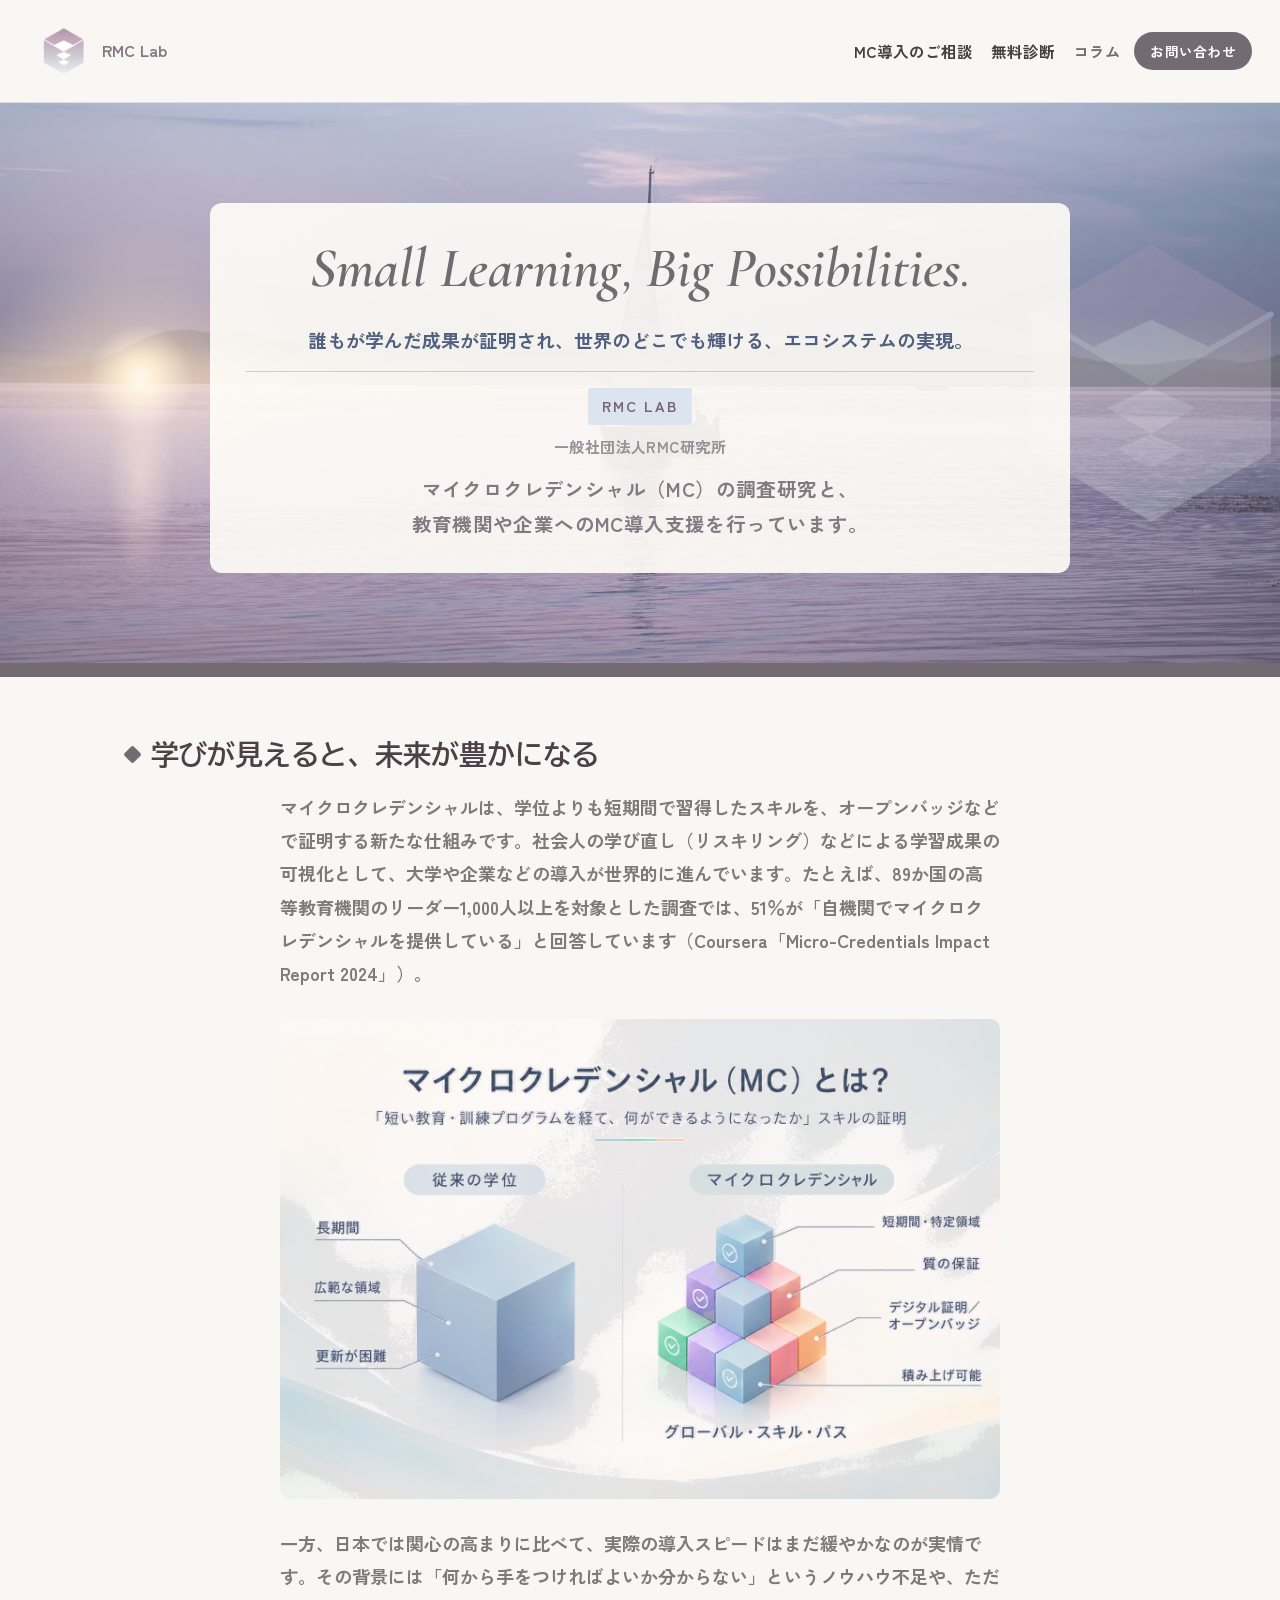
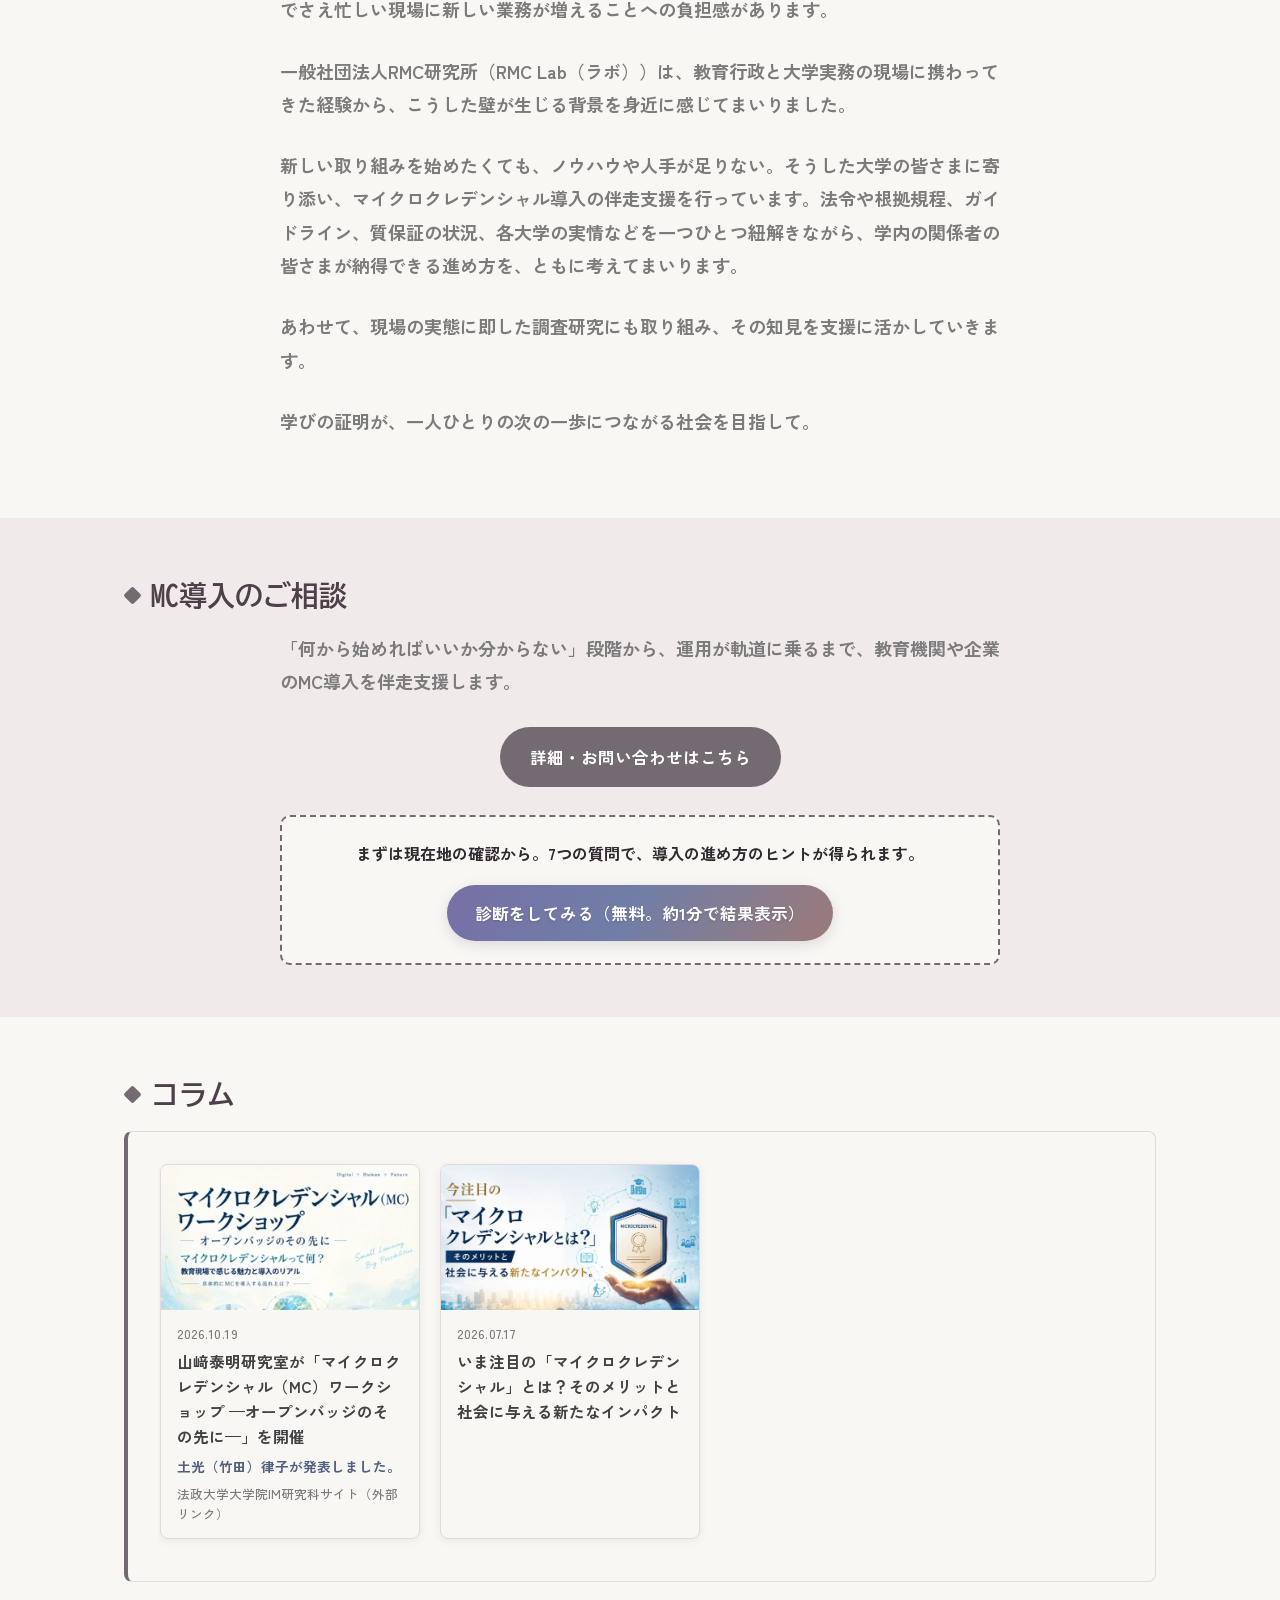
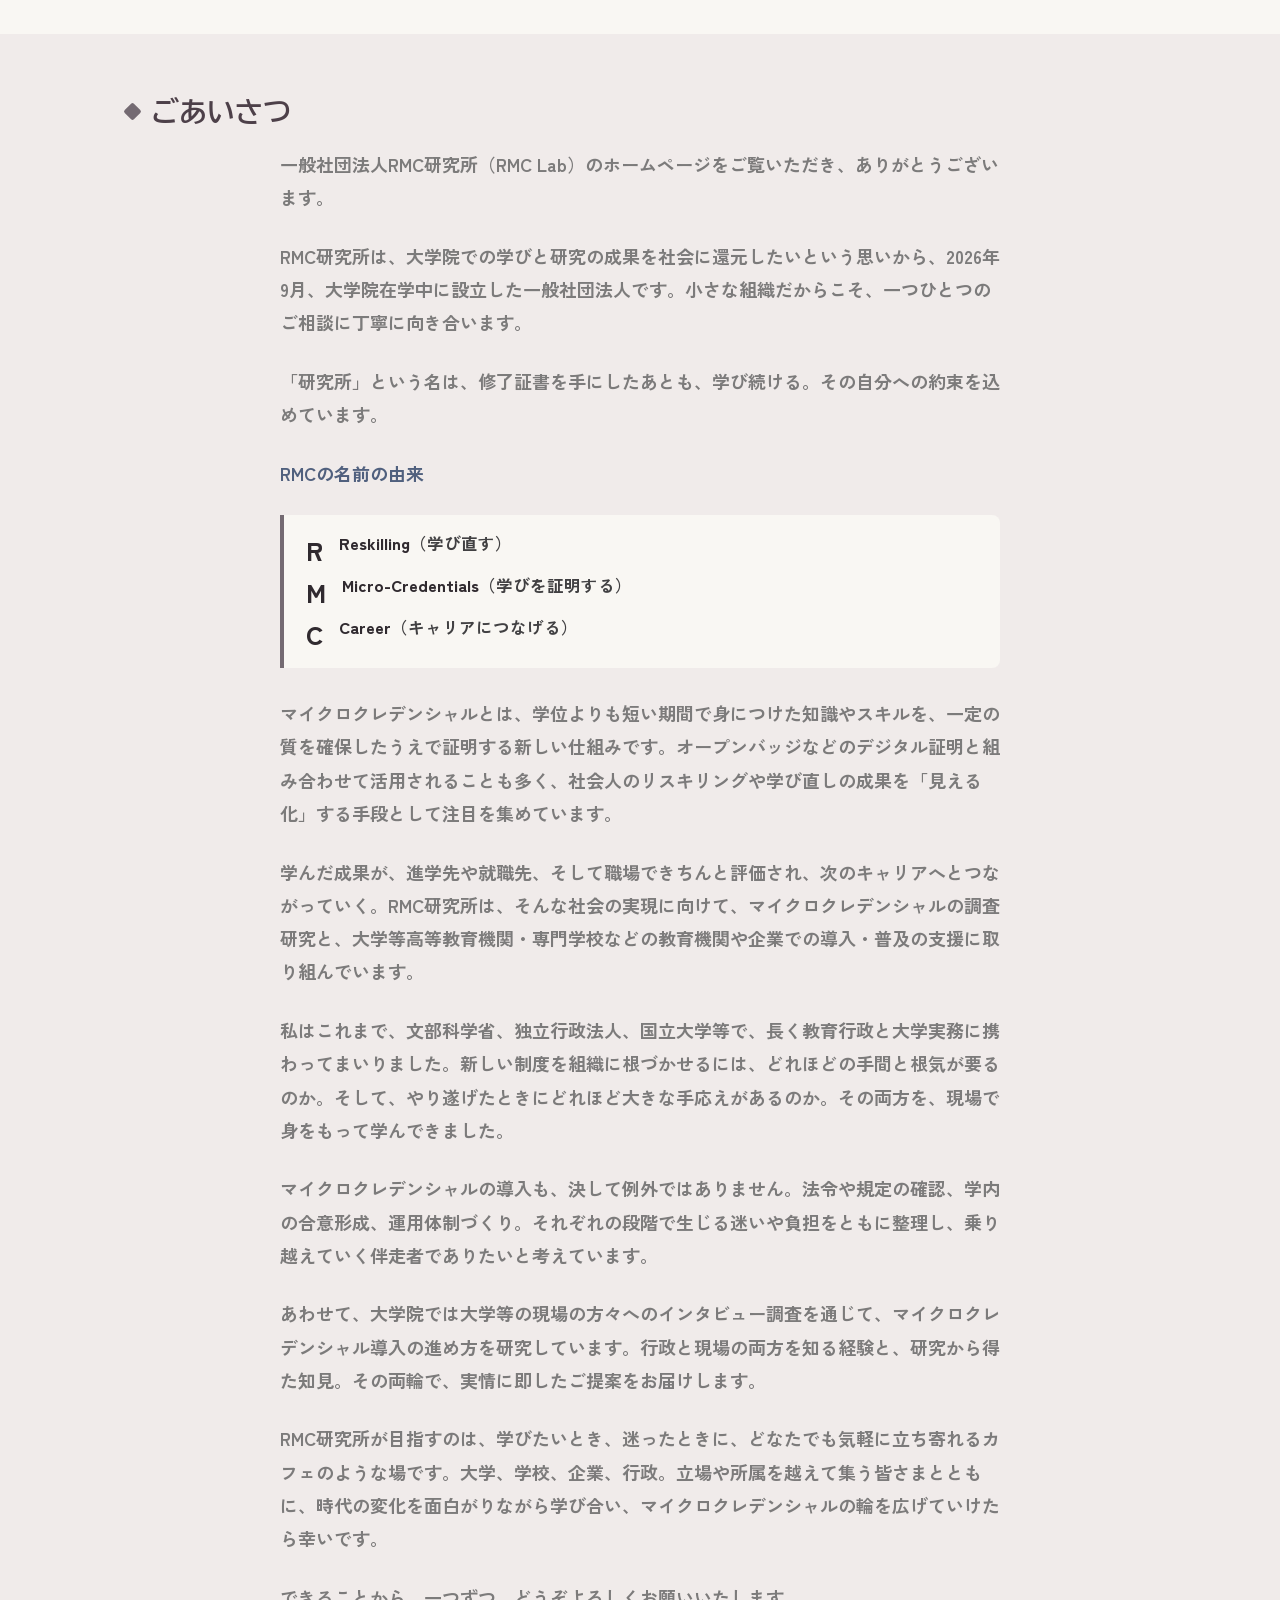
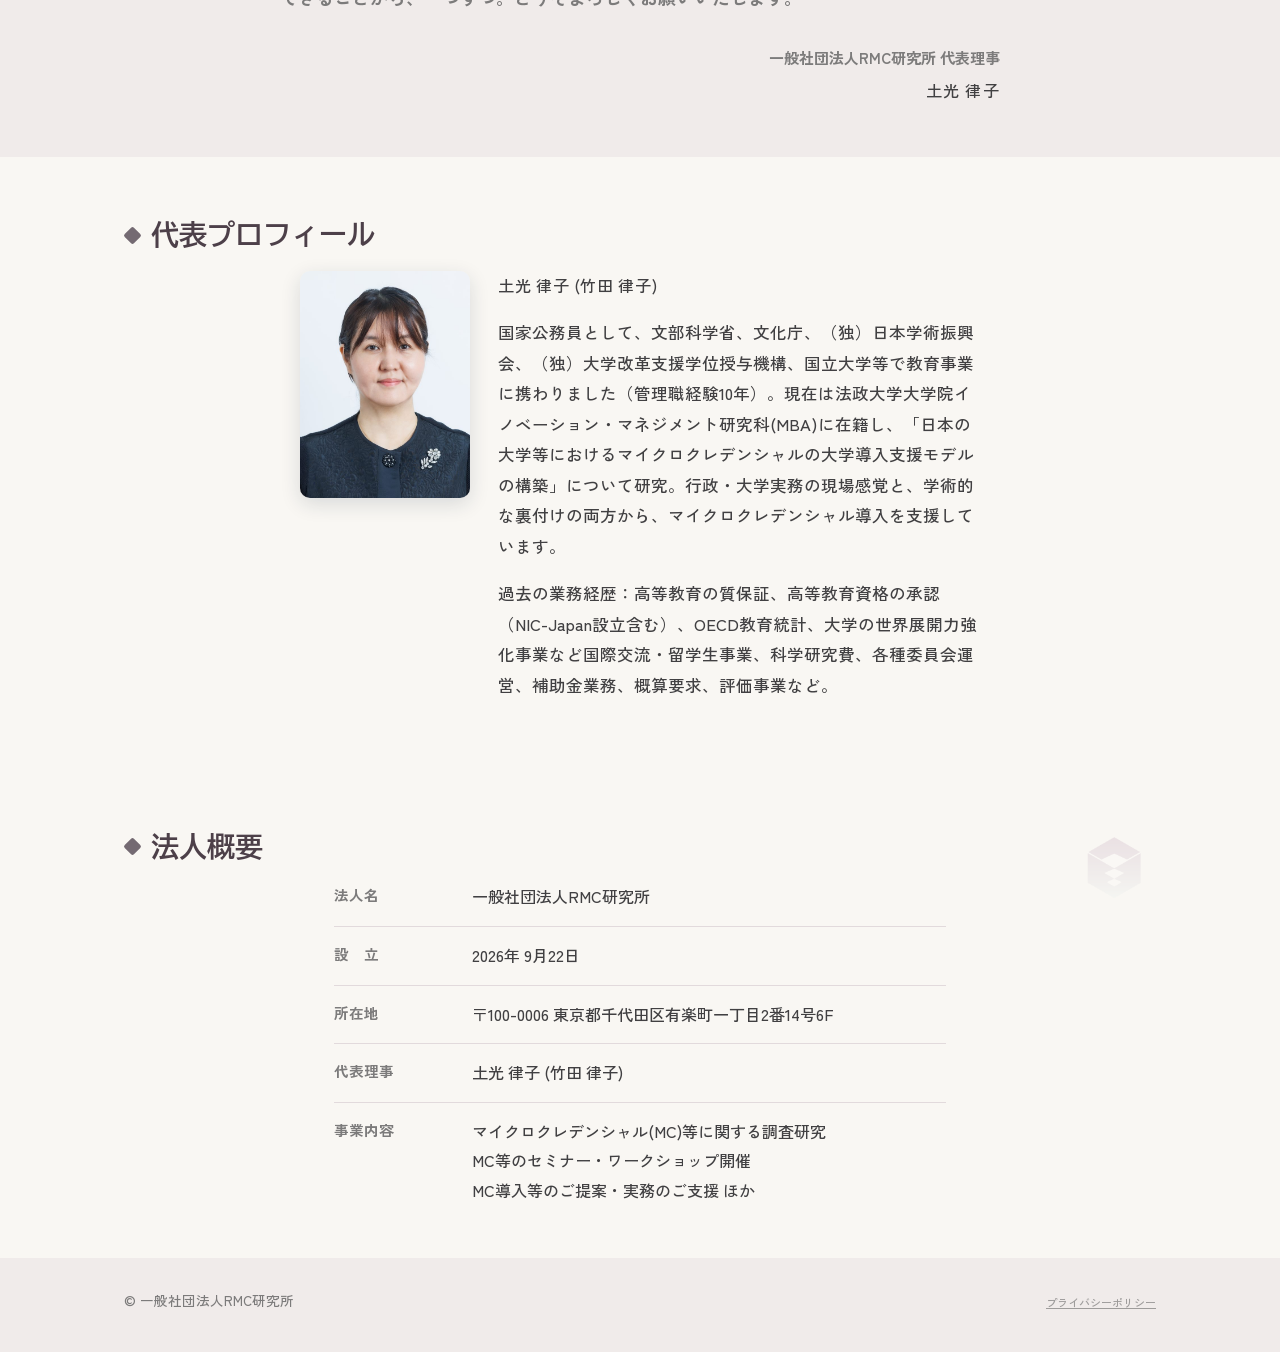
==== index.html @ 0b52d152 "タグライン書体をCaveatからCormorant(イタリック)に変更、プロフィール経歴を微修正 Co-Authored-By: Claude Sonnet 5 <noreply@anthropic." ====
<!doctype html>
<!--
  一般社団法人RMC研究所 公式サイト トップページ。
  法人としての静かな佇まいを重視し、CTA・料金訴求は/MC_practice/に集約している。
-->
<html lang="ja">
<head>
  <!-- Google tag (gtag.js) -->
  <script async src="https://www.googletagmanager.com/gtag/js?id=G-69HLN50LWC"></script>
  <script>
    window.dataLayer = window.dataLayer || [];
    function gtag(){dataLayer.push(arguments);}
    gtag('js', new Date());
    gtag('config', 'G-69HLN50LWC');
  </script>
  <meta name="google-site-verification" content="rxP7bSHLwD-m1ouii6oz31ZMTjFeW2hi3pQYW0ypx8w" />
  <meta charset="UTF-8">
  <meta name="viewport" content="width=device-width, initial-scale=1.0">
  <title>一般社団法人RMC研究所｜Reskilling, Micro-Credentials, Career</title>
  <link rel="icon" type="image/svg+xml" href="/favicon.svg">
  <meta name="description" content="一般社団法人RMC研究所は、マイクロクレデンシャル(MC)に関する調査研究と、大学・専門学校・企業への導入支援を行っています。">
  <link rel="canonical" href="https://rmc-lab.jp/">
  <meta property="og:type" content="website">
  <meta property="og:site_name" content="一般社団法人RMC研究所">
  <meta property="og:title" content="一般社団法人RMC研究所｜Reskilling, Micro-Credentials, Career">
  <meta property="og:description" content="マイクロクレデンシャル(MC)に関する調査研究と、大学・専門学校・企業への導入支援を行う一般社団法人です。">
  <meta property="og:url" content="https://rmc-lab.jp/">
  <meta property="og:locale" content="ja_JP">
  <meta property="og:image" content="https://rmc-lab.jp/ogp.jpg">
  <meta property="og:image:width" content="1200">
  <meta property="og:image:height" content="630">
  <link rel="preconnect" href="https://fonts.googleapis.com">
  <link rel="preconnect" href="https://fonts.gstatic.com" crossorigin>
  <link href="https://fonts.googleapis.com/css2?family=Zen+Kaku+Gothic+New:wght@400;500;700;900&family=Shippori+Mincho:wght@400;600;800&family=BIZ+UDPGothic:ital,wght@0,400;0,700;1,400;1,700&family=BIZ+UDGothic:wght@700&family=Cormorant:ital,wght@1,600&display=swap" rel="stylesheet">
  <link rel="stylesheet" href="/style.css">
  <script src="/nav.js" defer></script>
  <script type="application/ld+json">
  {
    "@context": "https://schema.org",
    "@type": "Organization",
    "name": "一般社団法人RMC研究所",
    "alternateName": "RMC Lab",
    "url": "https://rmc-lab.jp/",
    "logo": "https://rmc-lab.jp/logo-mark.png",
    "foundingDate": "2026-09-22",
    "address": {
      "@type": "PostalAddress",
      "postalCode": "100-0006",
      "addressRegion": "東京都",
      "addressLocality": "千代田区",
      "streetAddress": "有楽町一丁目2番14号6F"
    },
    "founder": { "@type": "Person", "name": "土光律子" }
  }
  </script>
</head>
<body>

  <nav class="site-nav" id="top">
    <a class="site-logo" href="#top" aria-label="RMC Lab">
      <img src="/logo-mark.png" alt="" class="logo-mark">
      <span class="logo-full">RMC Lab</span>
      <span class="logo-short">RMC</span>
    </a>
    <button class="nav-toggle" type="button" aria-expanded="false" aria-controls="site-nav-links" aria-label="メニューを開く">
      <span class="nav-toggle-bar"></span>
      <span class="nav-toggle-bar"></span>
      <span class="nav-toggle-bar"></span>
    </button>
    <div class="site-nav-links" id="site-nav-links">
      <a href="/MC_practice/">MC導入のご相談</a>
      <a href="/diagnosis.html">無料診断</a>
      <a href="#column">コラム</a>
    </div>
    <a class="nav-cta" href="/MC_practice/#contact">お問い合わせ</a>
  </nav>

  <header class="hero hero-dawn">
    <div class="hero-bg" style="background-image:url('/hero-landscape.jpg');"></div>
    <div class="hero-overlay"></div>
    <div class="hero-sun" aria-hidden="true"></div>
    <img src="/logo-mark.png" alt="" class="hero-logo-deco" aria-hidden="true">
    <div class="wrap">
      <div class="hero-content">
        <h1 lang="en"><span class="nw">Small Learning<span class="dot">,</span></span> <span class="nw">Big Possibilities<span class="dot">.</span></span></h1>
        <p class="lede"><span class="nw">誰もが学んだ成果が証明され、</span><span class="nw">世界のどこでも輝ける、</span><span class="nw">エコシステムの実現。</span></p>
        <div class="hero-org">
          <p class="eyebrow"><span class="nw">RMC Lab</span></p>
          <p class="hero-org-name">一般社団法人RMC研究所</p>
          <p class="hero-about"><span class="nw">マイクロクレデンシャル（MC）の調査研究と、</span><span class="nw">教育機関や企業へのMC導入支援を行っています。</span></p>
        </div>
      </div>
    </div>
  </header>
  <div class="band"></div>

  <section class="section" id="mission">
    <div class="wrap">
      <h2><span class="section-icon" aria-hidden="true"></span>学びが見えると、未来が豊かになる</h2>
      <p class="section-lede">マイクロクレデンシャルは、学位よりも短期間で習得したスキルを、オープンバッジなどで証明する新たな仕組みです。社会人の学び直し（リスキリング）などによる学習成果の可視化として、大学や企業などの導入が世界的に進んでいます。たとえば、89か国の高等教育機関のリーダー1,000人以上を対象とした調査では、<span class="nw">51％が「自機関で</span>マイクロクレデンシャルを提供している」と回答しています（Coursera「Micro-Credentials Impact Report 2024」）。</p>
      <img src="/mc-comparison.png" alt="マイクロクレデンシャルとは？従来の学位(長期間・広範な領域・更新が困難)に対し、マイクロクレデンシャルは短期間・特定領域・質の保証・デジタル証明/オープンバッジ・積み上げ可能という特徴を持つ、グローバル・スキル・パスであることを示す比較図" style="display:block;max-width:720px;width:100%;margin:0 auto 28px;border-radius:10px;">
      <p class="section-lede">一方、日本では関心の高まりに比べて、実際の導入スピードはまだ緩やかなのが実情です。その背景には「何から手をつければよいか分からない」というノウハウ不足や、ただでさえ忙しい現場に新しい業務が増えることへの負担感があります。</p>
      <p class="section-lede">一般社団法人RMC研究所（RMC Lab（ラボ））は、教育行政と大学実務の現場に携わってきた経験から、こうした壁が生じる背景を身近に感じてまいりました。</p>
      <p class="section-lede">新しい取り組みを始めたくても、ノウハウや人手が足りない。そうした大学の皆さまに寄り添い、マイクロクレデンシャル導入の伴走支援を行っています。法令や根拠規程、ガイドライン、質保証の状況、各大学の実情などを一つひとつ紐解きながら、学内の関係者の皆さまが納得できる進め方を、ともに考えてまいります。</p>
      <p class="section-lede">あわせて、現場の実態に即した調査研究にも取り組み、その知見を支援に活かしていきます。</p>
      <p class="section-lede"><span class="nw">学びの証明が、</span><span class="nw">一人ひとりの次の一歩に</span><span class="nw">つながる社会を目指して。</span></p>
    </div>
  </section>

  <!-- 研究・発信セクション: とりあえず非表示(2026-10-18)。再表示する場合はこのコメントを外し、下の各セクションの背景(alt)の交互配色も見直す。
  <section class="section alt" id="research">
    <div class="wrap">
      <h2><span class="section-icon" aria-hidden="true"></span>研究・発信</h2>
      <div class="article-eyecatch" style="background-image:url('/research-eyecatch.svg');max-width:720px;" role="img" aria-label="データの広がりを表す図版"></div>
      <p class="section-lede">教育機関へのマイクロクレデンシャル導入を後押しする条件について、調査研究を行っています。</p>
      <p><a href="/research/" style="color:var(--teal-deep);font-weight:700;text-decoration:none;">研究活動について見る →</a></p>
    </div>
  </section>
  -->

  <section class="section alt" id="business">
    <div class="wrap">
      <h2><span class="section-icon" aria-hidden="true"></span>MC導入のご相談</h2>
      <p class="section-lede">「何から始めればいいか分からない」段階から、運用が軌道に乗るまで、教育機関や企業のMC導入を伴走支援します。</p>
      <p style="text-align:center;margin:0 0 24px;"><a class="btn-primary" href="/MC_practice/">詳細・お問い合わせはこちら</a></p>
      <div class="diag-promo" style="max-width:720px;margin-left:auto;margin-right:auto;">
        <p class="diag-promo-text">まずは現在地の確認から。7つの質問で、導入の進め方のヒントが得られます。</p>
        <a class="btn-ghost btn-bloom" href="/diagnosis.html">診断をしてみる（無料。約1分で結果表示）</a>
      </div>
    </div>
  </section>

  <section class="section" id="column">
    <div class="wrap">
      <h2><span class="section-icon" aria-hidden="true"></span>コラム</h2>
      <div class="column-box">
        <ul class="column-list">
          <li>
            <a href="https://www.im.i.hosei.ac.jp/topics/2026/10/19/30754/">
              <span class="column-thumb column-thumb-top" style="background-image:url('/column-thumb-02.jpg');" aria-hidden="true"></span>
              <span class="column-date">2026.10.19</span><span class="column-title">山﨑泰明研究室が「マイクロクレデンシャル（MC）ワークショップ ―オープンバッジのその先に―」を開催<span class="column-note">土光（竹田）律子が発表しました。</span><span class="column-ext">法政大学大学院IM研究科サイト（外部リンク）</span></span>
            </a>
          </li>
          <li>
            <a href="/column-01.html">
              <span class="column-thumb" style="background-image:url('/column-thumb-01.jpg');" aria-hidden="true"></span>
              <span class="column-date">2026.07.17</span><span class="column-title">いま注目の「マイクロクレデンシャル」とは？そのメリットと社会に与える新たなインパクト</span>
            </a>
          </li>
        </ul>
      </div>
    </div>
  </section>

  <section class="section alt" id="greeting">
    <div class="wrap">
      <h2><span class="section-icon" aria-hidden="true"></span>ごあいさつ</h2>
      <div class="greeting-body">
        <p>一般社団法人RMC研究所（RMC Lab）のホームページをご覧いただき、ありがとうございます。</p>
        <p>RMC研究所は、大学院での学びと研究の成果を社会に還元したいという思いから、2026年9月、大学院在学中に設立した一般社団法人です。小さな組織だからこそ、一つひとつのご相談に丁寧に向き合います。</p>
        <p>「研究所」という名は、修了証書を手にしたあとも、学び続ける。その自分への約束を込めています。</p>
        <p style="color:#50607E;">RMCの名前の由来</p>
        <dl class="greeting-rmc">
          <div><dt>R</dt><dd><span lang="en">Reskilling</span>（学び直す）</dd></div>
          <div><dt>M</dt><dd><span lang="en">Micro-Credentials</span>（学びを証明する）</dd></div>
          <div><dt>C</dt><dd><span lang="en">Career</span>（キャリアにつなげる）</dd></div>
        </dl>
        <p>マイクロクレデンシャルとは、学位よりも短い期間で身につけた知識やスキルを、一定の質を確保したうえで証明する新しい仕組みです。オープンバッジなどのデジタル証明と組み合わせて活用されることも多く、社会人のリスキリングや学び直しの成果を「見える化」する手段として注目を集めています。</p>
        <p>学んだ成果が、進学先や就職先、そして職場できちんと評価され、次のキャリアへとつながっていく。RMC研究所は、そんな社会の実現に向けて、マイクロクレデンシャルの調査研究と、大学等高等教育機関・専門学校などの教育機関や企業での導入・普及の支援に取り組んでいます。</p>
        <p>私はこれまで、文部科学省、独立行政法人、国立大学等で、長く教育行政と大学実務に携わってまいりました。新しい制度を組織に根づかせるには、どれほどの手間と根気が要るのか。そして、やり遂げたときにどれほど大きな手応えがあるのか。その両方を、現場で身をもって学んできました。</p>
        <p>マイクロクレデンシャルの導入も、決して例外ではありません。法令や規定の確認、学内の合意形成、運用体制づくり。それぞれの段階で生じる迷いや負担をともに整理し、乗り越えていく伴走者でありたいと考えています。</p>
        <p>あわせて、大学院では大学等の現場の方々へのインタビュー調査を通じて、マイクロクレデンシャル導入の進め方を研究しています。行政と現場の両方を知る経験と、研究から得た知見。その両輪で、実情に即したご提案をお届けします。</p>
        <p>RMC研究所が目指すのは、学びたいとき、迷ったときに、どなたでも気軽に立ち寄れるカフェのような場です。大学、学校、企業、行政。立場や所属を越えて集う皆さまとともに、時代の変化を面白がりながら学び合い、マイクロクレデンシャルの輪を広げていけたら幸いです。</p>
        <p>できることから、一つずつ。どうぞよろしくお願いいたします。</p>
        <p class="greeting-sign">一般社団法人RMC研究所 代表理事<span class="greeting-sign-name">土光 律子</span></p>
      </div>
    </div>
  </section>

  <section class="section" id="founder">
    <div class="wrap">
      <h2><span class="section-icon" aria-hidden="true"></span>代表プロフィール</h2>
      <div class="profile-row">
        <img src="/profile-photo-portrait.jpg" alt="代表理事 土光律子(竹田律子)の写真" class="profile-photo" width="600" height="800">
        <div class="profile-text">
          <p class="profile-name">土光 律子 (竹田 律子)</p>
          <p class="profile-body">国家公務員として、文部科学省、文化庁、（独）日本学術振興会、（独）大学改革支援学位授与機構、国立大学等で教育事業に携わりました（管理職経験10年）。現在は法政大学大学院イノベーション・マネジメント研究科(MBA)に在籍し、「日本の大学等におけるマイクロクレデンシャルの大学導入支援モデルの構築」について研究。行政・大学実務の現場感覚と、学術的な裏付けの両方から、マイクロクレデンシャル導入を支援しています。</p>
          <p class="profile-body">過去の業務経歴：高等教育の質保証、高等教育資格の承認（NIC-Japan設立含む）、OECD教育統計、大学の世界展開力強化事業など国際交流・留学生事業、科学研究費、各種委員会運営、補助金業務、概算要求、評価事業など。</p>
        </div>
      </div>
    </div>
  </section>

  <!-- 一時的に非表示
  <section class="section alt" id="member">
    <div class="wrap">
      <h2><span class="section-icon" aria-hidden="true"></span>お知らせを受け取る</h2>
      <p class="section-lede">マイクロクレデンシャルに関するワークショップのご案内や、調査研究・ニュースをメールでお届けします。<br class="pc-br">登録は無料で、配信はいつでも停止できます。</p>
      <form id="member-form" name="rmc-member" method="POST" data-netlify="true" netlify-honeypot="bot-field" class="diag-form contact-form member-form">
        <input type="hidden" name="form-name" value="rmc-member">
        <p hidden><label>この項目は入力しないでください<input name="bot-field"></label></p>
        <fieldset class="diag-q">
          <legend>メンバー登録フォーム</legend>
          <div class="member-interests" role="group" aria-labelledby="member-regtype-label">
            <p class="member-interests-label" id="member-regtype-label">ご登録区分<span class="req">*</span></p>
            <label for="member-reg-individual"><input type="radio" id="member-reg-individual" name="registration_type" value="個人登録" required>個人登録</label>
            <label for="member-reg-org"><input type="radio" id="member-reg-org" name="registration_type" value="組織・部門登録">組織・部門登録</label>
          </div>
          <div id="member-individual-fields" hidden>
            <label class="contact-field" for="member-name">お名前<span class="req">*</span><input type="text" id="member-name" name="name" autocomplete="name"></label>
            <label class="contact-field" for="member-email">メールアドレス<span class="req">*</span><input type="email" id="member-email" name="email" autocomplete="email"></label>
            <label class="contact-field" for="member-org">ご所属<input type="text" id="member-org" name="organization" autocomplete="organization"></label>
          </div>
          <div id="member-org-fields" hidden>
            <label class="contact-field" for="member-org-name">組織名<span class="req">*</span><input type="text" id="member-org-name" name="org_name"></label>
            <label class="contact-field" for="member-org-dept">部門名<span class="req">*</span><input type="text" id="member-org-dept" name="org_department"></label>
            <label class="contact-field" for="member-org-email">メールアドレス（グループアドレスなど）<span class="req">*</span><input type="email" id="member-org-email" name="org_email"></label>
          </div>
          <div class="member-interests" role="group" aria-labelledby="member-interests-label">
            <p class="member-interests-label" id="member-interests-label">ご関心のあるものにチェックを入れてください。<span class="member-interests-note">（複数選択可）</span></p>
            <label for="member-int-workshop"><input type="checkbox" id="member-int-workshop" name="interest_workshop" value="希望する">MCに関するワークショップ開催のお知らせ</label>
            <label for="member-int-research"><input type="checkbox" id="member-int-research" name="interest_research" value="希望する">MCに関する調査研究・ニュース等の情報</label>
          </div>
        </fieldset>
        <p class="member-privacy">ご入力いただいた情報は、RMC Labからのご案内の目的にのみ使用いたします。詳しくは<a href="/privacy.html">プライバシーポリシー</a>をご覧ください。</p>        <p class="member-error" id="member-error" role="alert" hidden>送信できませんでした。恐れ入りますが、時間をおいてもう一度お試しください。</p>
        <div class="diag-submit">
          <button type="submit" class="btn-primary">登録する</button>
        </div>
      </form>
      <div id="member-success" class="diag-result member-success" role="region" aria-live="polite" tabindex="-1" hidden>
        <p>ご登録ありがとうございます。今後、RMC Labから各種ご案内をお送りします。</p>
      </div>
      <script>
        (function () {
          var form = document.getElementById('member-form');
          var success = document.getElementById('member-success');
          var error = document.getElementById('member-error');

          var orgFields = document.getElementById('member-org-fields');
          var orgInputs = orgFields.querySelectorAll('input');
          var indivFields = document.getElementById('member-individual-fields');
          var indivRequiredInputs = [document.getElementById('member-name'), document.getElementById('member-email')];
          function syncRegType() {
            var isOrg = document.getElementById('member-reg-org').checked;
            orgFields.hidden = !isOrg;
            orgInputs.forEach(function (input) { input.required = isOrg; });
            indivFields.hidden = isOrg;
            indivRequiredInputs.forEach(function (input) { input.required = !isOrg; });
          }
          document.getElementById('member-reg-individual').addEventListener('change', syncRegType);
          document.getElementById('member-reg-org').addEventListener('change', syncRegType);

          form.addEventListener('submit', function (e) {
            e.preventDefault();
            error.hidden = true;
            fetch('/', {
              method: 'POST',
              headers: { 'Content-Type': 'application/x-www-form-urlencoded' },
              body: new URLSearchParams(new FormData(form)).toString()
            }).then(function (res) {
              if (!res.ok) throw new Error('HTTP ' + res.status);
              form.hidden = true;
              success.hidden = false;
              success.focus();
              if (typeof gtag === 'function') {
                var regType = document.getElementById('member-reg-org').checked ? '組織・部門登録' : '個人登録';
                gtag('event', 'member_signup', { registration_type: regType });
              }
            }).catch(function () {
              error.hidden = false;
            });
          });
        })();
      </script>
    </div>
  </section>
  -->

  <section class="section" id="corp">
    <div class="wrap" style="position:relative;">
      <img src="/logo-mark.png" alt="" aria-hidden="true" style="position:absolute;top:0;right:24px;width:84px;height:auto;opacity:0.22;pointer-events:none;">
      <h2><span class="section-icon" aria-hidden="true"></span>法人概要</h2>
      <dl class="org-info">
        <div><dt>法人名</dt><dd>一般社団法人RMC研究所</dd></div>
        <div><dt>設　立</dt><dd>2026年 9月22日</dd></div>
        <div><dt>所在地</dt><dd>〒100-0006 東京都千代田区有楽町一丁目2番14号6F</dd></div>
        <div><dt>代表理事</dt><dd>土光 律子 (竹田 律子)</dd></div>
        <div><dt>事業内容</dt><dd>マイクロクレデンシャル(MC)等に関する調査研究<br>MC等のセミナー・ワークショップ開催<br>MC導入等のご提案・実務のご支援 ほか</dd></div>
      </dl>
    </div>
  </section>

  <footer class="site-footer">
    <div class="wrap site-footer-inner">
      <span>© 一般社団法人RMC研究所</span>
      <span class="footer-fine-print"><a href="/privacy.html">プライバシーポリシー</a></span>
    </div>
  </footer>

  <a href="#top" class="back-to-top" aria-label="ページの先頭へ戻る">↑</a>

</body>
</html>
---- style.css ----
:root {
  --navy: #302A2F;
  --navy-deep: #1F1B1F;
  --navy-soft: #52474F;
  --paper: #F9F7F3;
  --paper-alt: #F0EBEA;
  --ink: #414042;
  --ink-soft: #7C7B7B;
  --teal: #746A72;
  --teal-deep: #635C62;
  --line: #E2DADC;
  --focus: #746A72;
  --heading: #4D4049;
}
@media (prefers-color-scheme: dark) {
  :root {
    --navy: #BAAAB7;
    --navy-deep: #1F1B1F;
    --navy-soft: #8F7F8C;
    --paper: #1D1D1E;
    --paper-alt: #312E31;
    --ink: #FAF9F6;
    --ink-soft: #ADACAA;
    --teal: #AB97A7;
    --teal-deep: #BCACB9;
    --line: #4F484E;
    --focus: #AB97A7;
    --heading: #CDBDC9;
  }
}

* { box-sizing: border-box; }
html { scroll-behavior: smooth; }
body {
  margin: 0;
  background: var(--paper);
  color: var(--ink);
  font-family: "Zen Kaku Gothic New", "BIZ UDPGothic", "Yu Gothic UI", "Yu Gothic Medium", "Yu Gothic", "YuGothic", "Hiragino Kaku Gothic ProN", "Hiragino Sans", Meiryo, sans-serif;
  font-size: 18px;
  font-weight: 500;
  line-height: 1.85;
  -webkit-font-smoothing: antialiased;
  overflow-wrap: break-word;
}
a { color: var(--navy); }
a:focus-visible, button:focus-visible, input:focus-visible, textarea:focus-visible {
  outline: 3px solid var(--focus);
  outline-offset: 2px;
}
img, svg { max-width: 100%; }

.wrap { max-width: 1080px; margin: 0 auto; padding: 0 24px; }

/* ---- nav ---- */
.site-nav {
  position: sticky; top: 0; z-index: 20;
  display: flex; align-items: center; justify-content: space-between;
  padding: 16px 28px;
  background: var(--paper);
  border-bottom: 1px solid var(--line);
}
.site-logo {
  font-size: 16px; font-weight: 600; letter-spacing: 0.01em; color: #857883; text-decoration: none;
  white-space: nowrap; display: flex; align-items: center; gap: 4px;
}
.logo-mark { width: 70px; height: 70px; display: block; flex-shrink: 0; object-fit: contain; }
.logo-short { display: none; }
.nav-parent-link { display: none; }
@media (min-width: 900px) {
  .nav-parent-link {
    display: block; margin: 0 0 0 12px; font-size: 12.5px; color: var(--ink-soft); white-space: nowrap;
  }
  .nav-parent-link a { color: inherit; text-decoration: underline; }
}
@media (max-width: 1099.98px) {
  .logo-full { display: none; }
}
@media (max-width: 640px) {
  /* PC向けに入れた強制改行(<br class="pc-br">)は、スマホでは解除して自然に折り返す */
  .pc-br { display: none; }
  /* 改行制御用のnowrapスパンも、スマホでは解除してはみ出しを防ぐ */
  .hero p.lede .nw { white-space: normal; }
}

/* hamburger toggle (mobile only) */
.nav-toggle {
  display: inline-flex; flex-direction: column; align-items: center; justify-content: center; gap: 5px;
  width: 40px; height: 40px; padding: 0; margin-left: auto;
  border: none; background: none; border-radius: 4px; cursor: pointer;
}
.nav-toggle:hover { background: var(--paper-alt); }
.nav-toggle-bar {
  display: block; width: 22px; height: 2.5px; background: var(--navy); border-radius: 2px;
  transition: transform 0.2s ease, opacity 0.2s ease;
}
.nav-toggle[aria-expanded="true"] .nav-toggle-bar:nth-child(1) { transform: translateY(7.5px) rotate(45deg); }
.nav-toggle[aria-expanded="true"] .nav-toggle-bar:nth-child(2) { opacity: 0; }
.nav-toggle[aria-expanded="true"] .nav-toggle-bar:nth-child(3) { transform: translateY(-7.5px) rotate(-45deg); }

.site-nav-links {
  display: none; gap: 2px; font-size: 15.5px; font-weight: 600; color: var(--ink);
  position: absolute; top: calc(100% - 6px); right: 16px; left: auto; width: max-content; max-width: 260px; flex-direction: column;
  background: var(--paper); border: 1px solid var(--line); border-radius: 12px;
  box-shadow: 0 10px 28px rgba(60, 45, 60, 0.16);
  padding: 8px 18px 12px;
}
@media (max-width: 599.98px) {
  .site-nav .site-logo { margin-right: auto; }
  .site-nav .nav-home { order: 1; margin-left: 0; }
  .site-nav .nav-toggle { order: 2; margin-left: 0; margin-right: 6px; }
  .site-nav .nav-cta { order: 3; }
  .site-nav .nav-parent-link { order: 0; }
}
.site-nav-links.is-open { display: flex; }
.site-nav-links a { color: inherit; text-decoration: none; padding: 10px 4px; white-space: nowrap; }
.site-nav-links a:hover { color: var(--teal); }
.site-nav-links a.is-active { color: var(--teal); }
@media (min-width: 600px) {
  .nav-toggle { display: none; }
  .site-nav-links {
    display: flex; position: static; flex-direction: row; gap: 18px;
    background: none; border: none; border-radius: 0; box-shadow: none; min-width: 0; padding: 0;
  }
  .site-nav-links a { padding: 0; }
}
.nav-cta {
  font-size: 13.5px; font-weight: 600; background: var(--teal); color: #fff;
  padding: 7px 16px; border-radius: 999px; text-decoration: none; white-space: nowrap;
  letter-spacing: 0.02em;
}
.nav-cta:hover { background: var(--teal-deep); }
/* HOME button on MCP pages (corporate mauve, matches the logo gradient) */
.nav-home {
  display: inline-flex; align-items: center; gap: 6px; flex-shrink: 0;
  margin-left: auto; margin-right: 12px;
  padding: 6px 14px 6px 10px; border-radius: 999px; text-decoration: none;
  background: linear-gradient(135deg, #B69CB4 0%, #8F7A8C 100%); color: #fff;
  font-size: 12.5px; font-weight: 700; letter-spacing: 0.08em;
  box-shadow: 0 2px 8px rgba(143, 122, 140, 0.30);
  transition: filter .2s ease, box-shadow .2s ease;
}
.nav-home svg { width: 18px; height: 18px; display: block; }
.nav-home:hover { filter: brightness(1.06); box-shadow: 0 4px 12px rgba(143, 122, 140, 0.38); }
.nav-home:focus-visible { outline: 3px solid var(--focus); outline-offset: 2px; }
@media (min-width: 600px) { .site-nav-links { margin-left: auto; margin-right: 20px; } .site-nav-links + .nav-home { margin-left: 0; } }
@media (max-width: 640px) { .nav-home { padding: 7px; margin-right: 8px; } .nav-home-label { display: none; } }
@media (prefers-reduced-motion: reduce) { .nav-home { transition: none; } }

/* ---- hero (photo background, bold overlay) ---- */
.hero {
  position: relative; padding: 100px 0 90px; overflow: hidden;
  background: linear-gradient(135deg, #C9B7C6 0%, #AB97A7 55%, #8F7A8C 100%);
}
.hero-bg {
  position: absolute; inset: 0; z-index: 0;
  background-image: url("hero-abstract.jpg");
  background-size: cover; background-position: center;
}
.hero-overlay {
  position: absolute; inset: 0; z-index: 0;
  background: linear-gradient(135deg, rgba(171,151,167,0.55) 0%, rgba(143,122,140,0.45) 60%, rgba(31,27,31,0.35) 100%);
}
.hero-logo-deco {
  position: absolute; top: 50%; right: -60px; transform: translateY(-50%);
  width: 380px; max-width: 50vw; height: auto; opacity: 0.25; pointer-events: none; z-index: 0;
}
@media (max-width: 640px) { .hero-logo-deco { opacity: 0.16; width: 260px; } }
/* top hero: break only between phrases, never inside them */
.hero .nw { white-space: nowrap; }
.hero.hero-dawn h1 { text-wrap: wrap; font-family: "Cormorant", "Segoe Print", serif; font-style: italic; font-weight: 600; font-size: clamp(34px, 5.2vw, 56px); line-height: 1.2; letter-spacing: 0.01em; letter-spacing: 0; }
.hero.hero-dawn p.lede { max-width: none; text-wrap: wrap; }
.hero.hero-dawn p.lede { margin-bottom: 14px; }
.hero-org { padding-top: 16px; border-top: 1px solid rgba(143,122,140,0.35); text-align: center; }
.hero-org .eyebrow { margin: 0 0 8px; }
.hero-org-name { margin: 0 0 10px; font-size: 15px; font-weight: 600; color: #9A8E98; letter-spacing: 0.03em; }
.hero-about { margin: 0; font-size: 19.5px; font-weight: 600; color: #857883; line-height: 1.8; letter-spacing: 0.02em; }
.hero h1 .dot { font-size: 0.8em; margin-left: 0.04em; }
/* MCP (business) hero: same type treatment and colors as the top page hero */
.hero.hero-match h1 { color: #726A71; font-family: "Cormorant", "Segoe Print", serif; font-style: italic; font-weight: 600; font-size: clamp(32px, 4.8vw, 54px); line-height: 1.2; text-wrap: wrap; letter-spacing: 0; }
.hero.hero-match p.lede { color: #50607E; max-width: none; text-wrap: wrap; font-size: 18px; margin-bottom: 0; }
.hero.hero-match .eyebrow { color: #7A6378; background: #DCE4F0; }
@media (max-width: 640px) { .hero.hero-match .hero-content { text-align: center; padding: 26px 18px; } .hero.hero-match .hero-actions { justify-content: center; } .hero.hero-match h1 { font-size: clamp(21px, 6.2vw, 28px); } .hero.hero-match p.lede { font-size: 15px; } .hero.hero-match .pc-br { display: none; } .hero.hero-match .eyebrow { font-size: 12px; letter-spacing: 0.04em; } }
/* dawn-flower gradient button (lavender -> sky -> peach) */
.btn-ghost.btn-bloom {
  background: linear-gradient(120deg, #7670A6 0%, #717EA6 48%, #9C7A78 100%);
  color: #fff; border: none; font-weight: 700; text-shadow: 0 1px 2px rgba(60, 50, 80, 0.25);
  box-shadow: 0 4px 14px rgba(110, 100, 140, 0.20);
  transition: box-shadow .2s ease, transform .2s ease, filter .2s ease;
}
.btn-ghost.btn-bloom:hover { filter: brightness(1.04) saturate(1.08); box-shadow: 0 6px 18px rgba(120, 110, 180, 0.30); transform: translateY(-1px); color: #fff; }
.btn-ghost.btn-bloom:focus-visible { outline: 3px solid #8C93D6; outline-offset: 3px; }
@media (prefers-reduced-motion: reduce) { .btn-ghost.btn-bloom { transition: none; } .btn-ghost.btn-bloom:hover { transform: none; } }
/* hero card text colors (card is always light): plum-black title, deep plum lede, mauve label */
.hero.hero-dawn h1 { color: #716A71; }
.hero.hero-dawn p.lede { color: #50607E; }
.hero.hero-dawn .eyebrow { color: #7A6378; background: #DCE4F0; }
@media (max-width: 640px) { .hero.hero-dawn .hero-content { text-align: center; padding: 26px 18px; } .hero.hero-dawn .eyebrow { font-size: 12px; letter-spacing: 0.04em; padding: 5px 10px; } .hero.hero-dawn h1 { font-size: clamp(30px, 9vw, 42px); } .hero-about { font-size: clamp(15px, 4.35vw, 17.5px); line-break: strict; letter-spacing: 0; } .hero-about .nw { display: block; white-space: normal; } }
/* dawn palette (top page only): lavender sky -> peach horizon -> periwinkle water */
.hero-dawn .hero-bg { filter: saturate(0.62) hue-rotate(-18deg) brightness(1.07); }
.hero-dawn .hero-overlay {
  background: linear-gradient(to bottom,
    rgba(167, 200, 222, 0.50) 0%,
    rgba(196, 210, 222, 0.36) 24%,
    rgba(232, 214, 222, 0.30) 38%,
    rgba(240, 222, 200, 0.42) 47%,
    rgba(238, 204, 210, 0.42) 53%,
    rgba(214, 192, 210, 0.34) 64%,
    rgba(182, 156, 180, 0.34) 80%,
    rgba(143, 122, 140, 0.40) 100%);
}
/* sunrise glow over the top-page photo (index.html only) */
.hero-sun {
  --sun-x: 11%; --sun-y: 49%;
  position: absolute; inset: 0; z-index: 0; pointer-events: none;
  background:
    radial-gradient(circle at var(--sun-x) var(--sun-y), rgba(255,244,214,1) 0, rgba(255,222,160,0.95) 1.6%, rgba(255,186,124,0.55) 4.5%, rgba(255,160,140,0.22) 13%, rgba(255,160,140,0) 30%),
    radial-gradient(ellipse 2.6% 20% at var(--sun-x) calc(var(--sun-y) + 17%), rgba(255,212,160,0.5) 0, rgba(255,212,160,0) 100%),
    radial-gradient(ellipse 55% 7% at var(--sun-x) calc(var(--sun-y) + 1%), rgba(255,200,150,0.45) 0, rgba(255,200,150,0) 100%);
  mix-blend-mode: screen;
  animation: hero-sunrise 3.2s ease-out both;
}
@media (max-width: 640px) { .hero-sun { --sun-x: 78%; --sun-y: 47%; } }
@keyframes hero-sunrise {
  from { opacity: 0; transform: translateY(5%); }
  to   { opacity: 1; transform: translateY(0); }
}
@media (prefers-reduced-motion: reduce) { .hero-sun { animation: none; } }
.hero .wrap { display: flex; justify-content: center; }
.hero-content {
  position: relative; z-index: 1; max-width: 860px; width: 100%;
  background: rgba(255,253,248,0.9); padding: 32px 36px; border-radius: 12px;
  text-align: center;
}
.hero-actions { justify-content: center; }
.eyebrow {
  font-size: 14.5px; font-weight: 700; letter-spacing: 0.14em; color: var(--teal-deep);
  text-transform: uppercase; margin: 0 0 16px; background: rgba(255,255,255,0.92);
  display: inline-block; padding: 5px 14px; border-radius: 3px;
}
.hero h1 {
  font-family: "Zen Kaku Gothic New", "Hiragino Kaku Gothic ProN", "BIZ UDPGothic", "BIZ UDGothic", "Yu Gothic UI", sans-serif;
  font-size: clamp(30px, 4.6vw, 44px); line-height: 1.5;
  margin: 0 0 20px; font-weight: 700; text-wrap: balance; color: var(--navy-deep);
  word-break: keep-all; overflow-wrap: break-word;
}
.hero p.lede { color: var(--ink-soft); font-size: 19px; max-width: 48ch; margin: 0 0 30px; font-weight: 600; text-wrap: balance; }
.hero-actions { display: flex; gap: 14px; flex-wrap: wrap; align-items: center; }
.btn-primary {
  background: var(--teal); color: #fff; font-size: 16.5px; padding: 15px 30px;
  border-radius: 999px; text-decoration: none; display: inline-block; font-weight: 700;
}
.btn-primary:hover { background: var(--teal-deep); }
.btn-ghost {
  border: 2px solid var(--navy); color: var(--navy); font-size: 16.5px; padding: 13px 28px;
  border-radius: 999px; text-decoration: none; display: inline-block; font-weight: 700;
}
.btn-ghost:hover { background: rgba(30,58,95,0.08); }
.hero-reassure { font-size: 14.5px; color: var(--ink-soft); margin: 18px 0 0; font-weight: 600; }

/* solid divider band (Umidas-style) */
.band { height: 14px; background: var(--teal); }

/* ---- sections ---- */
.section { padding: 52px 0; scroll-margin-top: 104px; }
#top { scroll-margin-top: 0; }
.section.alt { background: var(--paper-alt); }
.section h2 {
  font-family: "BIZ UDGothic", "Zen Kaku Gothic New", "Hiragino Kaku Gothic ProN", sans-serif;
  font-size: clamp(21px, 3vw, 28px); margin: 0 0 10px; font-weight: 700; color: var(--heading);
}
.section-lede .nw { white-space: nowrap; }
.section h2 .nw { white-space: nowrap; }
.article-title .nw { white-space: nowrap; }
.section .section-lede {
  color: var(--ink-soft); font-size: 18px; margin: 0 0 28px; max-width: 40em; font-weight: 600;
  word-break: normal; line-break: strict; overflow-wrap: break-word;
}

/* block-level centering for text-only sections (text itself stays left-aligned;
   the whole block is centered within the wider .wrap so it doesn't read as
   left-leaning next to the centered hero). Grid-based sections (services,
   pricing, strengths, flow) are intentionally excluded: centering just the
   intro text there would misalign it from the full-width grid below it. */
#mission h2, #greeting h2, #corp h2, #business h2, #founder h2, #member h2 {
  max-width: 40em; margin-left: auto; margin-right: auto;
}
#mission .section-lede, #greeting .greeting-body, #corp .org-info, #business .section-lede, #member .section-lede {
  margin-left: auto; margin-right: auto;
}
#mission img { margin-left: auto; margin-right: auto; }
#founder .profile-row { max-width: 680px; margin-left: auto; margin-right: auto; }

/* voice quote */
.voice-quote {
  font-size: clamp(22px, 3vw, 28px); font-weight: 800;
  color: var(--navy); border-left: 6px solid var(--teal);
  padding: 6px 0 6px 22px; margin: 0 0 30px; text-wrap: balance;
}

/* pain points */
.pain-list { display: grid; gap: 14px; padding: 0; margin: 0; list-style: none; }
@media (min-width: 720px) {
  .pain-list { grid-template-columns: repeat(2, minmax(0, 1fr)); }
  .pain-list li:last-child:nth-child(odd) { grid-column: 1 / -1; }
}
.pain-list li {
  font-size: 18px; font-weight: 600; padding: 14px 18px 14px 44px; position: relative; color: var(--ink);
  background: var(--paper-alt); border-radius: 6px; border-left: 4px solid var(--navy);
}
.pain-list li::before { content: "✓"; position: absolute; left: 16px; top: 50%; transform: translateY(-50%); color: var(--teal); font-weight: 800; font-size: 19px; }

.diag-promo {
  margin-top: 28px; padding: 22px 26px; border-radius: 10px;
  background: var(--paper); border: 2px dashed var(--teal);
  display: flex; flex-direction: column; align-items: center; justify-content: center; text-align: center; gap: 16px;
}
.diag-promo-text { margin: 0; font-size: 16px; font-weight: 700; color: var(--navy); }

.bridge-bubble {
  position: relative; max-width: 820px; margin: 56px auto -20px; z-index: 1;
}
@media (min-width: 600px) {
  .bridge-bubble { margin-bottom: -50px; }
}
@media (min-width: 860px) {
  .bridge-bubble { margin-bottom: -85px; }
}
#concerns { padding-bottom: 56px; }
.bridge-bubble-shape { display: block; width: 100%; height: auto; }
.bridge-bubble-text {
  position: absolute; top: 0; left: 0; width: 100%; height: 60%;
  display: flex; align-items: center; justify-content: center; text-align: center;
  margin: 0; padding: 0 12%;
  font-size: clamp(14px, 3.6vw, 26px); font-weight: 800; line-height: 1.5; color: var(--navy);
  white-space: nowrap;
}
@media (max-width: 480px) {
  .bridge-bubble-text { white-space: normal; }
}

/* strengths — bold numbered cards */
.strength-grid { display: grid; gap: 18px; counter-reset: strength; }
@media (min-width: 640px) {
  .strength-grid { grid-template-columns: repeat(2, minmax(0, 1fr)); }
  .strength-grid .strength-card:last-child:nth-child(odd) { grid-column: 1 / -1; }
}
.strength-card {
  background: #635C62; color: #fff; border-radius: 8px; padding: 26px 22px;
  font-size: 17px; font-weight: 600; line-height: 1.75; position: relative;
}
.strength-card::before {
  counter-increment: strength; content: counter(strength, decimal-leading-zero);
  display: block; font-size: 27px; font-weight: 800; color: var(--teal); margin-bottom: 12px;
}

/* services — photo-topped Umidas-style cards */
.service-grid { display: grid; gap: 24px; }
@media (min-width: 720px) { .service-grid { grid-template-columns: repeat(3, minmax(0, 1fr)); } }
.service-card {
  background: var(--paper); border: 1px solid var(--line); border-radius: 8px; overflow: hidden;
  box-shadow: 0 2px 10px rgba(20,39,63,0.06);
}
.service-photo {
  position: relative; aspect-ratio: 4/3; background-size: cover; background-position: center;
}
.service-photo-badge svg { position: absolute; inset: 0; width: 100%; height: 100%; display: block; }
.service-photo::after {
  content: ""; position: absolute; inset: 0;
  background: linear-gradient(180deg, rgba(20,39,63,0.05) 40%, rgba(20,39,63,0.82) 100%);
}
.service-photo .photo-label {
  position: absolute; left: 16px; bottom: 14px; z-index: 1; color: #fff;
  font-size: 17.5px; font-weight: 800; text-shadow: 0 1px 3px rgba(0,0,0,0.4);
}
.service-body { padding: 22px; }
.service-card p.tagline { font-size: 14.5px; color: var(--teal-deep); font-weight: 700; margin: 0 0 14px; }
.service-card ul { margin: 0; padding-left: 18px; font-size: 16px; color: var(--ink-soft); }
.service-card li { margin-bottom: 6px; font-weight: 500; }

/* pricing */
.price-message {
  background: #635C62; color: #fff; border-radius: 10px;
  padding: 40px 36px; margin: 0 0 20px;
}
.price-message-main {
  font-size: clamp(19px, 2.6vw, 24px); font-weight: 800; line-height: 1.7;
  margin: 0 0 22px; text-wrap: balance;
}
.price-message-monitor {
  background: #fdf0e0; border: 2px solid #e0a76e;
  border-radius: 10px; padding: 22px 24px; display: flex; flex-direction: column; gap: 12px;
  box-shadow: 0 0 0 4px rgba(224,167,110,0.18), 0 8px 20px rgba(0,0,0,0.22);
}
.monitor-badge {
  display: inline-flex; align-items: center; gap: 6px; align-self: flex-start;
  background: linear-gradient(135deg, #dba066, #c98c53); color: #fff;
  font-size: 14.5px; font-weight: 800; letter-spacing: 0.03em; padding: 7px 18px; border-radius: 999px;
  box-shadow: 0 3px 10px rgba(201,140,83,0.45);
}
.price-message-monitor p { margin: 0; font-size: 17.5px; font-weight: 700; color: #302A2F; line-height: 1.85; }
.monitor-period { display: block; font-size: 14px; color: #7C7B7B; font-weight: 600; margin-top: 4px; }
.pricing-cta { text-align: center; margin-top: 28px; }
.table-wrap { overflow-x: auto; margin-top: 26px; }

/* column (note) */
.column-box {
  background: var(--paper); border: 1px solid var(--line); border-left: 4px solid var(--teal);
  border-radius: 8px; padding: 28px 30px; max-width: 72ch;
}
.column-box p { margin: 0 0 20px; font-size: 16.5px; color: var(--ink); font-weight: 500; line-height: 1.85; }
.column-list { list-style: none; margin: 0 0 24px; padding: 0; display: grid; gap: 20px; }
/* PC: articles flow sideways (newest on the left), scroll when there are many */
@media (min-width: 640px) {
  #column .column-box { max-width: none; }
  #column .column-list { display: flex; gap: 20px; overflow-x: auto; scroll-snap-type: x proximity; padding: 4px 2px 14px; margin-bottom: 0; }
  #column .column-list li { flex: 0 0 260px; scroll-snap-align: start; }
  #column .column-list a { height: 100%; }
}
.column-list a {
  display: block; border-radius: 8px; overflow: hidden; text-decoration: none; color: var(--ink);
  border: 1px solid var(--line); background: var(--paper);
  box-shadow: 0 2px 10px rgba(20,39,63,0.06);
}
.column-thumb { display: block; aspect-ratio: 16/9; background-size: cover; background-position: center; background-color: var(--paper-alt); }
.column-title { display: block; padding: 14px 16px; font-size: 15.5px; font-weight: 700; line-height: 1.6; }
.column-list a:hover .column-title { color: var(--teal); }
.column-thumb.column-thumb-top { background-position: center top; }
.column-date { display: block; padding: 12px 16px 0; font-size: 12.5px; color: var(--ink-soft); letter-spacing: 0.04em; font-variant-numeric: tabular-nums; }
.column-date + .column-title { padding-top: 4px; }
.column-note { display: block; margin-top: 8px; font-size: 13.5px; font-weight: 600; color: #50607E; }
.column-ext { display: block; margin-top: 6px; font-size: 12.5px; font-weight: 500; color: var(--ink-soft); }
.refs-list { list-style: none; margin: 0; padding: 0; display: flex; flex-direction: column; gap: 10px; }
.refs-list a {
  display: inline-flex; align-items: center; gap: 8px; color: var(--navy); font-size: 16.5px; font-weight: 700;
  text-decoration: none;
}
.refs-list a::before { content: "→"; color: var(--teal); font-weight: 800; }
.refs-list a:hover { color: var(--teal-deep); }

/* article page */
.article-wrap { max-width: 760px; }
.article-back { margin: 0 0 20px; font-size: 14.5px; }
.article-back a { color: var(--teal-deep); font-weight: 700; text-decoration: none; }
.article-back a:hover { text-decoration: underline; }
.article-back-bottom { margin: 40px 0 0; }
.article-title {
  font-family: "BIZ UDGothic", "Zen Kaku Gothic New", "Hiragino Kaku Gothic ProN", sans-serif;
  font-size: clamp(24px, 4vw, 32px); font-weight: 700; color: var(--navy); line-height: 1.5;
  margin: 0 0 24px; text-wrap: balance;
}
.article-eyecatch {
  aspect-ratio: 16/9; background-size: cover; background-position: center;
  border-radius: 8px; margin-bottom: 36px;
}
.article-body p { font-size: 16.5px; line-height: 1.95; margin: 0 0 22px; color: var(--ink); }
.article-body h2 {
  font-size: 22px; font-weight: 800; color: var(--navy); margin: 48px 0 20px;
  padding-top: 8px; border-top: 1px solid var(--line);
}
.article-body h2:first-child { border-top: none; padding-top: 0; margin-top: 0; }
.article-body h3 { font-size: 18px; font-weight: 800; color: var(--ink); margin: 32px 0 16px; }
.article-body blockquote {
  margin: 0 0 22px; padding: 18px 22px; background: var(--paper-alt);
  border-left: 4px solid var(--teal); border-radius: 4px;
}
.article-body blockquote p { margin: 0 0 8px; font-size: 15.5px; color: var(--ink-soft); }
.article-body blockquote p:last-child { margin-bottom: 0; }
.article-body ul { margin: 0 0 22px; padding-left: 22px; }
.article-body ul li { margin-bottom: 14px; font-size: 16.5px; line-height: 1.85; }
.article-refs { margin: 0 0 32px; padding-left: 22px; }
.article-refs li { margin-bottom: 10px; font-size: 14.5px; color: var(--ink-soft); line-height: 1.7; }
.article-disclaimer { font-size: 13px; color: var(--ink-soft); border-top: 1px solid var(--line); padding-top: 20px; }

/* diagnosis tool */
.diag-form { display: flex; flex-direction: column; gap: 28px; margin-top: 36px; }
.diag-form[hidden] { display: none; }
.diag-q {
  border: 1px solid var(--line); border-radius: 10px; padding: 22px 24px;
  background: var(--paper-alt); margin: 0;
}
.diag-q-legend {
  font-size: 16.5px; font-weight: 800; color: #50607E; padding: 0 4px; margin: 0 0 14px;
}
.diag-q label {
  display: block; font-size: 15.5px; font-weight: 500; color: var(--ink);
  padding: 8px 4px; cursor: pointer;
}
@media (min-width: 760px) {
  .diag-q label { font-size: 18px; padding: 9px 4px; }
}
.diag-q input { margin-right: 10px; }
.diag-submit { text-align: center; }
.diag-submit .btn-primary { font-size: 17px; padding: 16px 40px; border: none; cursor: pointer; }
.diag-result {
  margin-top: 36px; padding: 32px 30px; border: 2px solid var(--teal); border-radius: 10px;
  background: var(--paper);
}
.diag-result h2 { color: var(--navy); font-size: 22px; margin: 14px 0 12px; }
.diag-result p { color: var(--ink); font-size: 16px; line-height: 1.85; margin: 0 0 18px; }
.diag-badges { display: flex; flex-wrap: wrap; gap: 8px; margin-bottom: 4px; }
.diag-badge-pattern { background: #635C62; }
.diag-summary {
  background: var(--paper-alt); border-left: 4px solid var(--teal); border-radius: 4px;
  padding: 16px 20px; font-size: 15px; color: var(--ink);
}
.diag-subhead { color: var(--navy); font-size: 17px; font-weight: 800; margin: 28px 0 12px; }
.diag-points { margin: 0 0 26px; padding-left: 22px; }
.diag-points li { font-size: 15.5px; color: var(--ink); margin-bottom: 8px; }
.diag-disclaimer { font-size: 13px; color: var(--ink-soft); border-top: 1px solid var(--line); padding-top: 18px; margin-bottom: 0; }
.diag-retry { margin: 16px 0 0; font-size: 14px; }
.diag-retry a { color: var(--teal-deep); font-weight: 700; }
table.price {
  width: 100%; border-collapse: collapse; font-size: 15.5px; min-width: 560px;
}
table.price th, table.price td {
  text-align: left; padding: 14px 16px; border-bottom: 1px solid var(--line); vertical-align: top;
}
table.price th { background: #635C62; color: #fff; font-weight: 700; font-size: 13.5px; }
table.price td.amount { font-variant-numeric: tabular-nums; white-space: nowrap; color: var(--navy); font-weight: 800; }
.price-note { font-size: 13.5px; color: rgba(255,255,255,0.75); margin-top: 16px; }

/* flow */
.flow-row { display: grid; gap: 26px; }
@media (min-width: 720px) { .flow-row { grid-template-columns: repeat(4, minmax(0, 1fr)); } }
.flow-item { position: relative; background: var(--paper); border-radius: 8px; overflow: hidden; border-top: 4px solid var(--teal); box-shadow: 0 2px 10px rgba(20,39,63,0.06); }
.flow-photo { aspect-ratio: 4/3; background-size: cover; background-position: center; }.flow-body { padding: 20px 20px 24px; }
.flow-item .flow-num {
  font-size: 29px; font-weight: 800; color: var(--navy); display: block; margin-bottom: 10px;
}
.flow-item h3 { font-size: 16.5px; margin: 0 0 6px; font-weight: 800; color: var(--ink); }
.flow-item p { font-size: 15.5px; color: var(--ink-soft); margin: 0; font-weight: 500; }
.flow-footnote { font-size: 13.5px; color: var(--ink-soft); margin-top: 28px; }

/* greeting (top page) */
.greeting-body { max-width: 40em; }
.greeting-body p { font-size: 18px; line-height: 1.85; color: var(--ink-soft); font-weight: 600; margin: 0 0 1.4em; }
.greeting-rmc { margin: 0 0 1.6em; padding: 18px 22px; border-left: 4px solid var(--teal); background: var(--paper); border-radius: 0 8px 8px 0; display: grid; gap: 8px; }
.greeting-rmc > div { display: flex; align-items: flex-start; gap: 16px; }
.greeting-rmc dt { font-size: 26px; font-weight: 800; color: var(--navy); line-height: 1.3; }
.greeting-rmc dd { margin: 0; font-size: 16.5px; color: var(--ink); font-weight: 600; line-height: 1.3; }
.greeting-rmc dd span { font-weight: 800; color: var(--navy); }
.greeting-body p.greeting-sign { text-align: right; margin: 2em 0 0; font-size: 15px; color: var(--ink-soft); }
.greeting-sign-name { display: block; font-size: 16px; font-weight: 500; color: var(--ink); margin-top: 4px; letter-spacing: 0.08em; }

/* member sign-up (top page) */
.contact-form.member-form { margin: 24px auto 0; max-width: 560px; }
.member-form .diag-submit { text-align: left; }
.member-interests { margin-top: 6px; }
.member-interests-label { font-size: 15.5px; font-weight: 700; color: var(--ink); margin: 0 0 4px; padding: 0 4px; }
.member-interests-note { font-weight: 500; font-size: 13.5px; color: var(--ink-soft); margin-left: 4px; }
.member-interests label { display: flex; align-items: flex-start; gap: 10px; padding: 6px 4px; font-size: 15.5px; cursor: pointer; }
.member-interests input { margin: 0.3em 0 0; width: 18px; height: 18px; flex-shrink: 0; accent-color: var(--teal-deep); }
.contact-newsletter-field label { font-size: 14px; font-weight: 500; color: var(--ink-soft); }
.member-privacy { font-size: 13.5px; color: var(--ink-soft); margin: 0; }
.member-privacy a { color: var(--teal-deep); }
.member-error { font-size: 14px; color: #b0432f; margin: 0; font-weight: 700; }
.member-success { max-width: 560px; margin: 24px auto 0; }
.member-success p { margin: 0; font-weight: 600; }

/* profile */
.profile-body { max-width: 68ch; font-size: 16.5px; color: var(--ink); font-weight: 500; }
.profile-body strong { color: var(--navy); }
.profile-name { font-size: 16px; font-weight: 500; margin: 0 0 14px; color: var(--ink); letter-spacing: 0.04em; }
.profile-row { display: flex; gap: 28px; flex-wrap: wrap; align-items: flex-start; }
.profile-photo {
  width: 170px; max-width: 100%; height: auto; aspect-ratio: 3 / 4; border-radius: 10px; object-fit: cover; flex-shrink: 0;
  box-shadow: 0 6px 20px rgba(20,39,63,0.14);
}
@media (max-width: 600px) { .profile-photo { width: 50%; max-width: 200px; } }
.profile-text { flex: 1; min-width: 240px; }

/* section heading icon (diamond motif, echoes the logo mark) */
.section-icon {
  display: inline-block; width: 13px; height: 13px; margin: 0 12px 0 2px; vertical-align: middle; position: relative; top: -0.1em;
  background: var(--teal); transform: rotate(45deg); border-radius: 2px;
}

/* partners photo band */
.partner-photo {
  aspect-ratio: 21/9; background-size: cover; background-position: center 30%;
  border-radius: 8px; margin-bottom: 28px; position: relative; overflow: hidden;
}
.partner-photo::after { content: ""; position: absolute; inset: 0; background: linear-gradient(0deg, rgba(20,39,63,0.55), rgba(20,39,63,0)); }

/* faq */
.faq-item { border-top: 1px solid var(--line); padding: 20px 0; }
.faq-item:first-child { border-top: none; }
.faq-q { font-size: 16.5px; font-weight: 800; margin: 0 0 8px; display: flex; gap: 12px; color: #50607E; }
.faq-q .q-mark { color: var(--teal); font-weight: 800; }
.faq-a { font-size: 16.5px; color: var(--ink-soft); margin: 0; padding-left: 28px; font-weight: 500; }
.faq-source { font-size: 12.5px; color: var(--ink-soft); margin: 10px 0 0; padding-left: 28px; opacity: .8; }

/* contact */
.contact-box {
  background: #635C62; color: #fff; border-radius: 10px;
  padding: 44px 36px; text-align: center; max-width: 620px; margin: 0 auto;
}
.contact-box p { color: rgba(255,255,255,0.9); font-size: 17.5px; margin: 0 0 26px; font-weight: 500; }
.contact-box .btn-primary { font-size: 17px; padding: 16px 36px; }
.contact-note { font-size: 13.5px; color: rgba(255,255,255,0.75); margin-top: 20px; }
.contact-lede { text-align: center; font-size: 17px; font-weight: 600; color: var(--ink-soft); margin: 8px 0 0; }
.contact-form { max-width: 620px; margin: 28px auto 0; }
.contact-field {
  display: block; font-size: 15.5px; font-weight: 700; color: var(--ink);
  margin-bottom: 12px;
}
.contact-field:last-child { margin-bottom: 0; }
.diag-q .contact-field { padding: 4px; }
.contact-field .req {
  font-size: 15.5px; font-weight: 700; color: #b0432f; margin-left: 4px;
  vertical-align: middle;
}
.contact-field input, .contact-field textarea, .contact-field select {
  display: block; width: 100%; margin-top: 8px; padding: 12px 14px;
  border: 1px solid var(--line); border-radius: 6px; font-size: 15.5px;
  font-family: inherit; color: var(--ink); background: var(--paper);
  box-sizing: border-box; resize: vertical;
}
.contact-privacy-note {
  font-size: 13.5px; color: var(--ink-soft); text-align: center; margin-top: 24px;
}
.contact-privacy-note a { color: var(--teal-deep); font-weight: 700; }

/* back to top */
.back-to-top {
  position: fixed; right: 22px; bottom: 22px; z-index: 15;
  width: 46px; height: 46px; border-radius: 50%;
  background: var(--teal); color: #fff; text-decoration: none;
  display: flex; align-items: center; justify-content: center;
  font-size: 20px; font-weight: 800; line-height: 1;
  box-shadow: 0 4px 14px rgba(20,39,63,0.28);
  opacity: 0; visibility: hidden; transform: translateY(8px);
  transition: opacity 0.2s ease, transform 0.2s ease, visibility 0.2s;
}
.back-to-top.is-visible { opacity: 1; visibility: visible; transform: translateY(0); }
.back-to-top:hover { background: var(--teal-deep); }

/* footer */
.site-footer { background: var(--paper-alt); }
.site-footer-inner {
  padding: 30px 24px 40px; font-size: 13.5px; color: var(--ink-soft);
  display: flex; justify-content: space-between; align-items: flex-end; gap: 12px; flex-wrap: wrap;
}
.site-footer a { color: var(--ink-soft); }
.footer-fine-print { font-size: 11px; opacity: 0.7; max-width: 46ch; }

/* corp info (法人概要) */
.org-info { margin: 0; display: grid; gap: 14px; max-width: 68ch; }
.org-info > div { display: grid; grid-template-columns: 7em 1fr; gap: 12px; border-top: 1px solid var(--line); padding-top: 14px; }
.org-info > div:first-child { border-top: none; padding-top: 0; }
.org-info dt { margin: 0; font-size: 14.5px; font-weight: 700; color: var(--ink-soft); }
.org-info dd { margin: 0; font-size: 16px; color: var(--ink); font-weight: 500; }
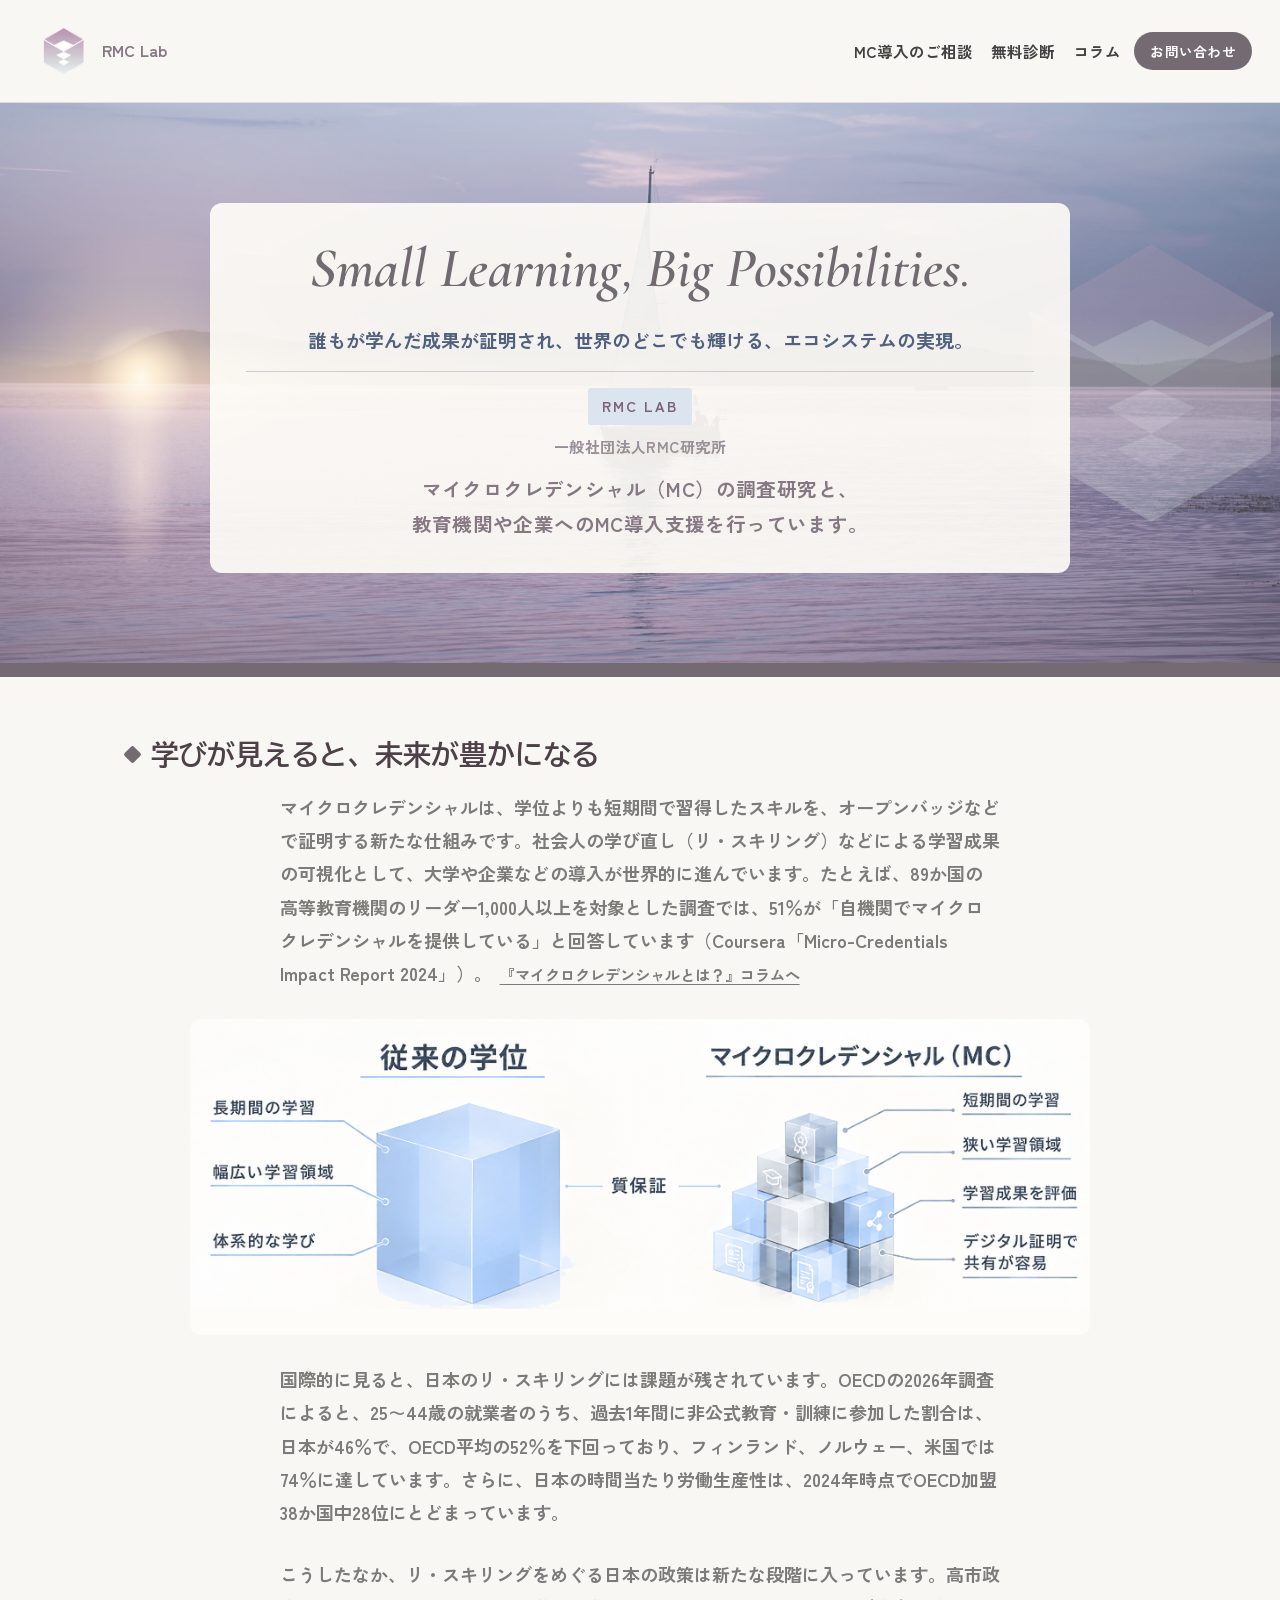
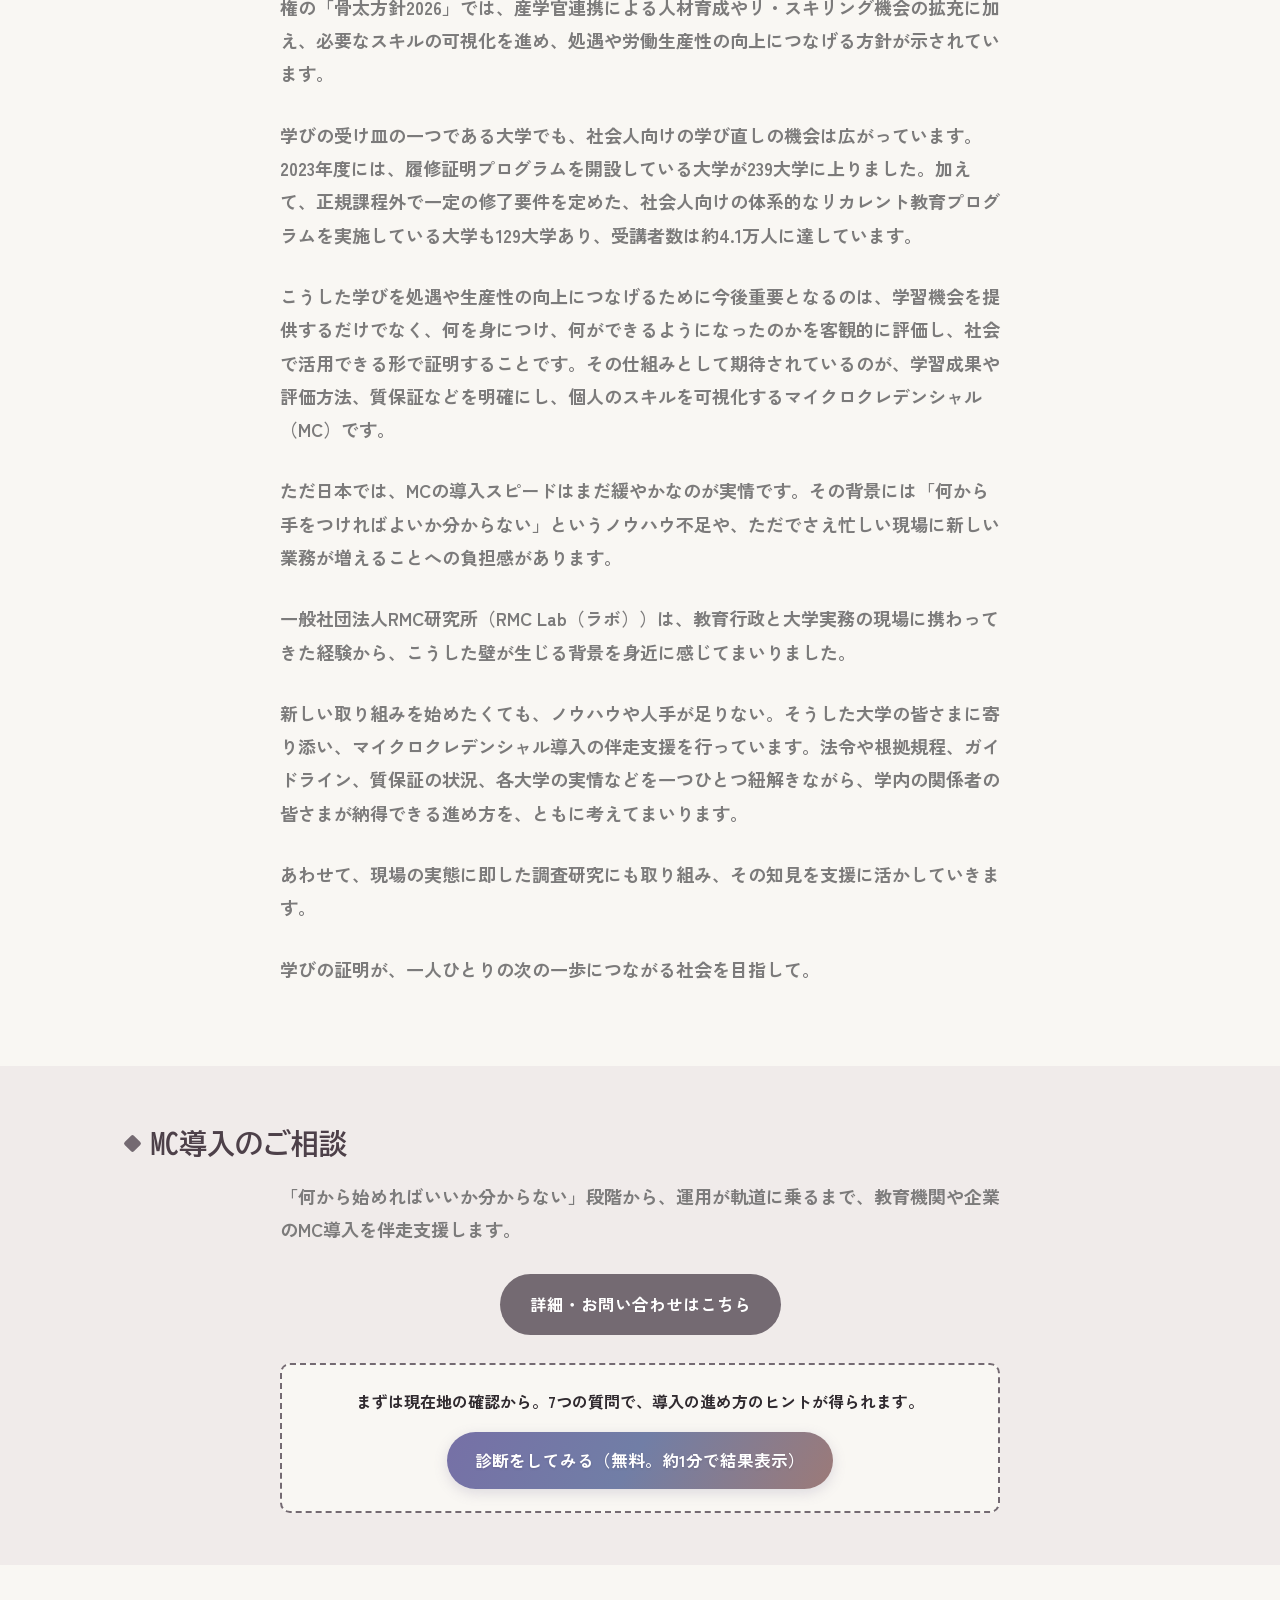
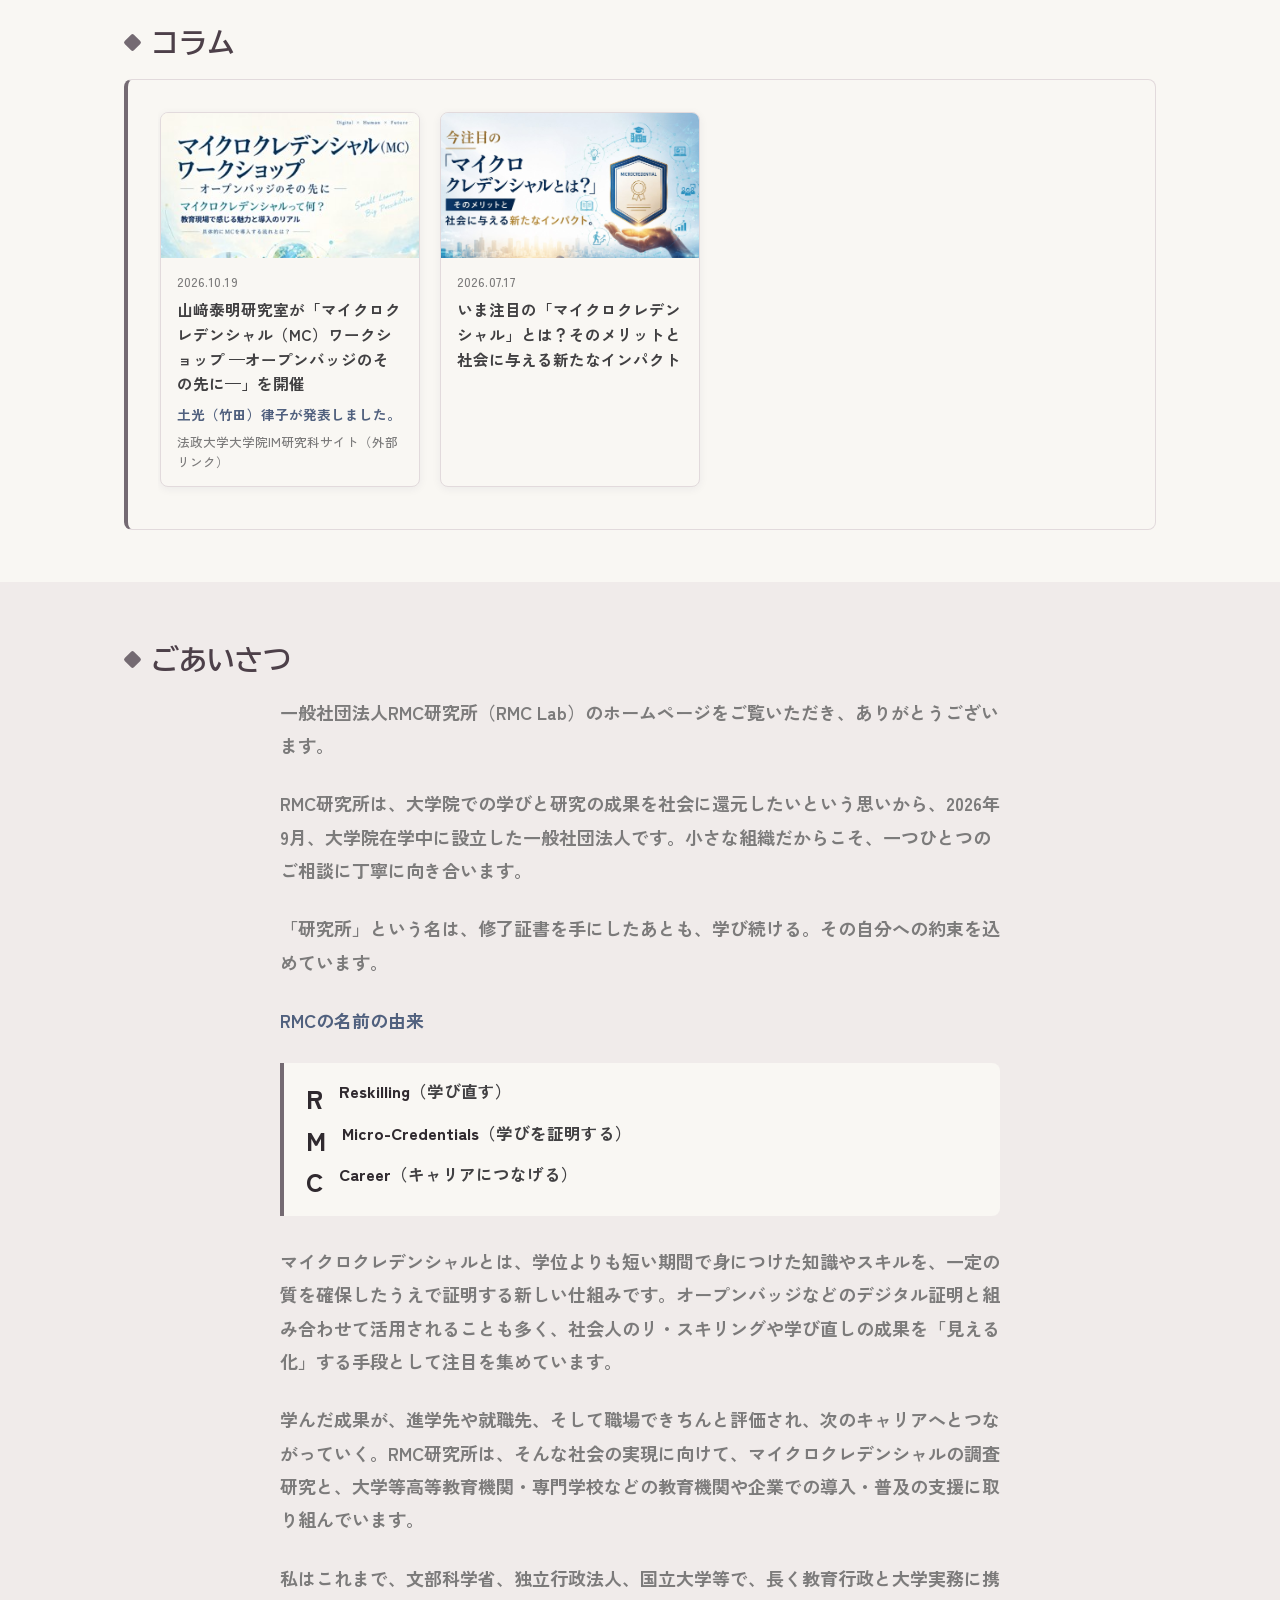
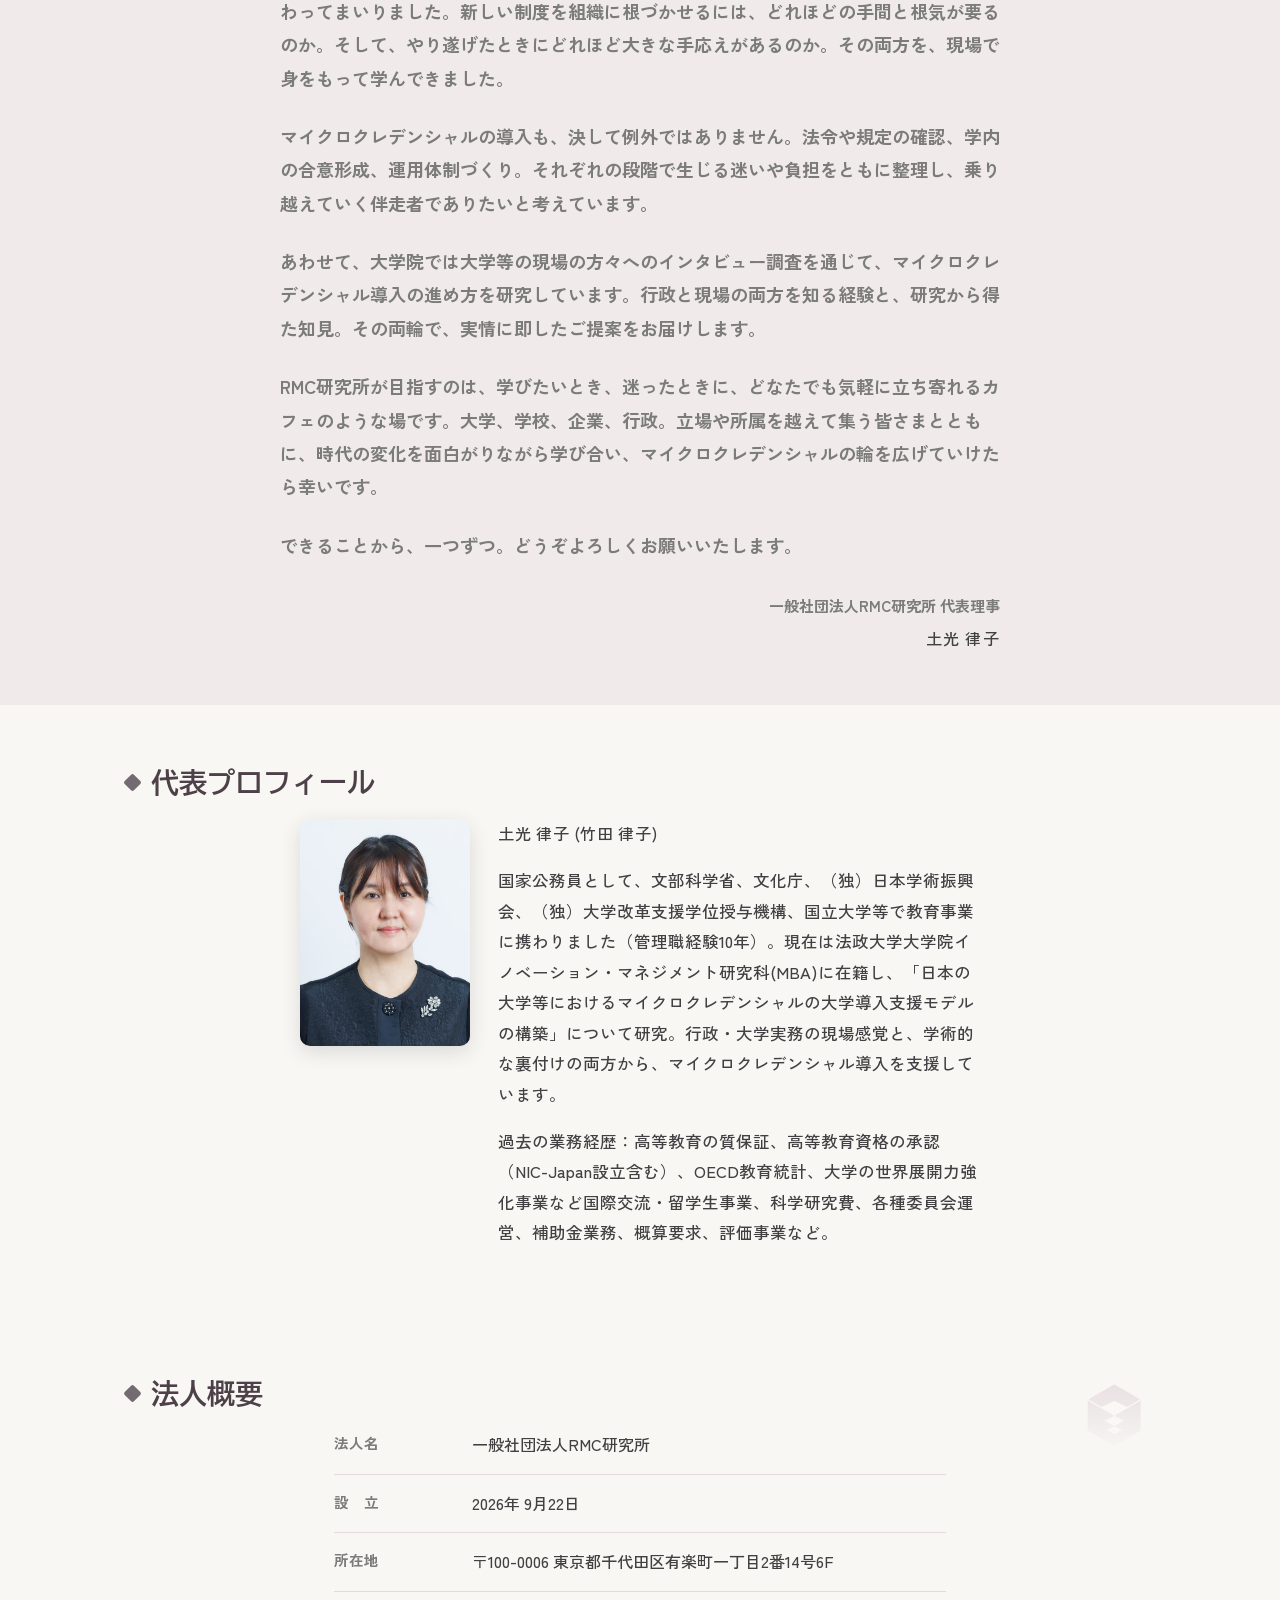
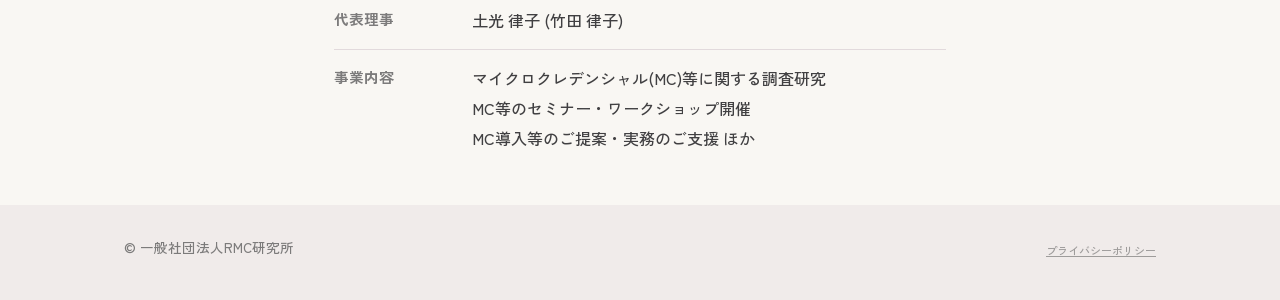
==== commit c1206e70: "トップの比較図を新デザインに差し替え、日本のリ・スキリング動向の本文を追加、表記をリ・スキリングに統一 - 比較図を学術調の配色・高解像度版(mc-comparison-v4.png)に変更 - 比較" ====
--- a/index.html
+++ b/index.html
@@ -97,9 +97,13 @@
   <section class="section" id="mission">
     <div class="wrap">
       <h2><span class="section-icon" aria-hidden="true"></span>学びが見えると、未来が豊かになる</h2>
-      <p class="section-lede">マイクロクレデンシャルは、学位よりも短期間で習得したスキルを、オープンバッジなどで証明する新たな仕組みです。社会人の学び直し（リスキリング）などによる学習成果の可視化として、大学や企業などの導入が世界的に進んでいます。たとえば、89か国の高等教育機関のリーダー1,000人以上を対象とした調査では、<span class="nw">51％が「自機関で</span>マイクロクレデンシャルを提供している」と回答しています（Coursera「Micro-Credentials Impact Report 2024」）。</p>
-      <img src="/mc-comparison.png" alt="マイクロクレデンシャルとは？従来の学位(長期間・広範な領域・更新が困難)に対し、マイクロクレデンシャルは短期間・特定領域・質の保証・デジタル証明/オープンバッジ・積み上げ可能という特徴を持つ、グローバル・スキル・パスであることを示す比較図" style="display:block;max-width:720px;width:100%;margin:0 auto 28px;border-radius:10px;">
-      <p class="section-lede">一方、日本では関心の高まりに比べて、実際の導入スピードはまだ緩やかなのが実情です。その背景には「何から手をつければよいか分からない」というノウハウ不足や、ただでさえ忙しい現場に新しい業務が増えることへの負担感があります。</p>
+      <p class="section-lede">マイクロクレデンシャルは、学位よりも短期間で習得したスキルを、オープンバッジなどで証明する新たな仕組みです。社会人の学び直し（リ・スキリング）などによる学習成果の可視化として、大学や企業などの導入が世界的に進んでいます。たとえば、89か国の高等教育機関のリーダー1,000人以上を対象とした調査では、<span class="nw">51％が「自機関で</span>マイクロクレデンシャルを提供している」と回答しています（Coursera「Micro-Credentials Impact Report 2024」）。<a href="/column-01.html" style="color:var(--ink-soft);font-size:0.85em;text-decoration:underline;text-underline-offset:3px;margin-left:0.5em;">『マイクロクレデンシャルとは？』コラムへ</a></p>
+      <img src="/mc-comparison-v4.png" width="2048" height="720" alt="従来の学位とマイクロクレデンシャル（MC）の比較図。従来の学位は長期間の学習・幅広い学習領域・体系的な学び、マイクロクレデンシャルは短期間の学習・狭い学習領域・学習成果を評価・デジタル証明で共有が容易という特徴を持ち、どちらも質保証が共通する" style="display:block;max-width:900px;height:auto;width:100%;margin:0 auto 28px;border-radius:10px;">
+      <p class="section-lede">国際的に見ると、日本のリ・スキリングには課題が残されています。OECDの2026年調査によると、25～44歳の就業者のうち、過去1年間に非公式教育・訓練に参加した割合は、日本が46％で、OECD平均の52％を下回っており、フィンランド、ノルウェー、米国では74％に達しています。さらに、日本の時間当たり労働生産性は、2024年時点でOECD加盟38か国中28位にとどまっています。</p>
+      <p class="section-lede">こうしたなか、リ・スキリングをめぐる日本の政策は新たな段階に入っています。高市政権の「骨太方針2026」では、産学官連携による人材育成やリ・スキリング機会の拡充に加え、必要なスキルの可視化を進め、処遇や労働生産性の向上につなげる方針が示されています。</p>
+      <p class="section-lede">学びの受け皿の一つである大学でも、社会人向けの学び直しの機会は広がっています。2023年度には、履修証明プログラムを開設している大学が239大学に上りました。加えて、正規課程外で一定の修了要件を定めた、社会人向けの体系的なリカレント教育プログラムを実施している大学も129大学あり、受講者数は約4.1万人に達しています。</p>
+      <p class="section-lede">こうした学びを処遇や生産性の向上につなげるために今後重要となるのは、学習機会を提供するだけでなく、何を身につけ、何ができるようになったのかを客観的に評価し、社会で活用できる形で証明することです。その仕組みとして期待されているのが、学習成果や評価方法、質保証などを明確にし、個人のスキルを可視化するマイクロクレデンシャル（MC）です。</p>
+      <p class="section-lede">ただ日本では、MCの導入スピードはまだ緩やかなのが実情です。その背景には「何から手をつければよいか分からない」というノウハウ不足や、ただでさえ忙しい現場に新しい業務が増えることへの負担感があります。</p>
       <p class="section-lede">一般社団法人RMC研究所（RMC Lab（ラボ））は、教育行政と大学実務の現場に携わってきた経験から、こうした壁が生じる背景を身近に感じてまいりました。</p>
       <p class="section-lede">新しい取り組みを始めたくても、ノウハウや人手が足りない。そうした大学の皆さまに寄り添い、マイクロクレデンシャル導入の伴走支援を行っています。法令や根拠規程、ガイドライン、質保証の状況、各大学の実情などを一つひとつ紐解きながら、学内の関係者の皆さまが納得できる進め方を、ともに考えてまいります。</p>
       <p class="section-lede">あわせて、現場の実態に即した調査研究にも取り組み、その知見を支援に活かしていきます。</p>
@@ -165,7 +169,7 @@
           <div><dt>M</dt><dd><span lang="en">Micro-Credentials</span>（学びを証明する）</dd></div>
           <div><dt>C</dt><dd><span lang="en">Career</span>（キャリアにつなげる）</dd></div>
         </dl>
-        <p>マイクロクレデンシャルとは、学位よりも短い期間で身につけた知識やスキルを、一定の質を確保したうえで証明する新しい仕組みです。オープンバッジなどのデジタル証明と組み合わせて活用されることも多く、社会人のリスキリングや学び直しの成果を「見える化」する手段として注目を集めています。</p>
+        <p>マイクロクレデンシャルとは、学位よりも短い期間で身につけた知識やスキルを、一定の質を確保したうえで証明する新しい仕組みです。オープンバッジなどのデジタル証明と組み合わせて活用されることも多く、社会人のリ・スキリングや学び直しの成果を「見える化」する手段として注目を集めています。</p>
         <p>学んだ成果が、進学先や就職先、そして職場できちんと評価され、次のキャリアへとつながっていく。RMC研究所は、そんな社会の実現に向けて、マイクロクレデンシャルの調査研究と、大学等高等教育機関・専門学校などの教育機関や企業での導入・普及の支援に取り組んでいます。</p>
         <p>私はこれまで、文部科学省、独立行政法人、国立大学等で、長く教育行政と大学実務に携わってまいりました。新しい制度を組織に根づかせるには、どれほどの手間と根気が要るのか。そして、やり遂げたときにどれほど大きな手応えがあるのか。その両方を、現場で身をもって学んできました。</p>
         <p>マイクロクレデンシャルの導入も、決して例外ではありません。法令や規定の確認、学内の合意形成、運用体制づくり。それぞれの段階で生じる迷いや負担をともに整理し、乗り越えていく伴走者でありたいと考えています。</p>
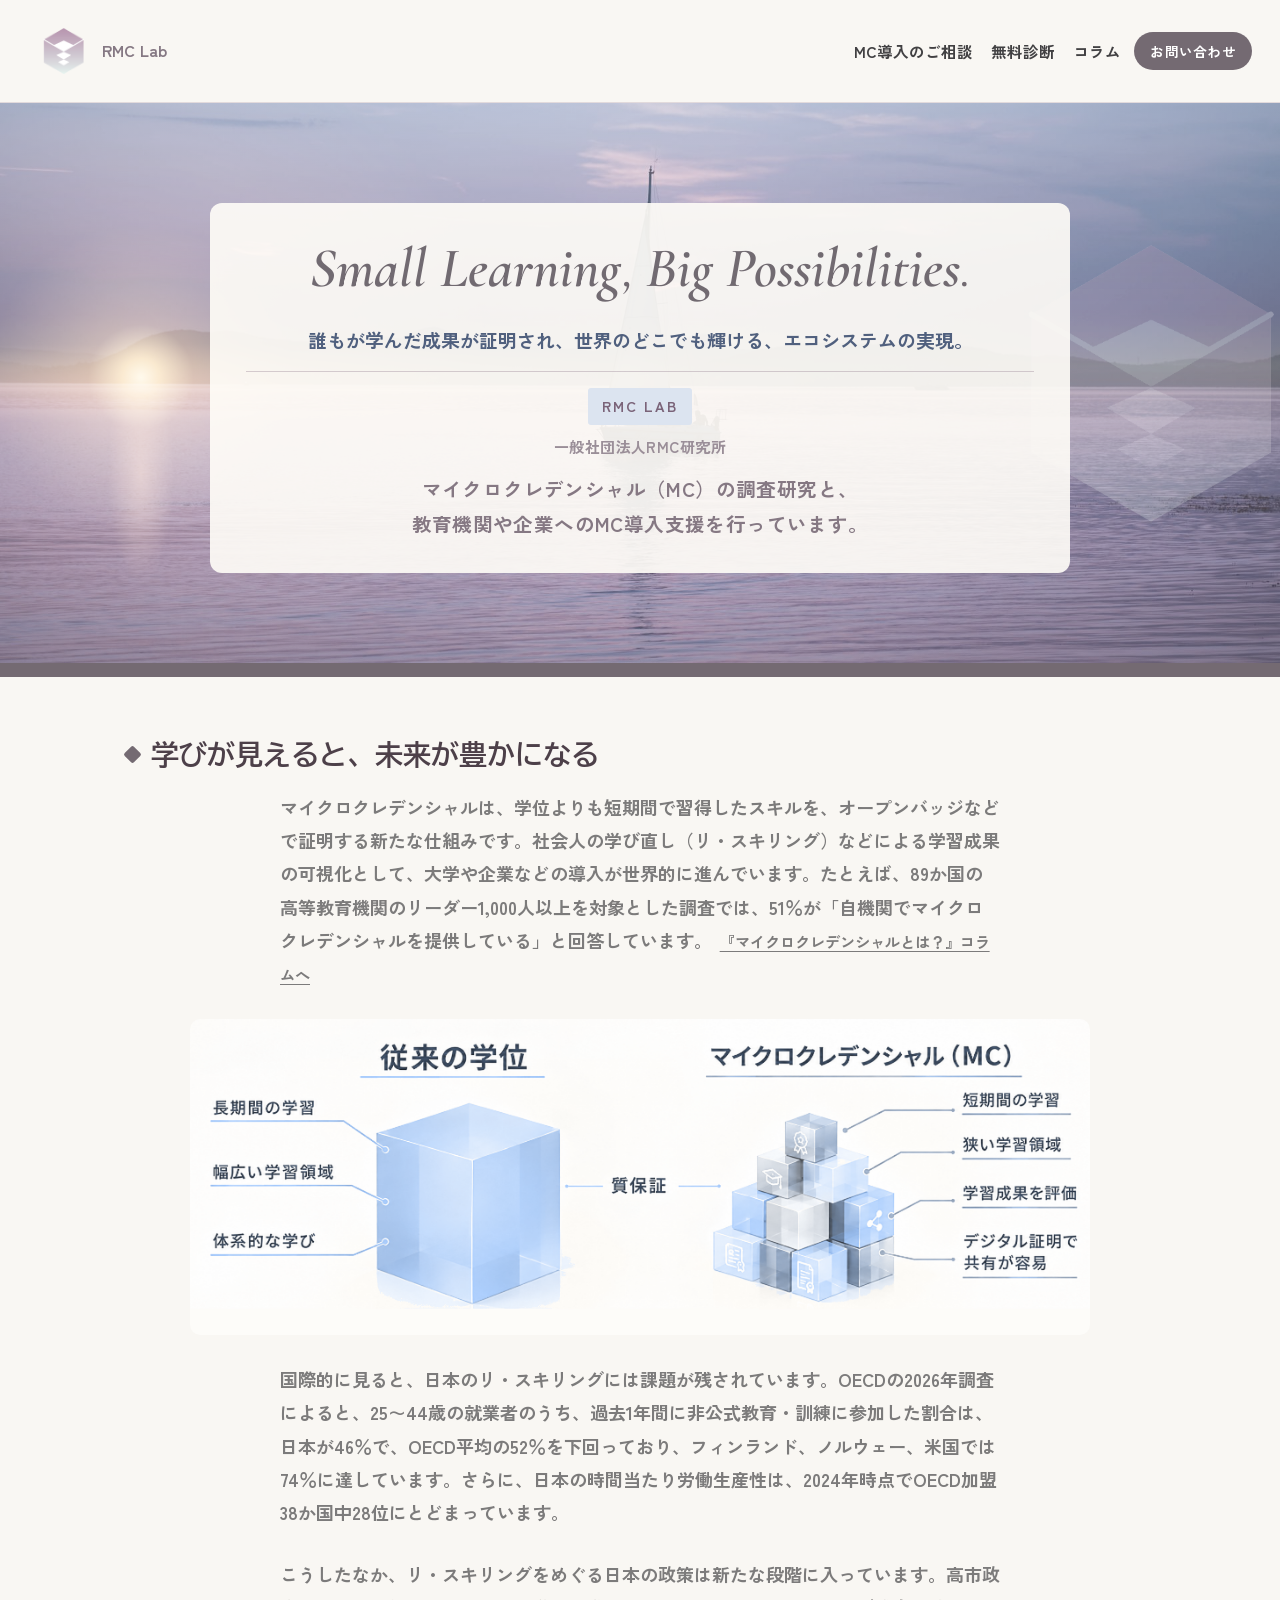
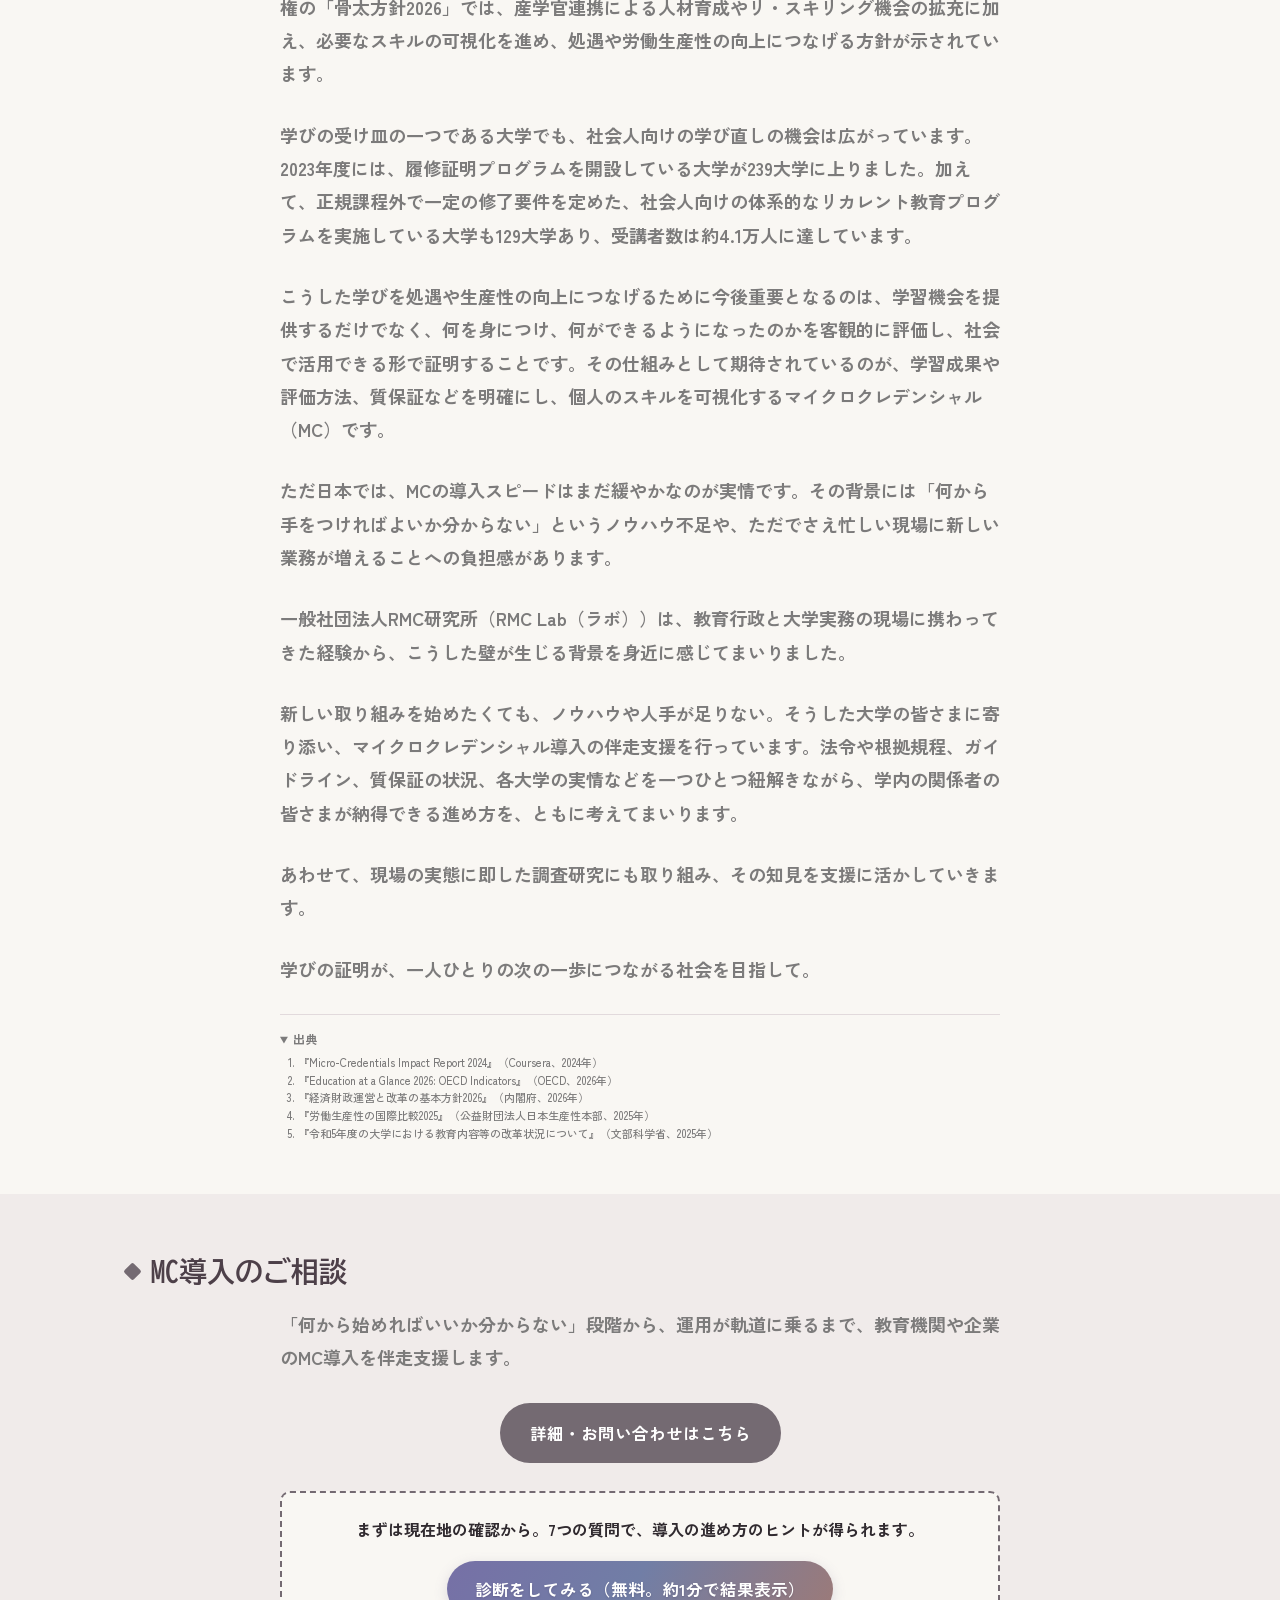
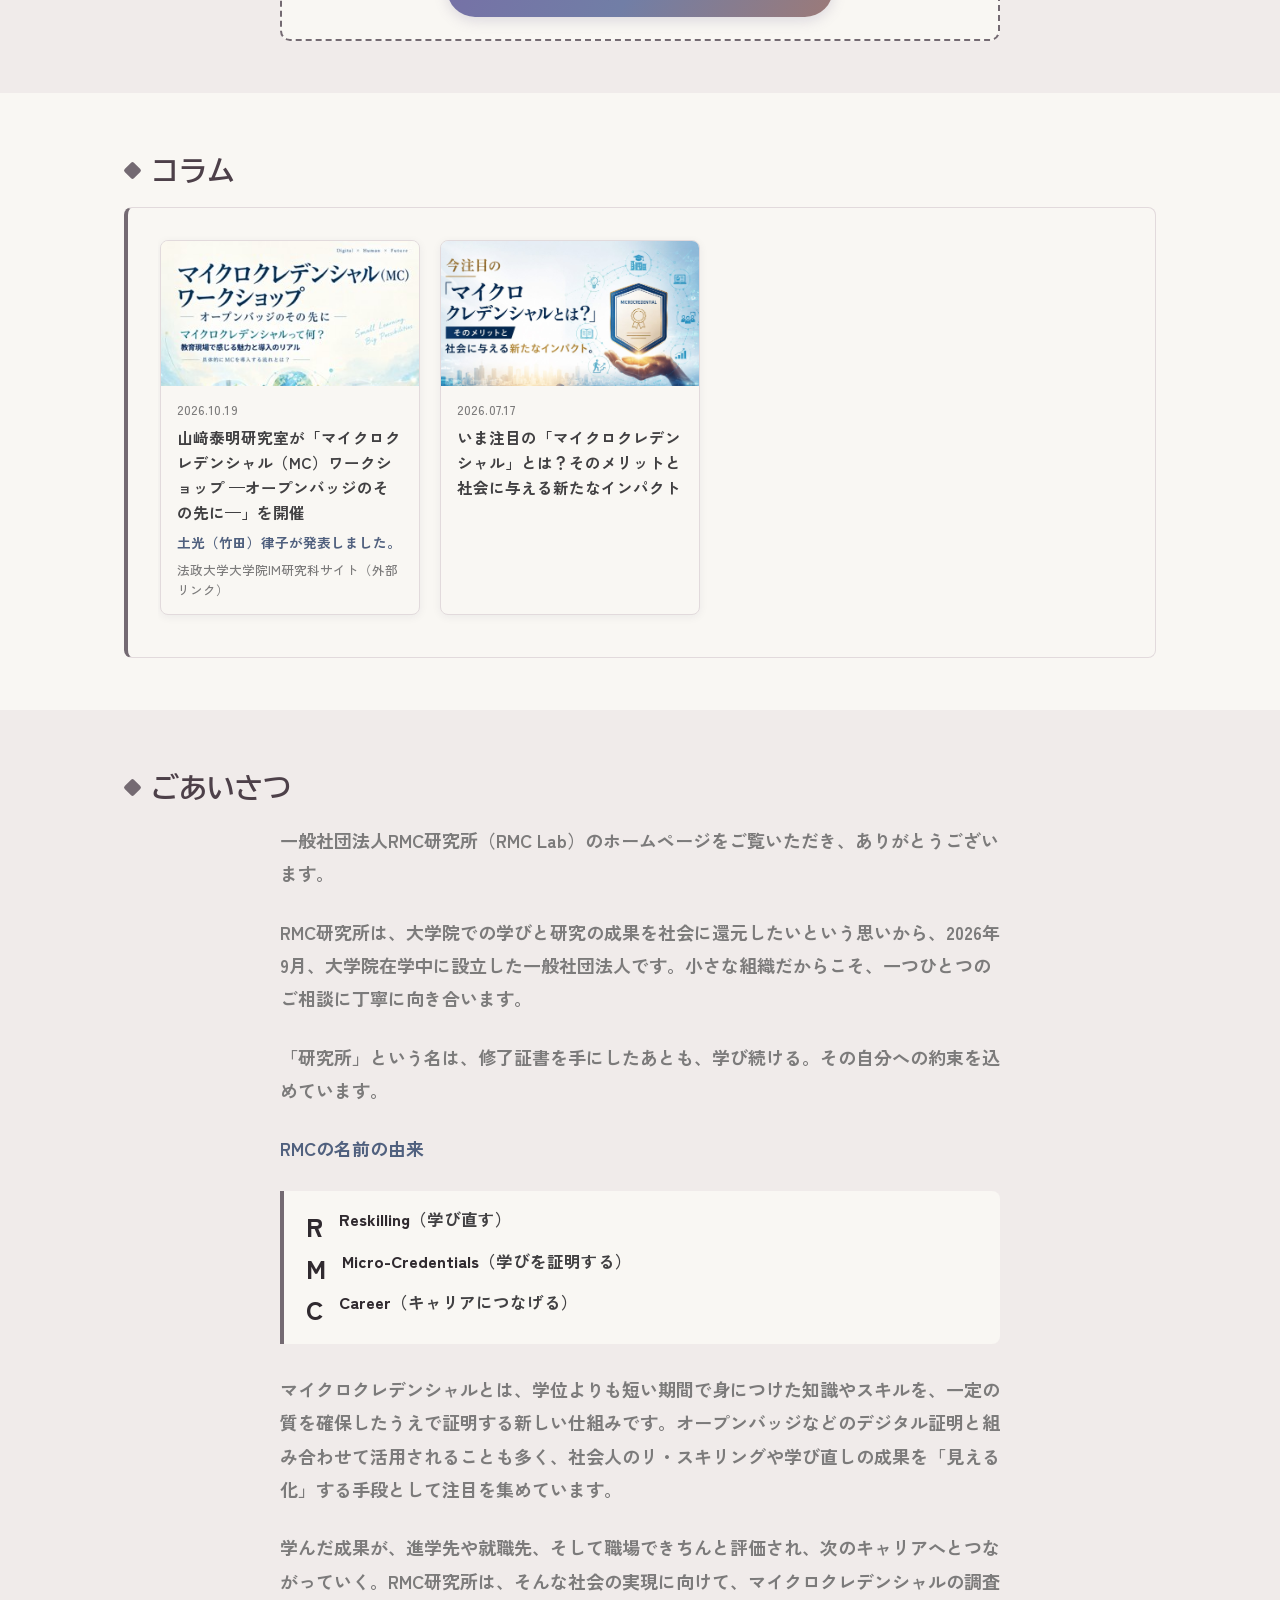
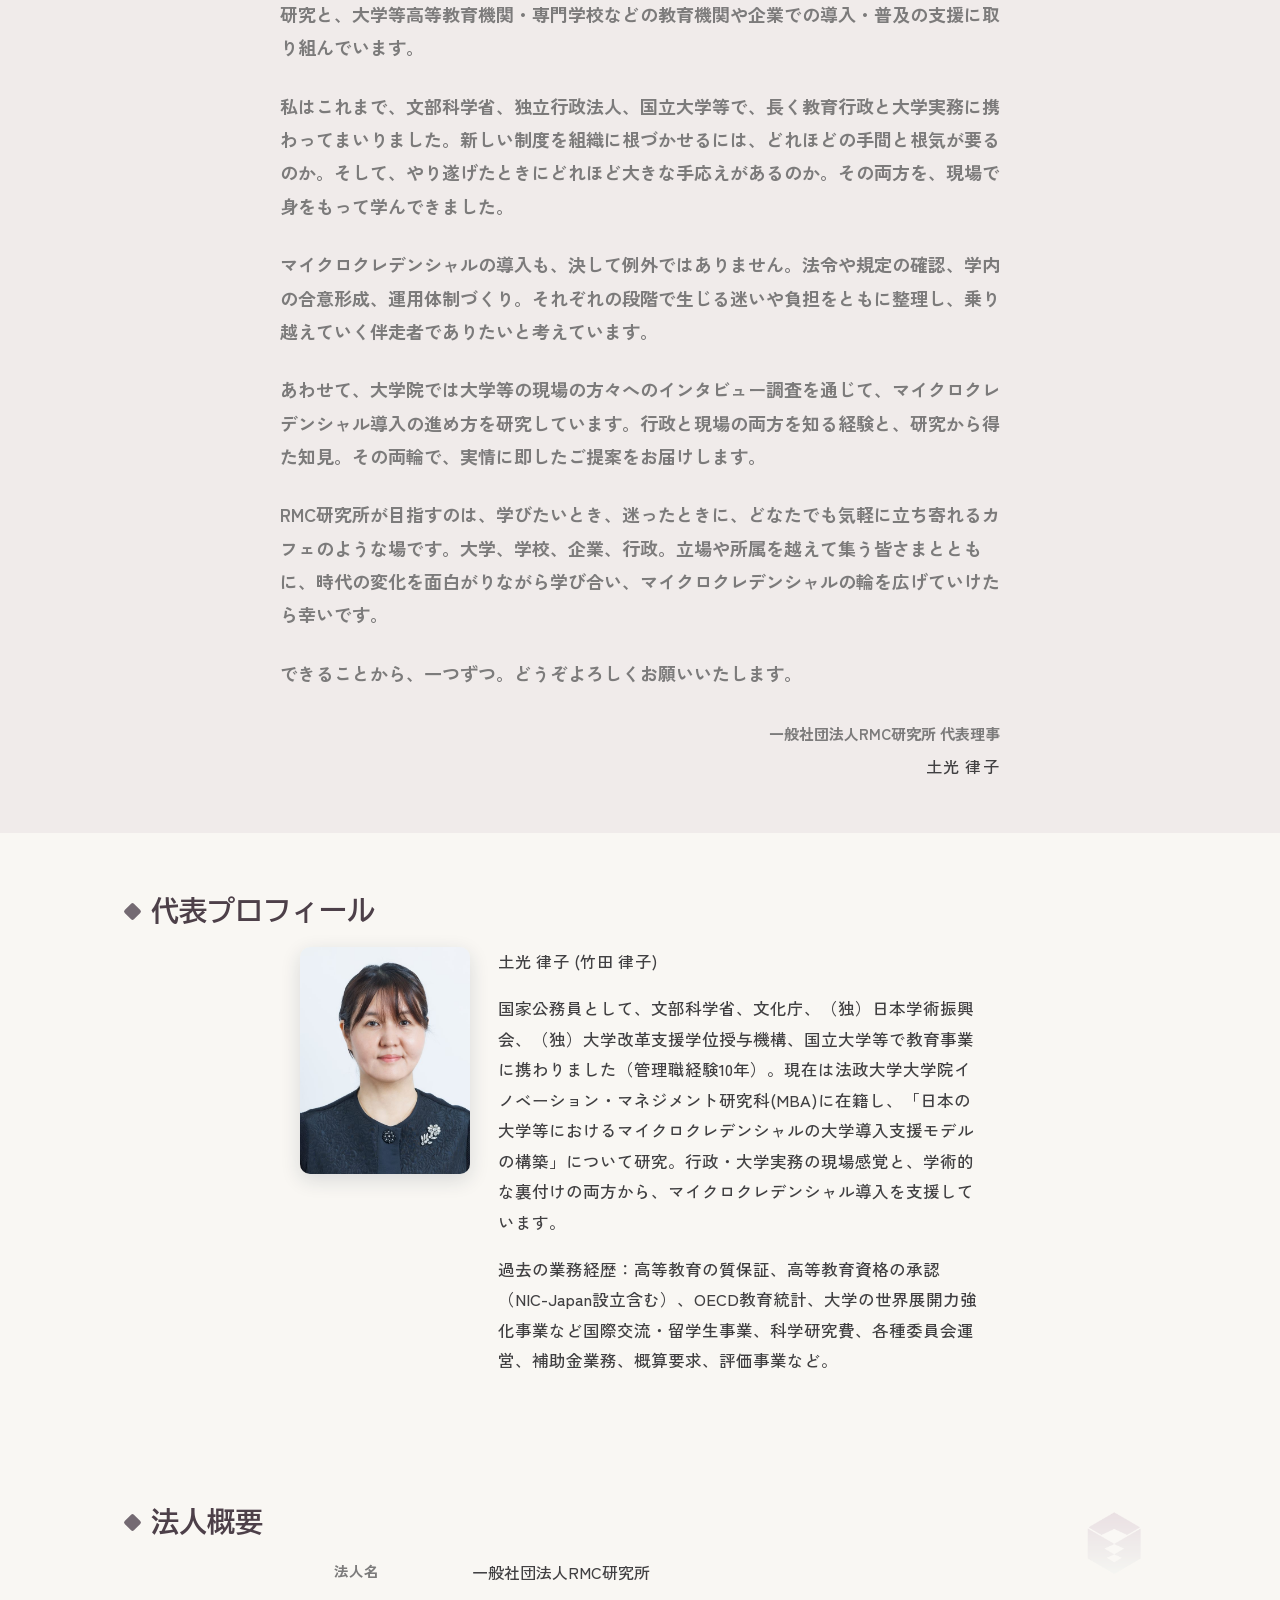
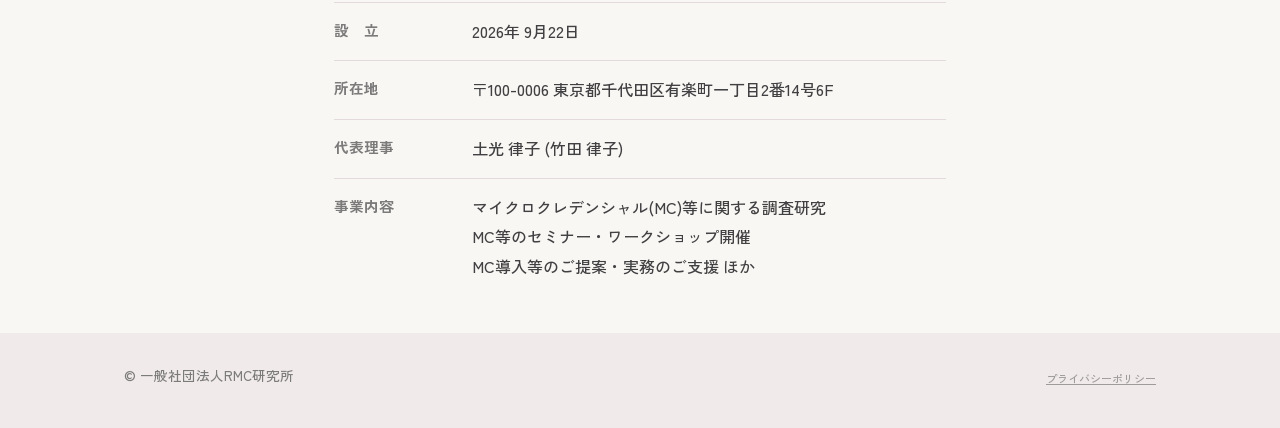
==== commit 24422916: "トップに出典欄を追加(PCは展開・スマホは折りたたみ)、本文中のCoursera出典表記を削除 - 「学びが見えると、未来が豊かになる」末尾に出典一覧を追加 - 出典欄のスタイルを追加し、style." ====
--- a/index.html
+++ b/index.html
@@ -32,7 +32,7 @@
   <link rel="preconnect" href="https://fonts.googleapis.com">
   <link rel="preconnect" href="https://fonts.gstatic.com" crossorigin>
   <link href="https://fonts.googleapis.com/css2?family=Zen+Kaku+Gothic+New:wght@400;500;700;900&family=Shippori+Mincho:wght@400;600;800&family=BIZ+UDPGothic:ital,wght@0,400;0,700;1,400;1,700&family=BIZ+UDGothic:wght@700&family=Cormorant:ital,wght@1,600&display=swap" rel="stylesheet">
-  <link rel="stylesheet" href="/style.css">
+  <link rel="stylesheet" href="/style.css?v=20261105">
   <script src="/nav.js" defer></script>
   <script type="application/ld+json">
   {
@@ -97,7 +97,7 @@
   <section class="section" id="mission">
     <div class="wrap">
       <h2><span class="section-icon" aria-hidden="true"></span>学びが見えると、未来が豊かになる</h2>
-      <p class="section-lede">マイクロクレデンシャルは、学位よりも短期間で習得したスキルを、オープンバッジなどで証明する新たな仕組みです。社会人の学び直し（リ・スキリング）などによる学習成果の可視化として、大学や企業などの導入が世界的に進んでいます。たとえば、89か国の高等教育機関のリーダー1,000人以上を対象とした調査では、<span class="nw">51％が「自機関で</span>マイクロクレデンシャルを提供している」と回答しています（Coursera「Micro-Credentials Impact Report 2024」）。<a href="/column-01.html" style="color:var(--ink-soft);font-size:0.85em;text-decoration:underline;text-underline-offset:3px;margin-left:0.5em;">『マイクロクレデンシャルとは？』コラムへ</a></p>
+      <p class="section-lede">マイクロクレデンシャルは、学位よりも短期間で習得したスキルを、オープンバッジなどで証明する新たな仕組みです。社会人の学び直し（リ・スキリング）などによる学習成果の可視化として、大学や企業などの導入が世界的に進んでいます。たとえば、89か国の高等教育機関のリーダー1,000人以上を対象とした調査では、<span class="nw">51％が「自機関で</span>マイクロクレデンシャルを提供している」と回答しています。<a href="/column-01.html" style="color:var(--ink-soft);font-size:0.85em;text-decoration:underline;text-underline-offset:3px;margin-left:0.5em;">『マイクロクレデンシャルとは？』コラムへ</a></p>
       <img src="/mc-comparison-v4.png" width="2048" height="720" alt="従来の学位とマイクロクレデンシャル（MC）の比較図。従来の学位は長期間の学習・幅広い学習領域・体系的な学び、マイクロクレデンシャルは短期間の学習・狭い学習領域・学習成果を評価・デジタル証明で共有が容易という特徴を持ち、どちらも質保証が共通する" style="display:block;max-width:900px;height:auto;width:100%;margin:0 auto 28px;border-radius:10px;">
       <p class="section-lede">国際的に見ると、日本のリ・スキリングには課題が残されています。OECDの2026年調査によると、25～44歳の就業者のうち、過去1年間に非公式教育・訓練に参加した割合は、日本が46％で、OECD平均の52％を下回っており、フィンランド、ノルウェー、米国では74％に達しています。さらに、日本の時間当たり労働生産性は、2024年時点でOECD加盟38か国中28位にとどまっています。</p>
       <p class="section-lede">こうしたなか、リ・スキリングをめぐる日本の政策は新たな段階に入っています。高市政権の「骨太方針2026」では、産学官連携による人材育成やリ・スキリング機会の拡充に加え、必要なスキルの可視化を進め、処遇や労働生産性の向上につなげる方針が示されています。</p>
@@ -108,6 +108,17 @@
       <p class="section-lede">新しい取り組みを始めたくても、ノウハウや人手が足りない。そうした大学の皆さまに寄り添い、マイクロクレデンシャル導入の伴走支援を行っています。法令や根拠規程、ガイドライン、質保証の状況、各大学の実情などを一つひとつ紐解きながら、学内の関係者の皆さまが納得できる進め方を、ともに考えてまいります。</p>
       <p class="section-lede">あわせて、現場の実態に即した調査研究にも取り組み、その知見を支援に活かしていきます。</p>
       <p class="section-lede"><span class="nw">学びの証明が、</span><span class="nw">一人ひとりの次の一歩に</span><span class="nw">つながる社会を目指して。</span></p>
+      <details class="sources" id="mission-sources">
+        <summary>出典</summary>
+        <ol>
+          <li>『Micro-Credentials Impact Report 2024』（Coursera、2024年）</li>
+          <li>『Education at a Glance 2026: OECD Indicators』（OECD、2026年）</li>
+          <li>『経済財政運営と改革の基本方針2026』（内閣府、2026年）</li>
+          <li>『労働生産性の国際比較2025』（公益財団法人日本生産性本部、2025年）</li>
+          <li>『令和5年度の大学における教育内容等の改革状況について』（文部科学省、2025年）</li>
+        </ol>
+      </details>
+      <script>if (window.matchMedia('(min-width: 641px)').matches) document.getElementById('mission-sources').open = true;</script>
     </div>
   </section>
 
--- a/style.css
+++ b/style.css
@@ -287,6 +287,12 @@
 #mission .section-lede, #greeting .greeting-body, #corp .org-info, #business .section-lede, #member .section-lede {
   margin-left: auto; margin-right: auto;
 }
+.sources {
+  max-width: 720px; margin: 8px auto 0; padding-top: 14px; border-top: 1px solid var(--line);
+  color: var(--ink-soft); font-size: 11px; line-height: 1.6;
+}
+.sources summary { cursor: pointer; font-weight: 700; font-size: 12px; width: fit-content; }
+.sources ol { margin: 6px 0 0; padding-left: 1.6em; }
 #mission img { margin-left: auto; margin-right: auto; }
 #founder .profile-row { max-width: 680px; margin-left: auto; margin-right: auto; }
 
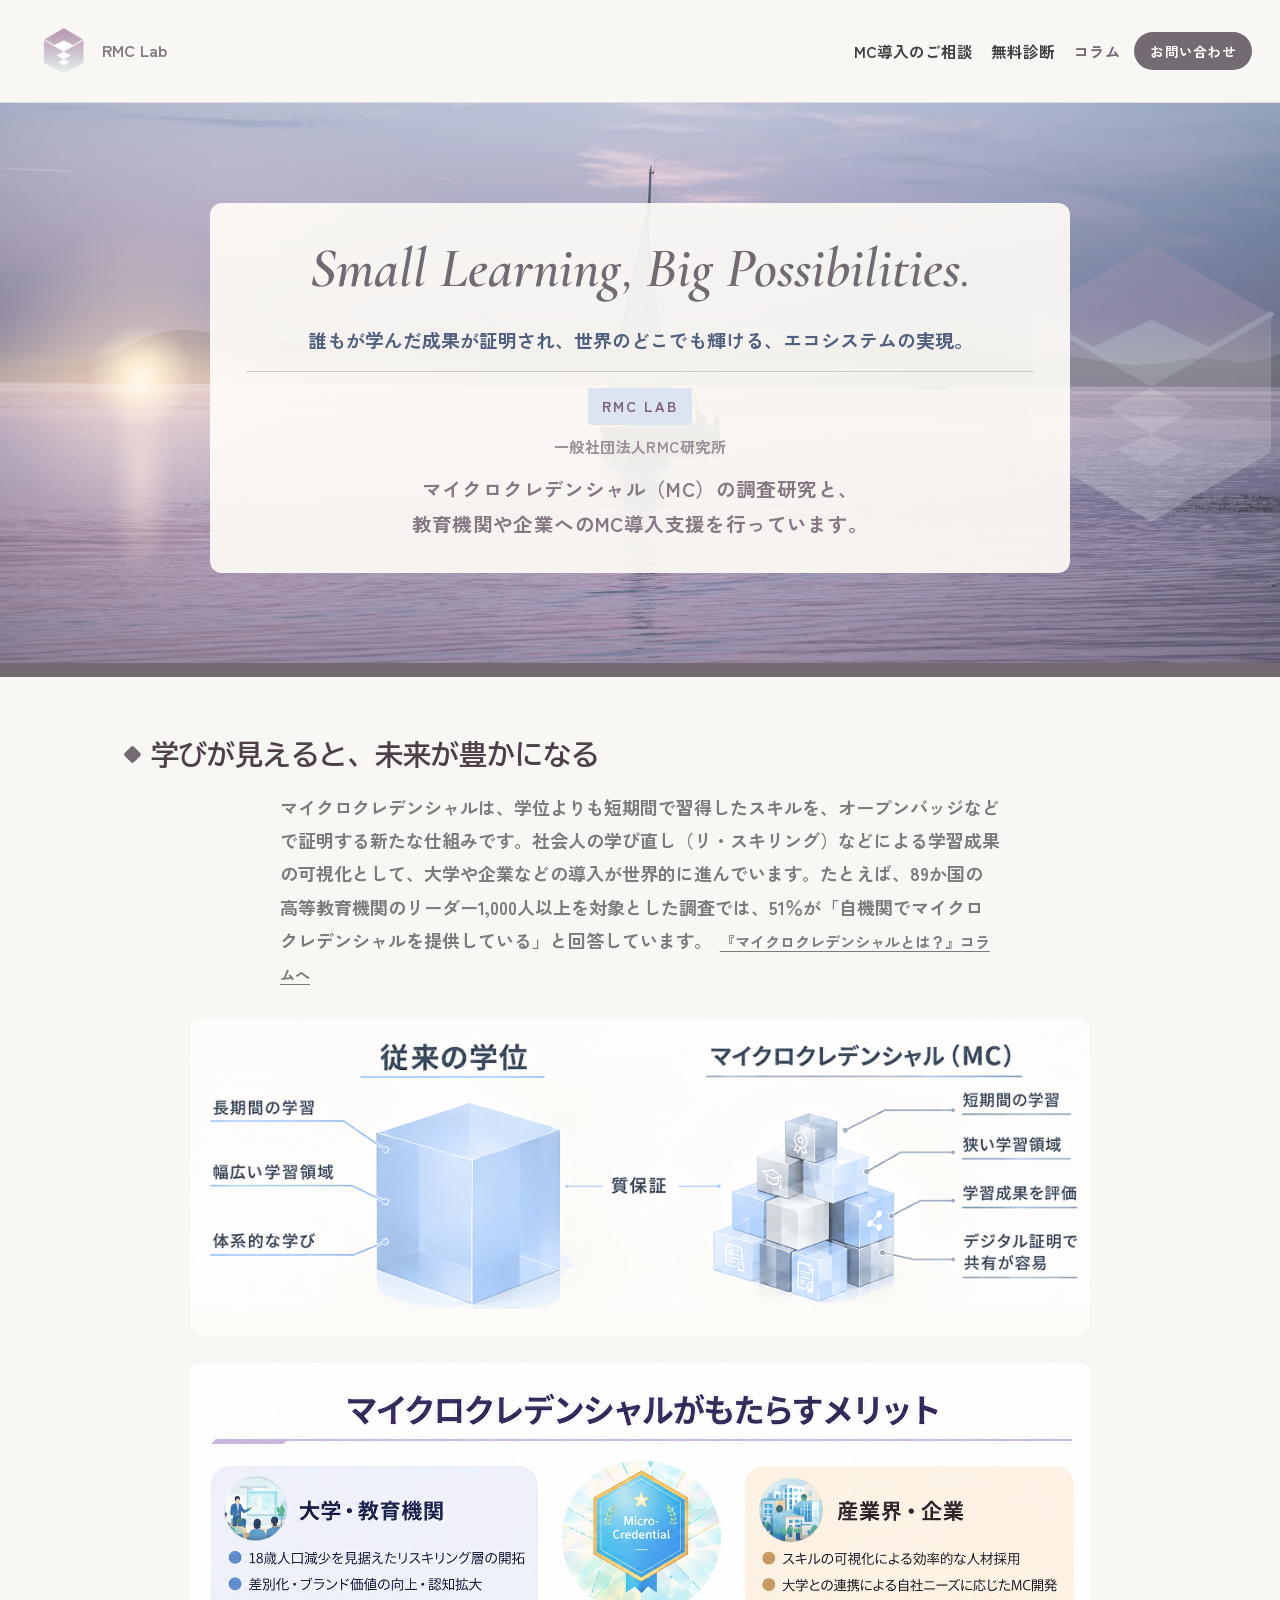
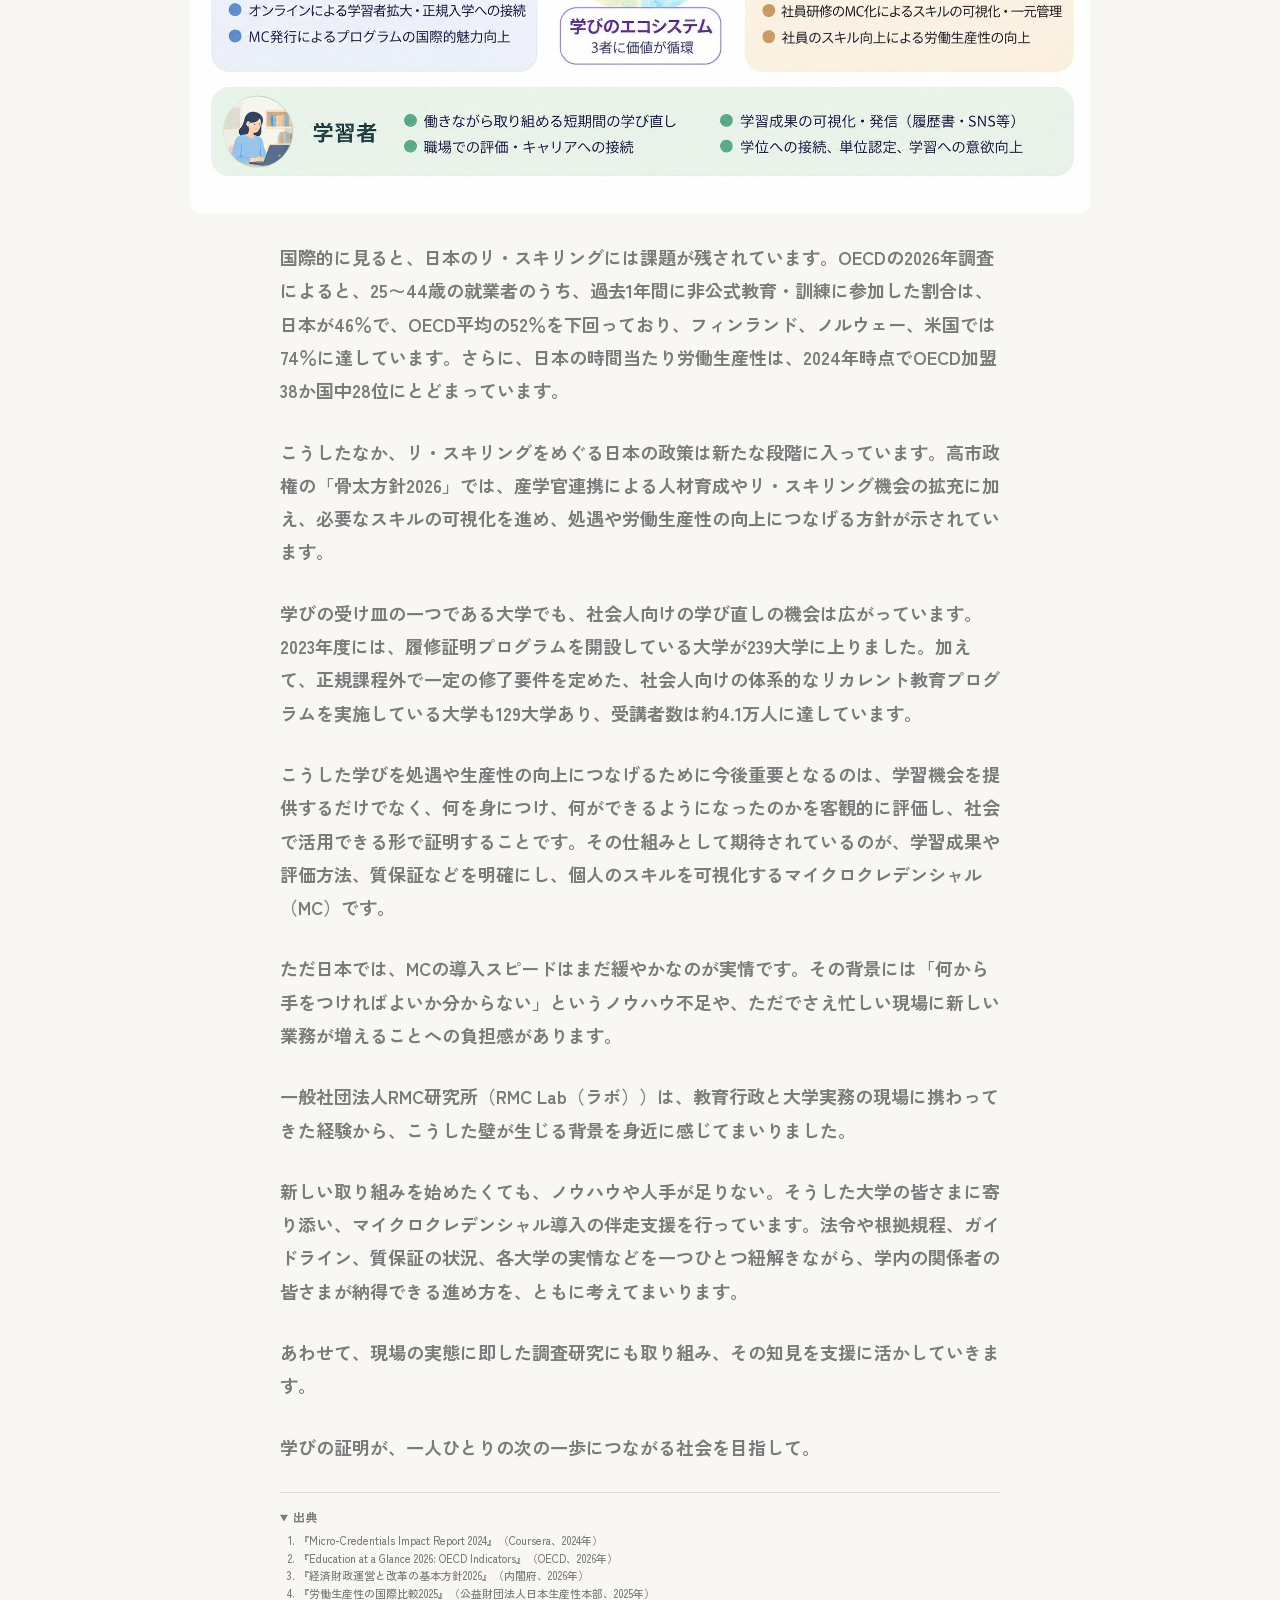
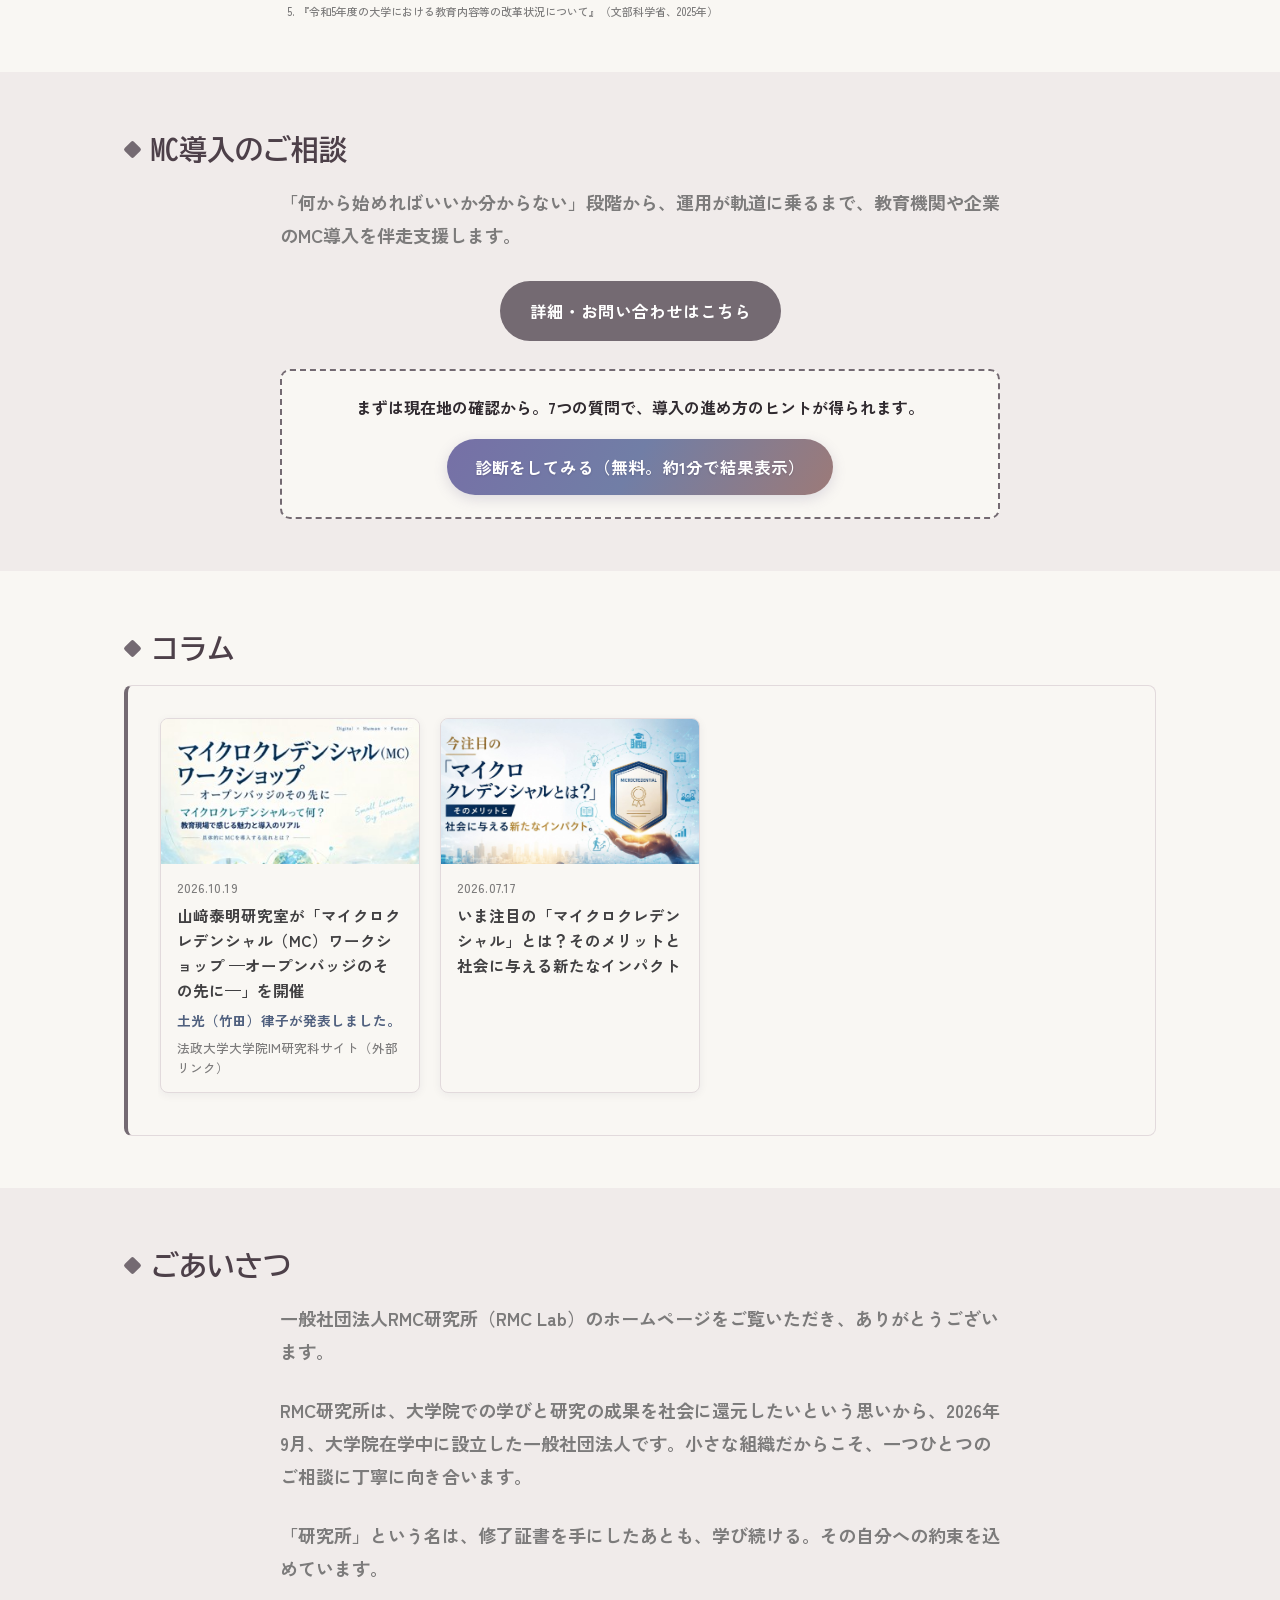
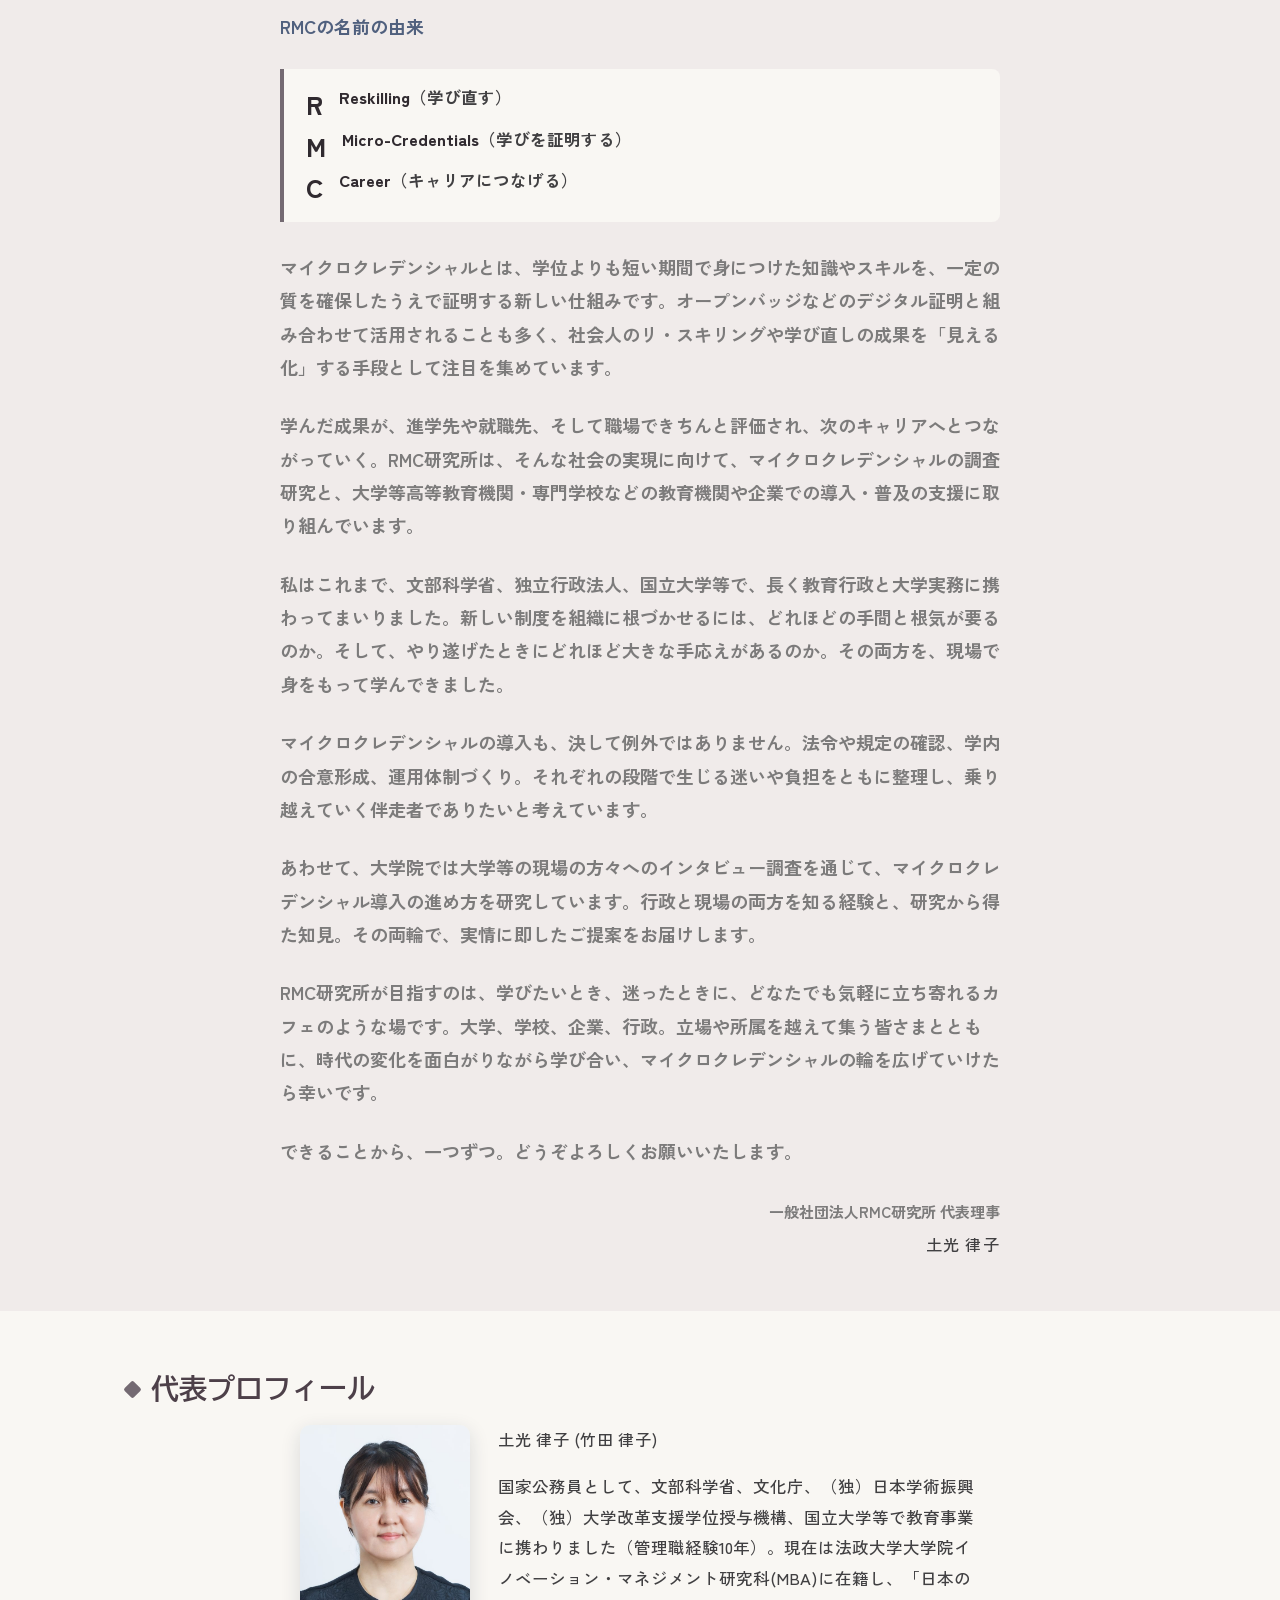
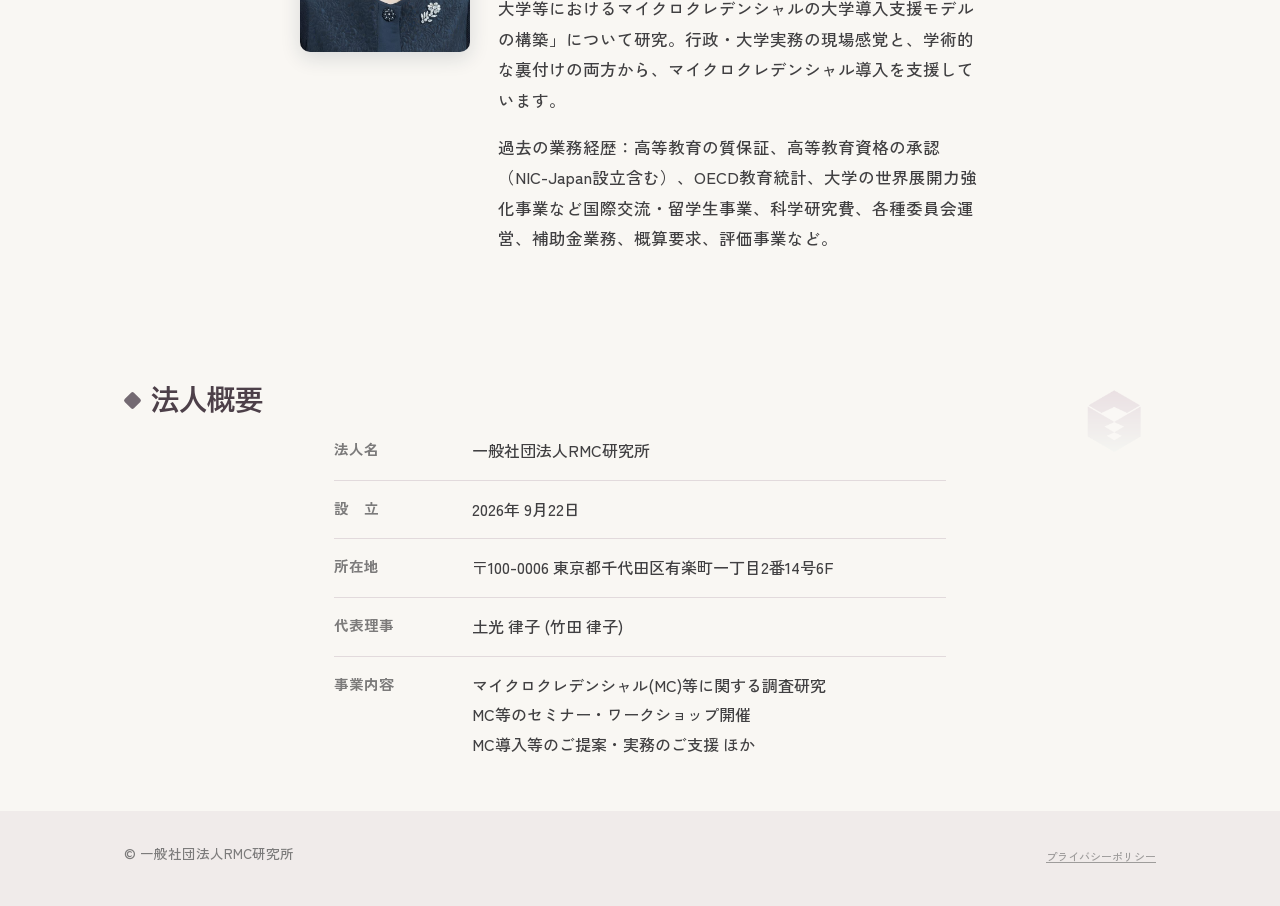
==== commit 650ddbf1: "トップページの学位比較図の下にMCがもたらすメリット図を追加 Co-Authored-By: Claude Sonnet 5 <noreply@anthropic.com>" ====
--- a/index.html
+++ b/index.html
@@ -99,6 +99,7 @@
       <h2><span class="section-icon" aria-hidden="true"></span>学びが見えると、未来が豊かになる</h2>
       <p class="section-lede">マイクロクレデンシャルは、学位よりも短期間で習得したスキルを、オープンバッジなどで証明する新たな仕組みです。社会人の学び直し（リ・スキリング）などによる学習成果の可視化として、大学や企業などの導入が世界的に進んでいます。たとえば、89か国の高等教育機関のリーダー1,000人以上を対象とした調査では、<span class="nw">51％が「自機関で</span>マイクロクレデンシャルを提供している」と回答しています。<a href="/column-01.html" style="color:var(--ink-soft);font-size:0.85em;text-decoration:underline;text-underline-offset:3px;margin-left:0.5em;">『マイクロクレデンシャルとは？』コラムへ</a></p>
       <img src="/mc-comparison-v4.png" width="2048" height="720" alt="従来の学位とマイクロクレデンシャル（MC）の比較図。従来の学位は長期間の学習・幅広い学習領域・体系的な学び、マイクロクレデンシャルは短期間の学習・狭い学習領域・学習成果を評価・デジタル証明で共有が容易という特徴を持ち、どちらも質保証が共通する" style="display:block;max-width:900px;height:auto;width:100%;margin:0 auto 28px;border-radius:10px;">
+      <img src="/mc-benefits.jpg" width="1774" height="887" alt="マイクロクレデンシャルがもたらすメリット。大学・教育機関には18歳人口減少を見据えたリスキリング層の開拓、差別化・ブランド価値の向上・認知拡大、オンラインによる学習者拡大・正規入学への接続、MC発行によるプログラムの国際的魅力向上。産業界・企業にはスキルの可視化による効率的な人材採用、大学との連携による自社ニーズに応じたMC開発、社員研修のMC化によるスキルの可視化・一元管理、社員のスキル向上による労働生産性の向上。学習者には働きながら取り組める短期間の学び直し、職場での評価・キャリアへの接続、学習成果の可視化・発信、学位への接続・単位認定・学習への意欲向上という価値があり、3者の間で学びのエコシステムとして価値が循環する" style="display:block;max-width:900px;height:auto;width:100%;margin:0 auto 28px;border-radius:10px;">
       <p class="section-lede">国際的に見ると、日本のリ・スキリングには課題が残されています。OECDの2026年調査によると、25～44歳の就業者のうち、過去1年間に非公式教育・訓練に参加した割合は、日本が46％で、OECD平均の52％を下回っており、フィンランド、ノルウェー、米国では74％に達しています。さらに、日本の時間当たり労働生産性は、2024年時点でOECD加盟38か国中28位にとどまっています。</p>
       <p class="section-lede">こうしたなか、リ・スキリングをめぐる日本の政策は新たな段階に入っています。高市政権の「骨太方針2026」では、産学官連携による人材育成やリ・スキリング機会の拡充に加え、必要なスキルの可視化を進め、処遇や労働生産性の向上につなげる方針が示されています。</p>
       <p class="section-lede">学びの受け皿の一つである大学でも、社会人向けの学び直しの機会は広がっています。2023年度には、履修証明プログラムを開設している大学が239大学に上りました。加えて、正規課程外で一定の修了要件を定めた、社会人向けの体系的なリカレント教育プログラムを実施している大学も129大学あり、受講者数は約4.1万人に達しています。</p>
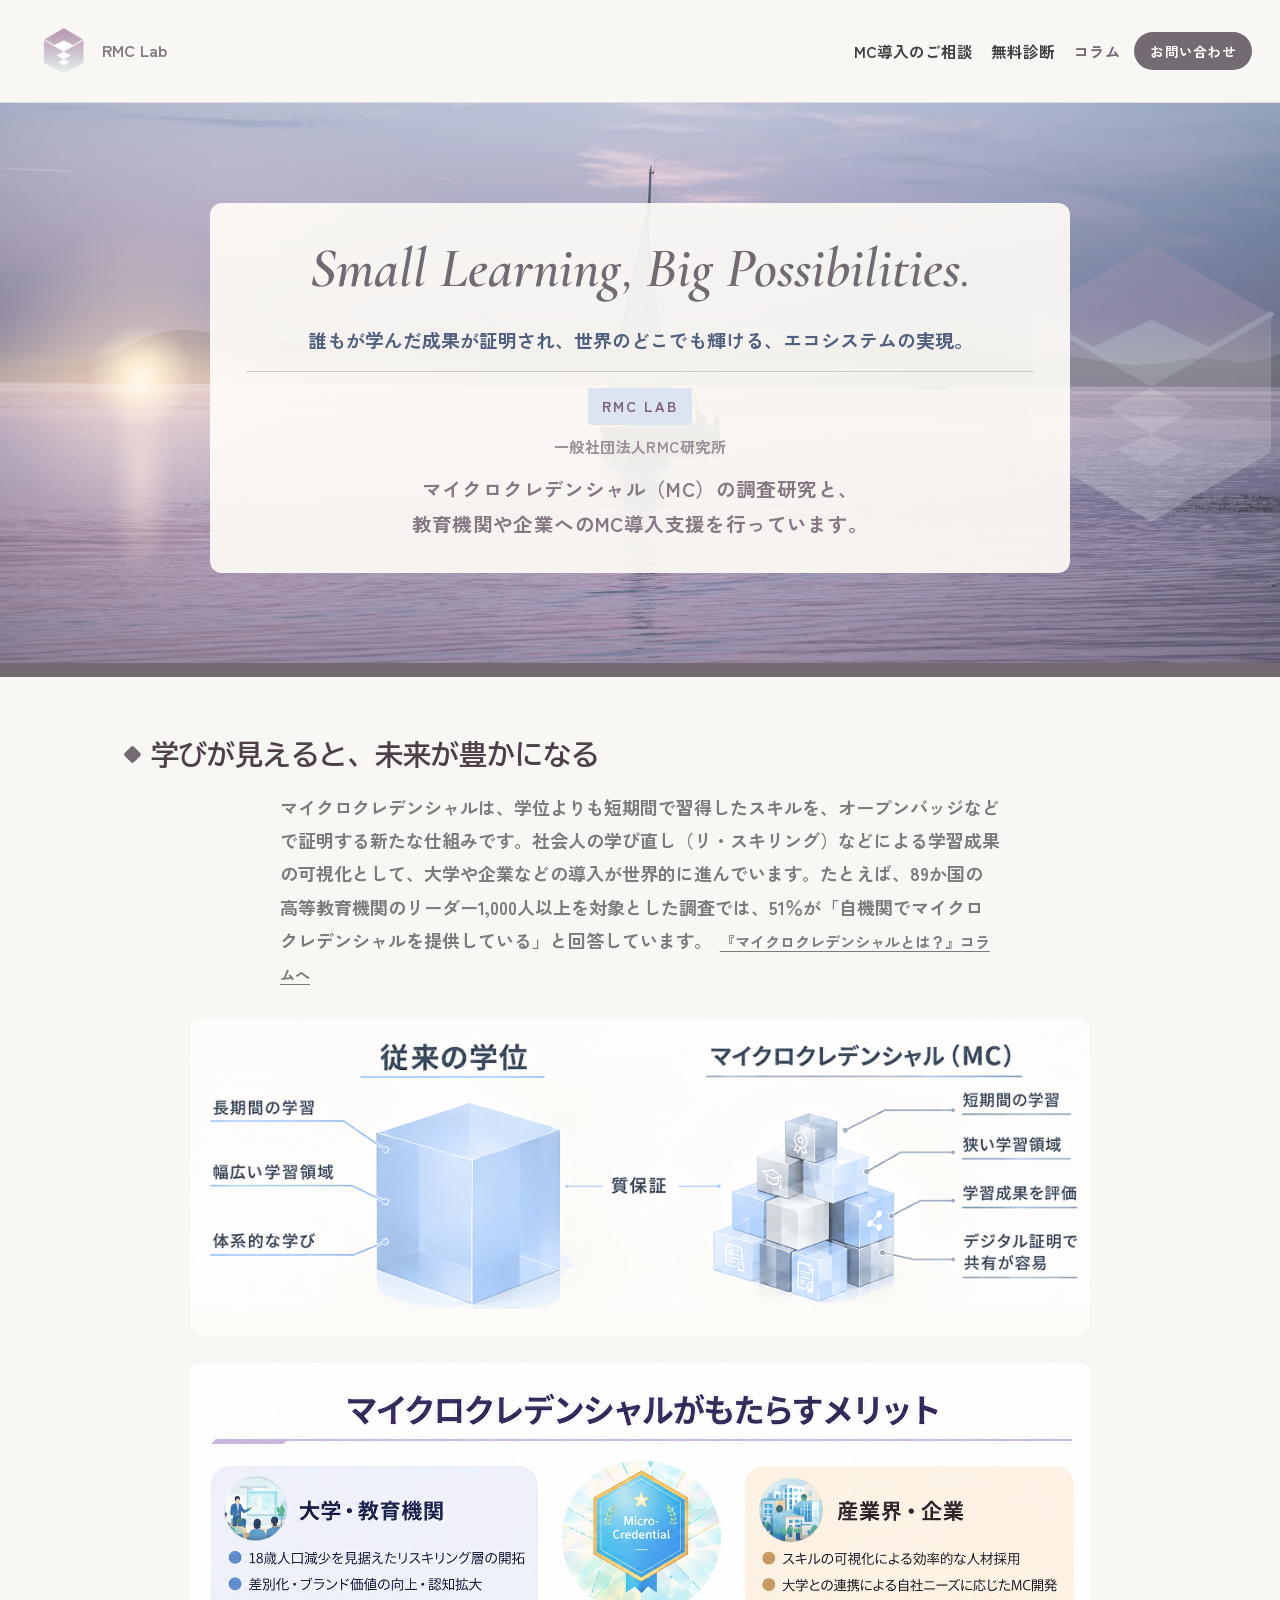
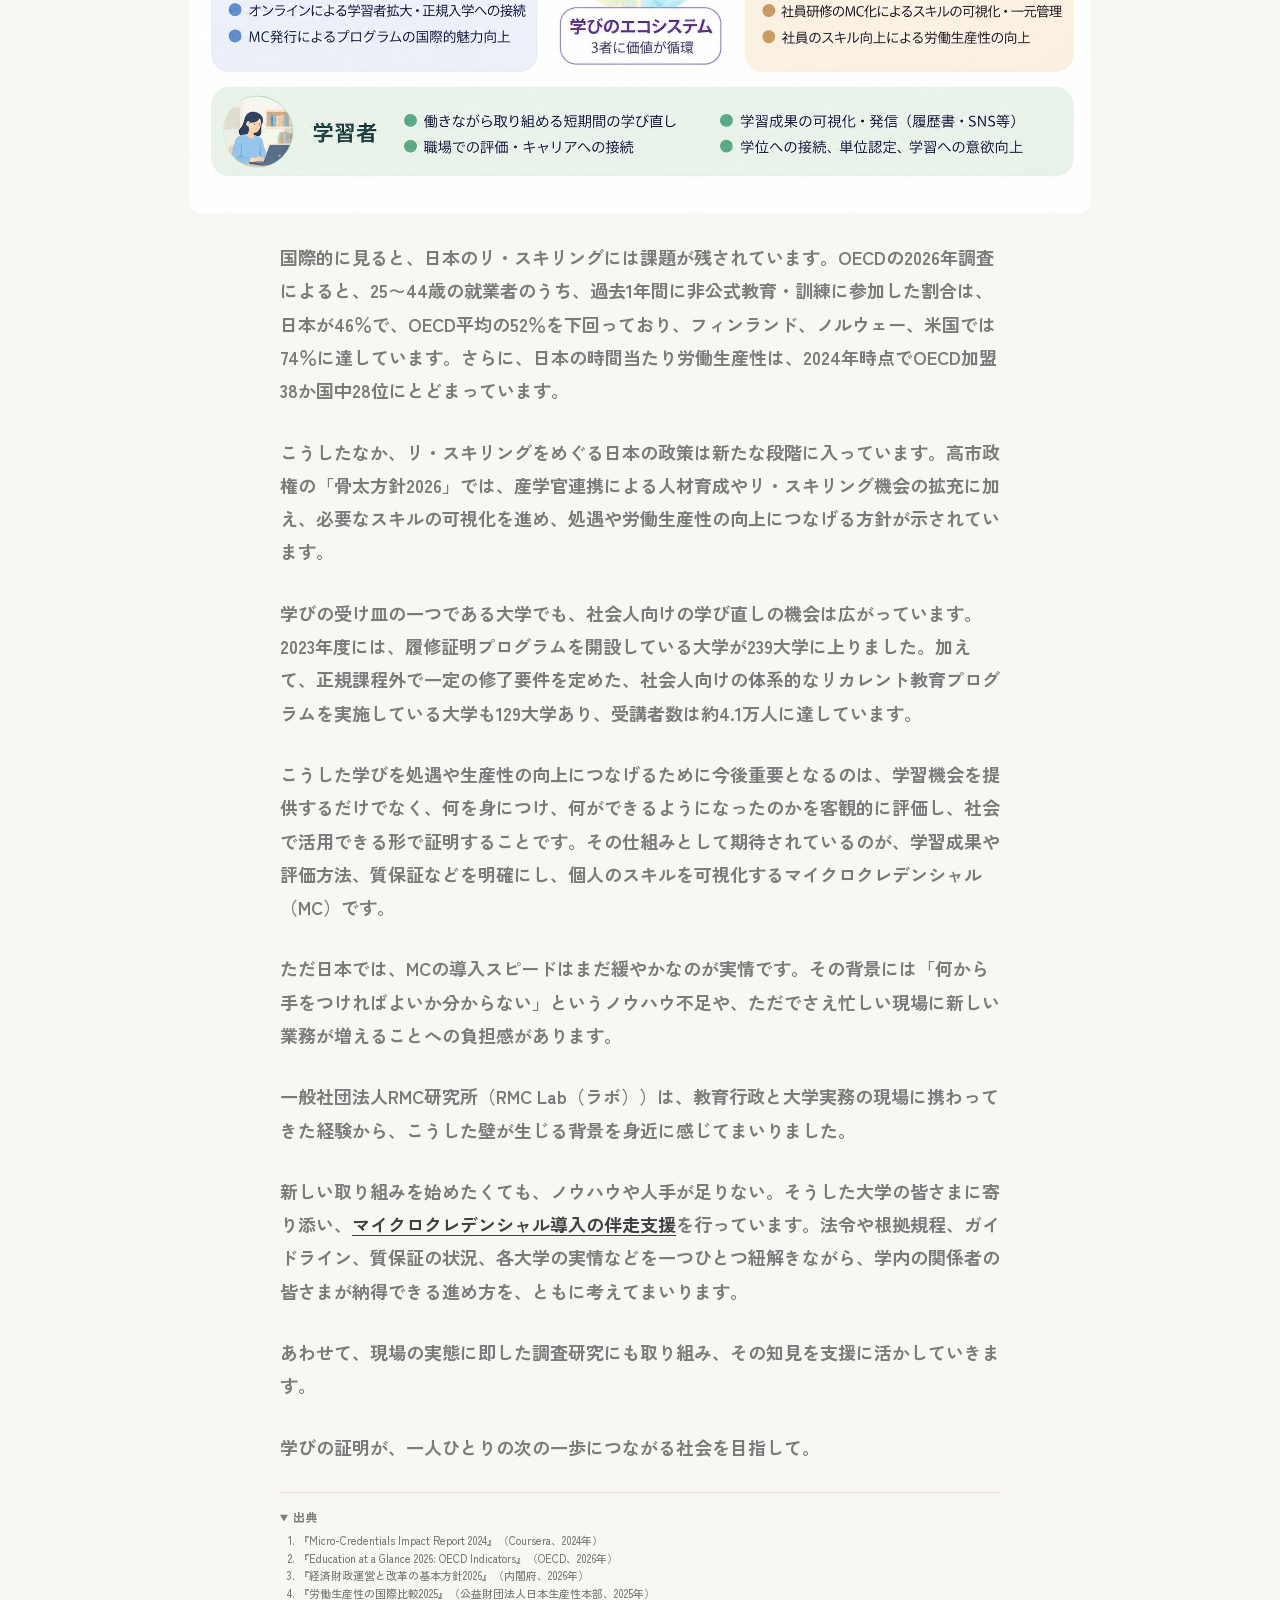
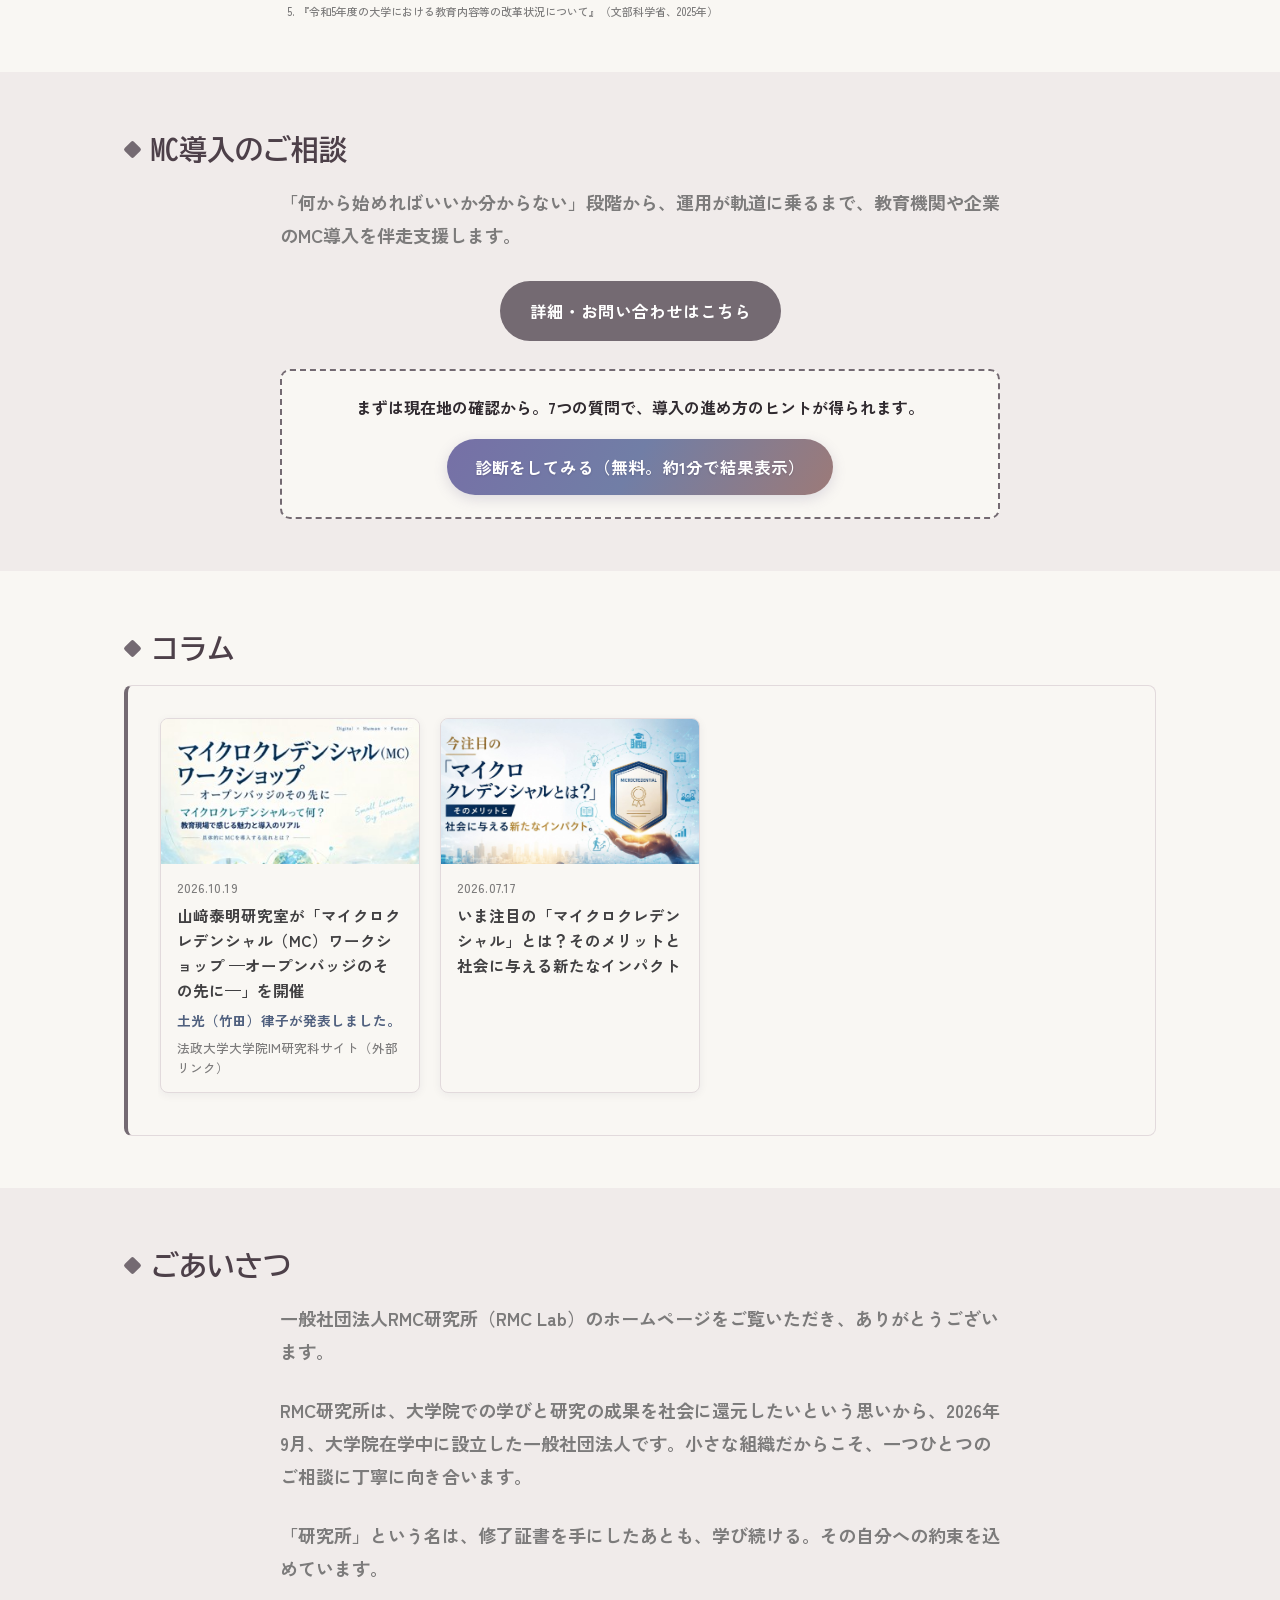
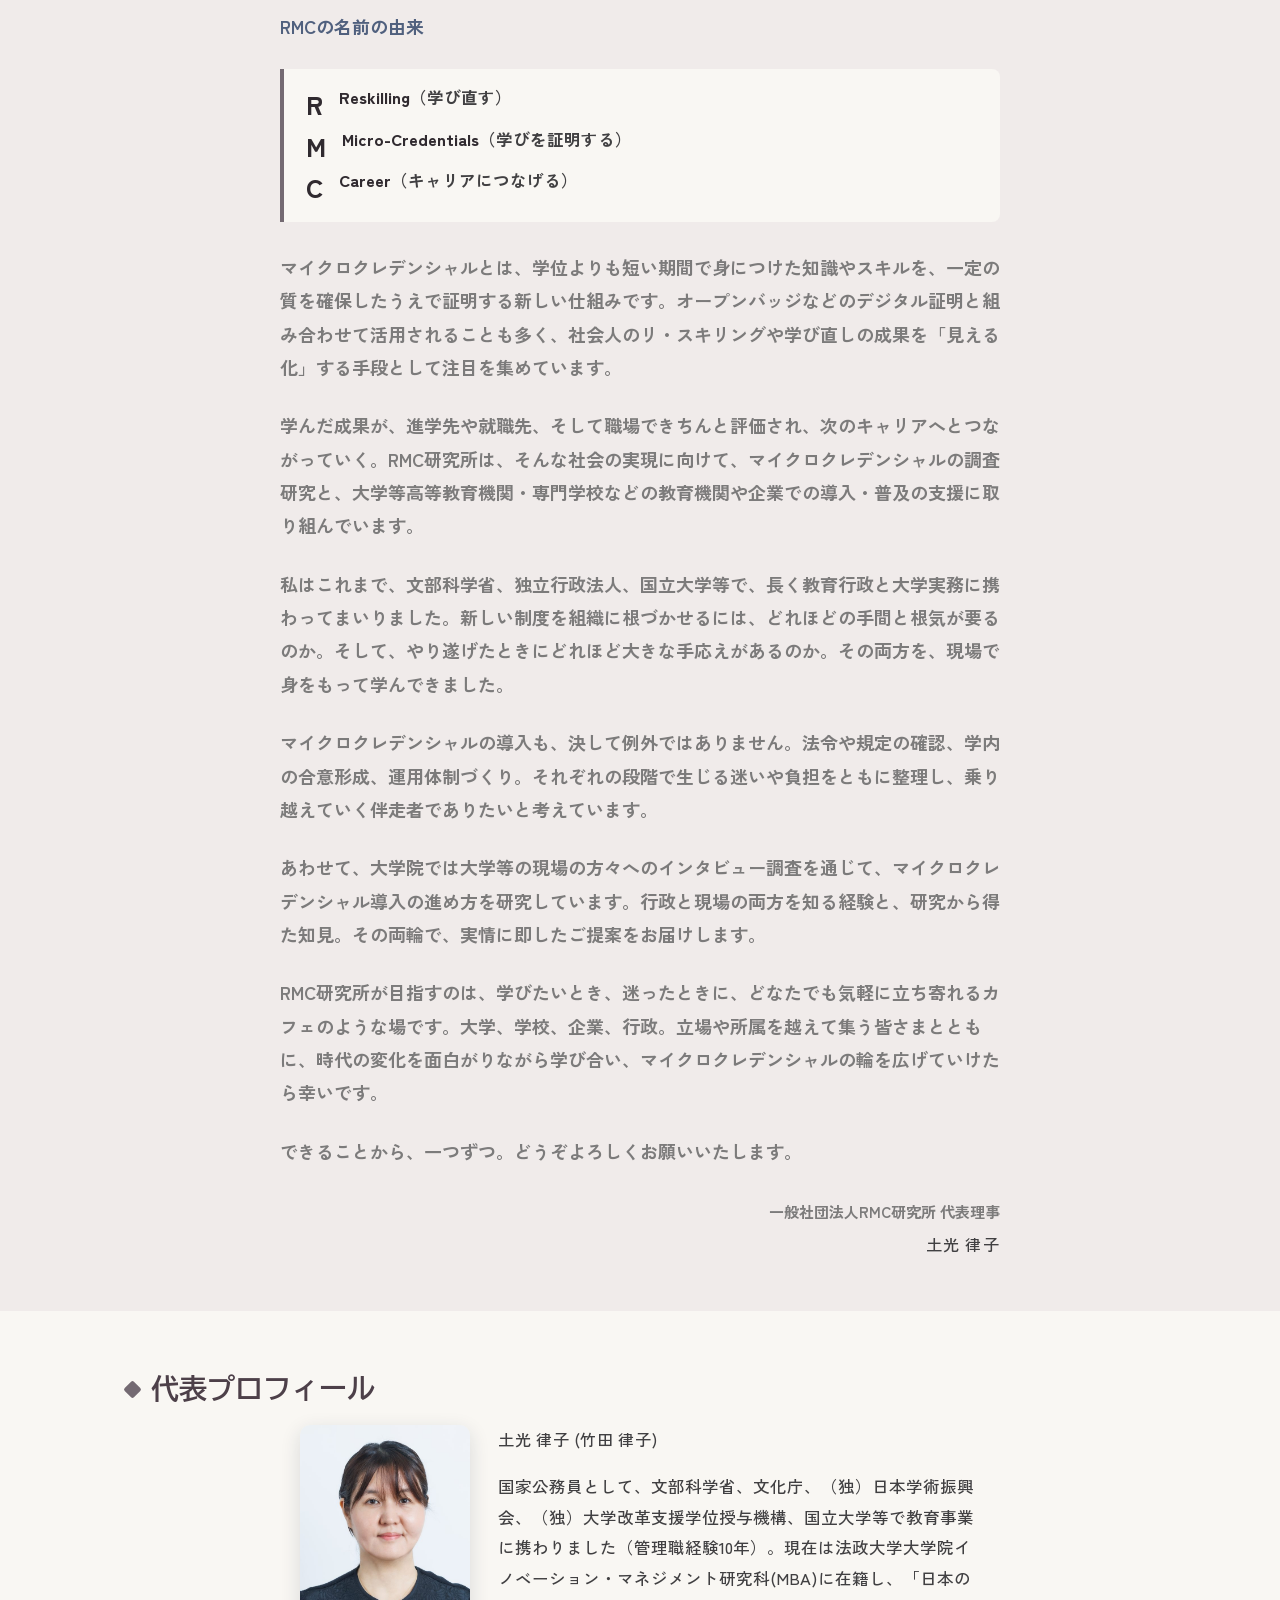
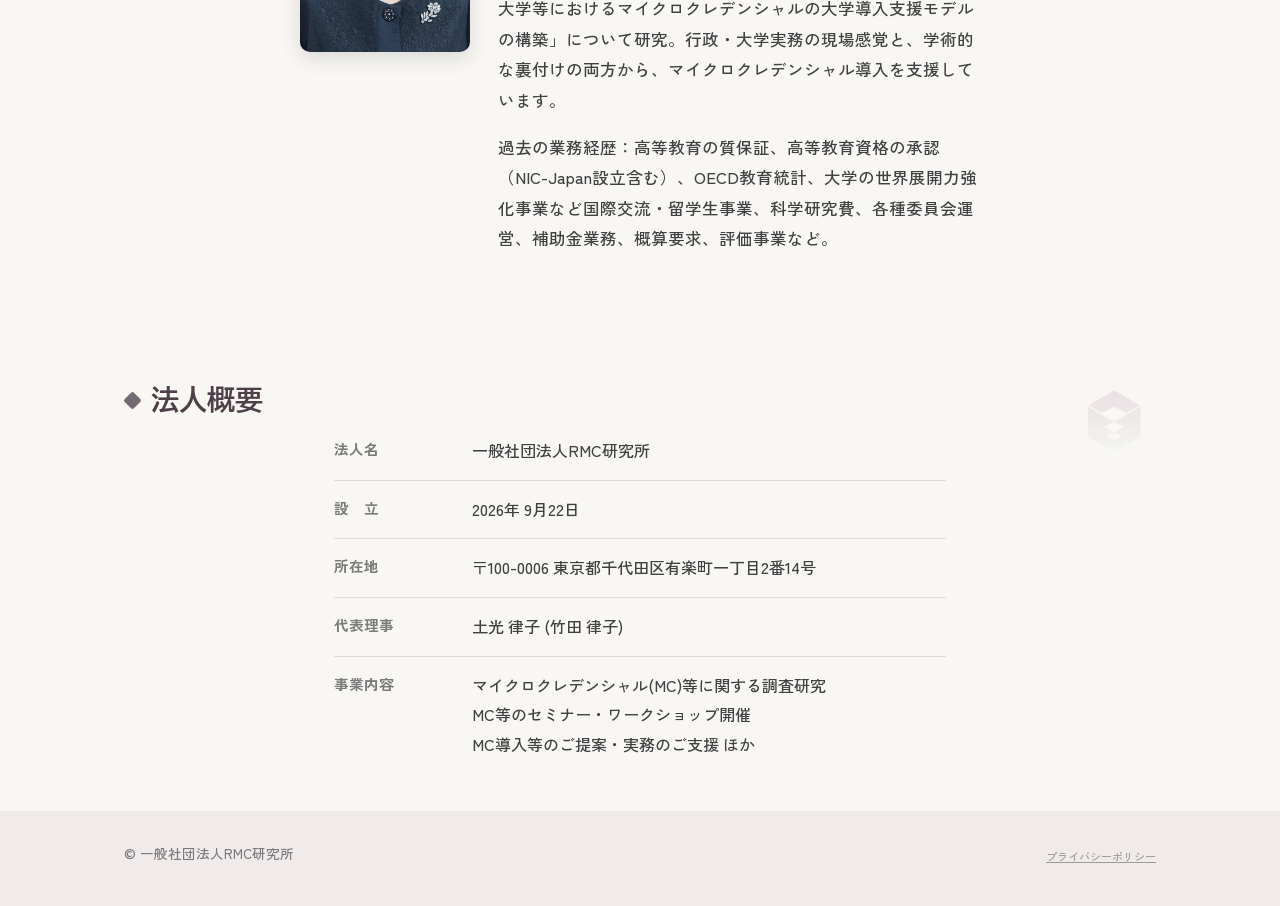
==== commit 80965a1e: "SEOの見出し・構造化データ・住所表記を整備 - /mc_practice/のH1に対象キーワード「マイクロクレデンシャル導入支援」を設定し、ヒーロー部分に法人名表記を追加(見た目は現状維持) - ト" ====
--- a/index.html
+++ b/index.html
@@ -1,7 +1,7 @@
 <!doctype html>
 <!--
   一般社団法人RMC研究所 公式サイト トップページ。
-  法人としての静かな佇まいを重視し、CTA・料金訴求は/MC_practice/に集約している。
+  法人としての静かな佇まいを重視し、CTA・料金訴求は/mc_practice/に集約している。
 -->
 <html lang="ja">
 <head>
@@ -48,9 +48,9 @@
       "postalCode": "100-0006",
       "addressRegion": "東京都",
       "addressLocality": "千代田区",
-      "streetAddress": "有楽町一丁目2番14号6F"
+      "streetAddress": "有楽町一丁目2番14号"
     },
-    "founder": { "@type": "Person", "name": "土光律子" }
+    "founder": { "@type": "Person", "name": "土光律子", "alternateName": "竹田律子" }
   }
   </script>
 </head>
@@ -68,11 +68,11 @@
       <span class="nav-toggle-bar"></span>
     </button>
     <div class="site-nav-links" id="site-nav-links">
-      <a href="/MC_practice/">MC導入のご相談</a>
+      <a href="/mc_practice/">MC導入のご相談</a>
       <a href="/diagnosis.html">無料診断</a>
       <a href="#column">コラム</a>
     </div>
-    <a class="nav-cta" href="/MC_practice/#contact">お問い合わせ</a>
+    <a class="nav-cta" href="/mc_practice/#contact">お問い合わせ</a>
   </nav>
 
   <header class="hero hero-dawn">
@@ -106,7 +106,7 @@
       <p class="section-lede">こうした学びを処遇や生産性の向上につなげるために今後重要となるのは、学習機会を提供するだけでなく、何を身につけ、何ができるようになったのかを客観的に評価し、社会で活用できる形で証明することです。その仕組みとして期待されているのが、学習成果や評価方法、質保証などを明確にし、個人のスキルを可視化するマイクロクレデンシャル（MC）です。</p>
       <p class="section-lede">ただ日本では、MCの導入スピードはまだ緩やかなのが実情です。その背景には「何から手をつければよいか分からない」というノウハウ不足や、ただでさえ忙しい現場に新しい業務が増えることへの負担感があります。</p>
       <p class="section-lede">一般社団法人RMC研究所（RMC Lab（ラボ））は、教育行政と大学実務の現場に携わってきた経験から、こうした壁が生じる背景を身近に感じてまいりました。</p>
-      <p class="section-lede">新しい取り組みを始めたくても、ノウハウや人手が足りない。そうした大学の皆さまに寄り添い、マイクロクレデンシャル導入の伴走支援を行っています。法令や根拠規程、ガイドライン、質保証の状況、各大学の実情などを一つひとつ紐解きながら、学内の関係者の皆さまが納得できる進め方を、ともに考えてまいります。</p>
+      <p class="section-lede">新しい取り組みを始めたくても、ノウハウや人手が足りない。そうした大学の皆さまに寄り添い、<a href="/mc_practice/" style="color:var(--ink);text-decoration:underline;text-underline-offset:3px;">マイクロクレデンシャル導入の伴走支援</a>を行っています。法令や根拠規程、ガイドライン、質保証の状況、各大学の実情などを一つひとつ紐解きながら、学内の関係者の皆さまが納得できる進め方を、ともに考えてまいります。</p>
       <p class="section-lede">あわせて、現場の実態に即した調査研究にも取り組み、その知見を支援に活かしていきます。</p>
       <p class="section-lede"><span class="nw">学びの証明が、</span><span class="nw">一人ひとりの次の一歩に</span><span class="nw">つながる社会を目指して。</span></p>
       <details class="sources" id="mission-sources">
@@ -138,7 +138,7 @@
     <div class="wrap">
       <h2><span class="section-icon" aria-hidden="true"></span>MC導入のご相談</h2>
       <p class="section-lede">「何から始めればいいか分からない」段階から、運用が軌道に乗るまで、教育機関や企業のMC導入を伴走支援します。</p>
-      <p style="text-align:center;margin:0 0 24px;"><a class="btn-primary" href="/MC_practice/">詳細・お問い合わせはこちら</a></p>
+      <p style="text-align:center;margin:0 0 24px;"><a class="btn-primary" href="/mc_practice/">詳細・お問い合わせはこちら</a></p>
       <div class="diag-promo" style="max-width:720px;margin-left:auto;margin-right:auto;">
         <p class="diag-promo-text">まずは現在地の確認から。7つの質問で、導入の進め方のヒントが得られます。</p>
         <a class="btn-ghost btn-bloom" href="/diagnosis.html">診断をしてみる（無料。約1分で結果表示）</a>
@@ -299,7 +299,7 @@
       <dl class="org-info">
         <div><dt>法人名</dt><dd>一般社団法人RMC研究所</dd></div>
         <div><dt>設　立</dt><dd>2026年 9月22日</dd></div>
-        <div><dt>所在地</dt><dd>〒100-0006 東京都千代田区有楽町一丁目2番14号6F</dd></div>
+        <div><dt>所在地</dt><dd>〒100-0006 東京都千代田区有楽町一丁目2番14号</dd></div>
         <div><dt>代表理事</dt><dd>土光 律子 (竹田 律子)</dd></div>
         <div><dt>事業内容</dt><dd>マイクロクレデンシャル(MC)等に関する調査研究<br>MC等のセミナー・ワークショップ開催<br>MC導入等のご提案・実務のご支援 ほか</dd></div>
       </dl>
--- a/style.css
+++ b/style.css
@@ -174,12 +174,12 @@
 .hero-org .eyebrow { margin: 0 0 8px; }
 .hero-org-name { margin: 0 0 10px; font-size: 15px; font-weight: 600; color: #9A8E98; letter-spacing: 0.03em; }
 .hero-about { margin: 0; font-size: 19.5px; font-weight: 600; color: #857883; line-height: 1.8; letter-spacing: 0.02em; }
-.hero h1 .dot { font-size: 0.8em; margin-left: 0.04em; }
-/* MCP (business) hero: same type treatment and colors as the top page hero */
-.hero.hero-match h1 { color: #726A71; font-family: "Cormorant", "Segoe Print", serif; font-style: italic; font-weight: 600; font-size: clamp(32px, 4.8vw, 54px); line-height: 1.2; text-wrap: wrap; letter-spacing: 0; }
+.hero h1 .dot, .hero-tagline-en .dot { font-size: 0.8em; margin-left: 0.04em; }
+/* MCP (business) hero: the keyword "マイクロクレデンシャル導入支援" is the h1 for SEO, but it keeps the original small eyebrow-pill look (h1.eyebrow overrides the generic .hero h1 rule below). The English line is now a <p>, restyled to look exactly like the original h1 tagline. Visual result is unchanged from before. */
+.hero.hero-match h1.eyebrow { font-size: 14.5px; font-weight: 700; letter-spacing: 0.14em; color: #7A6378; text-transform: uppercase; margin: 0 0 16px; background: #DCE4F0; display: inline-block; padding: 5px 14px; border-radius: 3px; line-height: normal; word-break: normal; overflow-wrap: normal; text-wrap: initial; }
+.hero.hero-match .hero-tagline-en { color: #726A71; font-family: "Cormorant", "Segoe Print", serif; font-style: italic; font-weight: 600; font-size: clamp(32px, 4.8vw, 54px); line-height: 1.2; text-wrap: wrap; letter-spacing: 0; margin: 0 0 20px; word-break: keep-all; overflow-wrap: break-word; }
 .hero.hero-match p.lede { color: #50607E; max-width: none; text-wrap: wrap; font-size: 18px; margin-bottom: 0; }
-.hero.hero-match .eyebrow { color: #7A6378; background: #DCE4F0; }
-@media (max-width: 640px) { .hero.hero-match .hero-content { text-align: center; padding: 26px 18px; } .hero.hero-match .hero-actions { justify-content: center; } .hero.hero-match h1 { font-size: clamp(21px, 6.2vw, 28px); } .hero.hero-match p.lede { font-size: 15px; } .hero.hero-match .pc-br { display: none; } .hero.hero-match .eyebrow { font-size: 12px; letter-spacing: 0.04em; } }
+@media (max-width: 640px) { .hero.hero-match .hero-content { text-align: center; padding: 26px 18px; } .hero.hero-match .hero-actions { justify-content: center; } .hero.hero-match h1.eyebrow { font-size: 12px; letter-spacing: 0.04em; } .hero.hero-match .hero-tagline-en { font-size: clamp(21px, 6.2vw, 28px); } .hero.hero-match p.lede { font-size: 15px; } .hero.hero-match .pc-br { display: none; } }
 /* dawn-flower gradient button (lavender -> sky -> peach) */
 .btn-ghost.btn-bloom {
   background: linear-gradient(120deg, #7670A6 0%, #717EA6 48%, #9C7A78 100%);
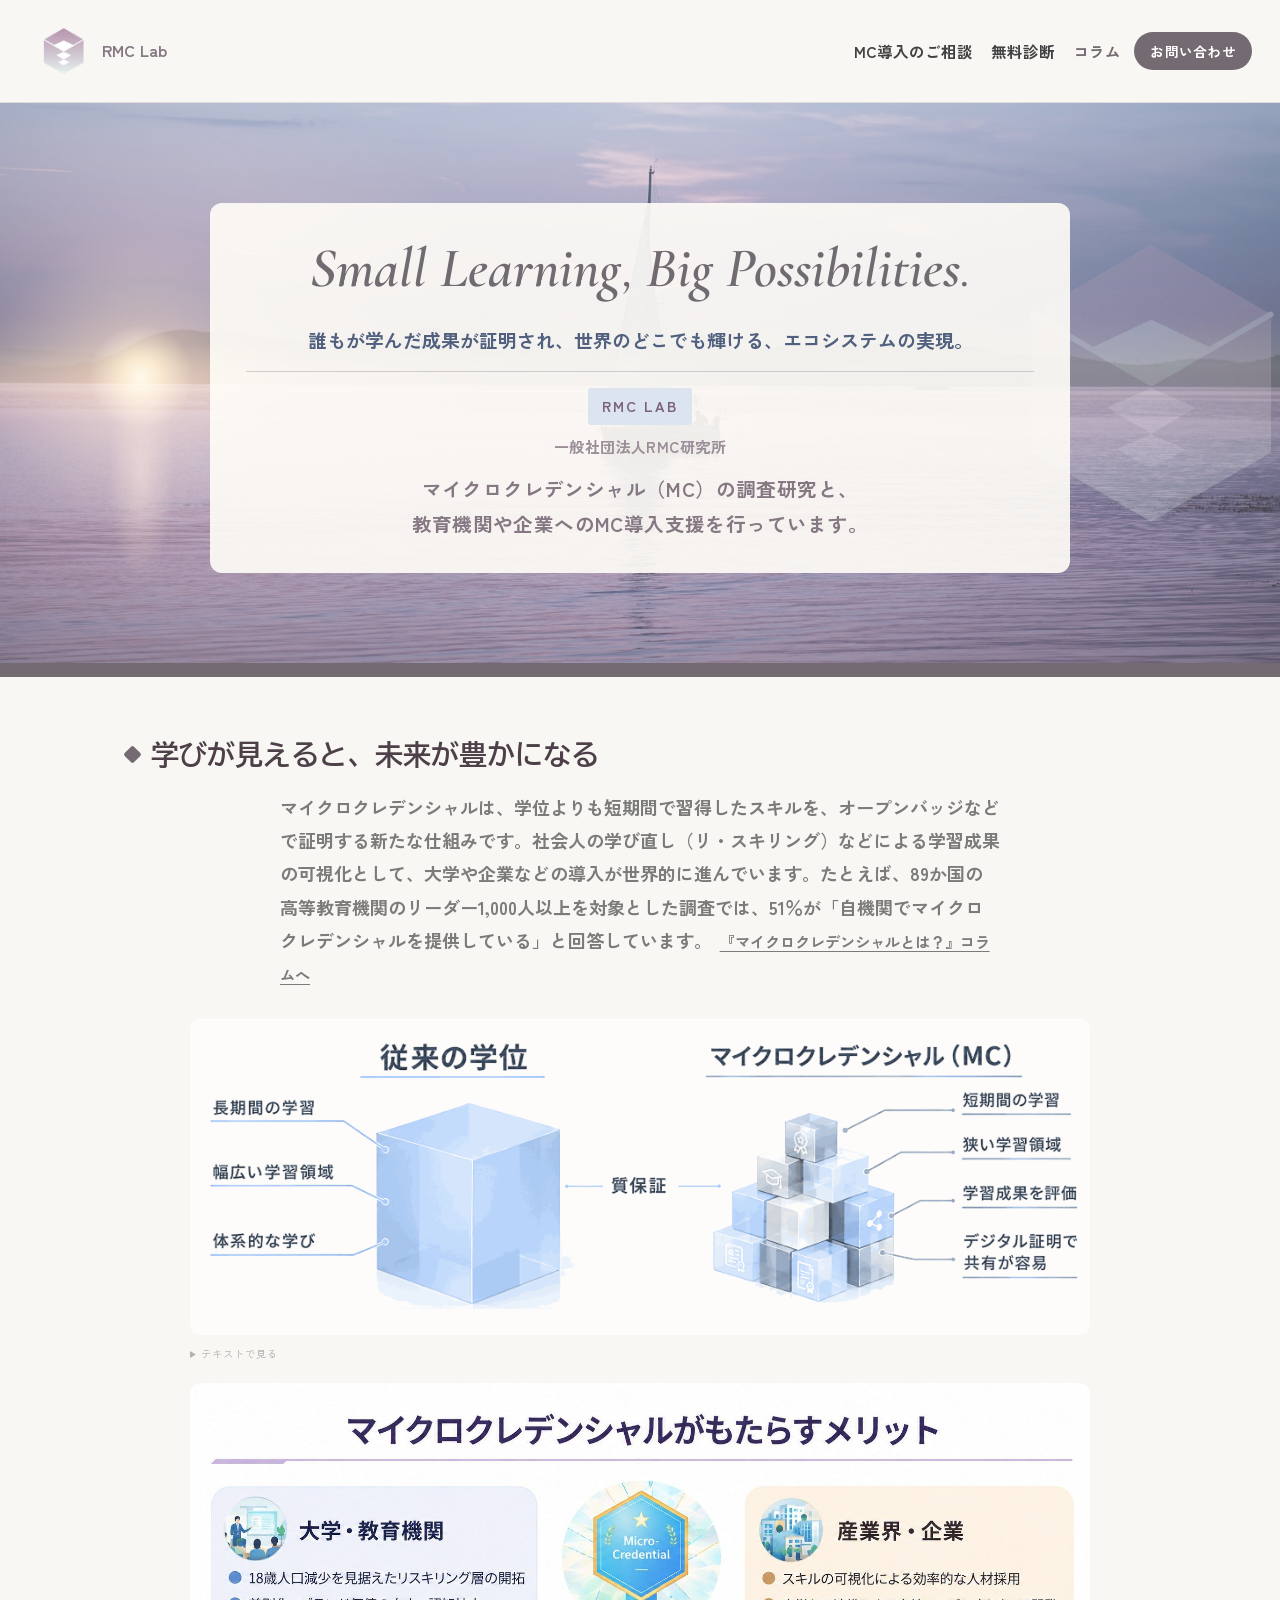
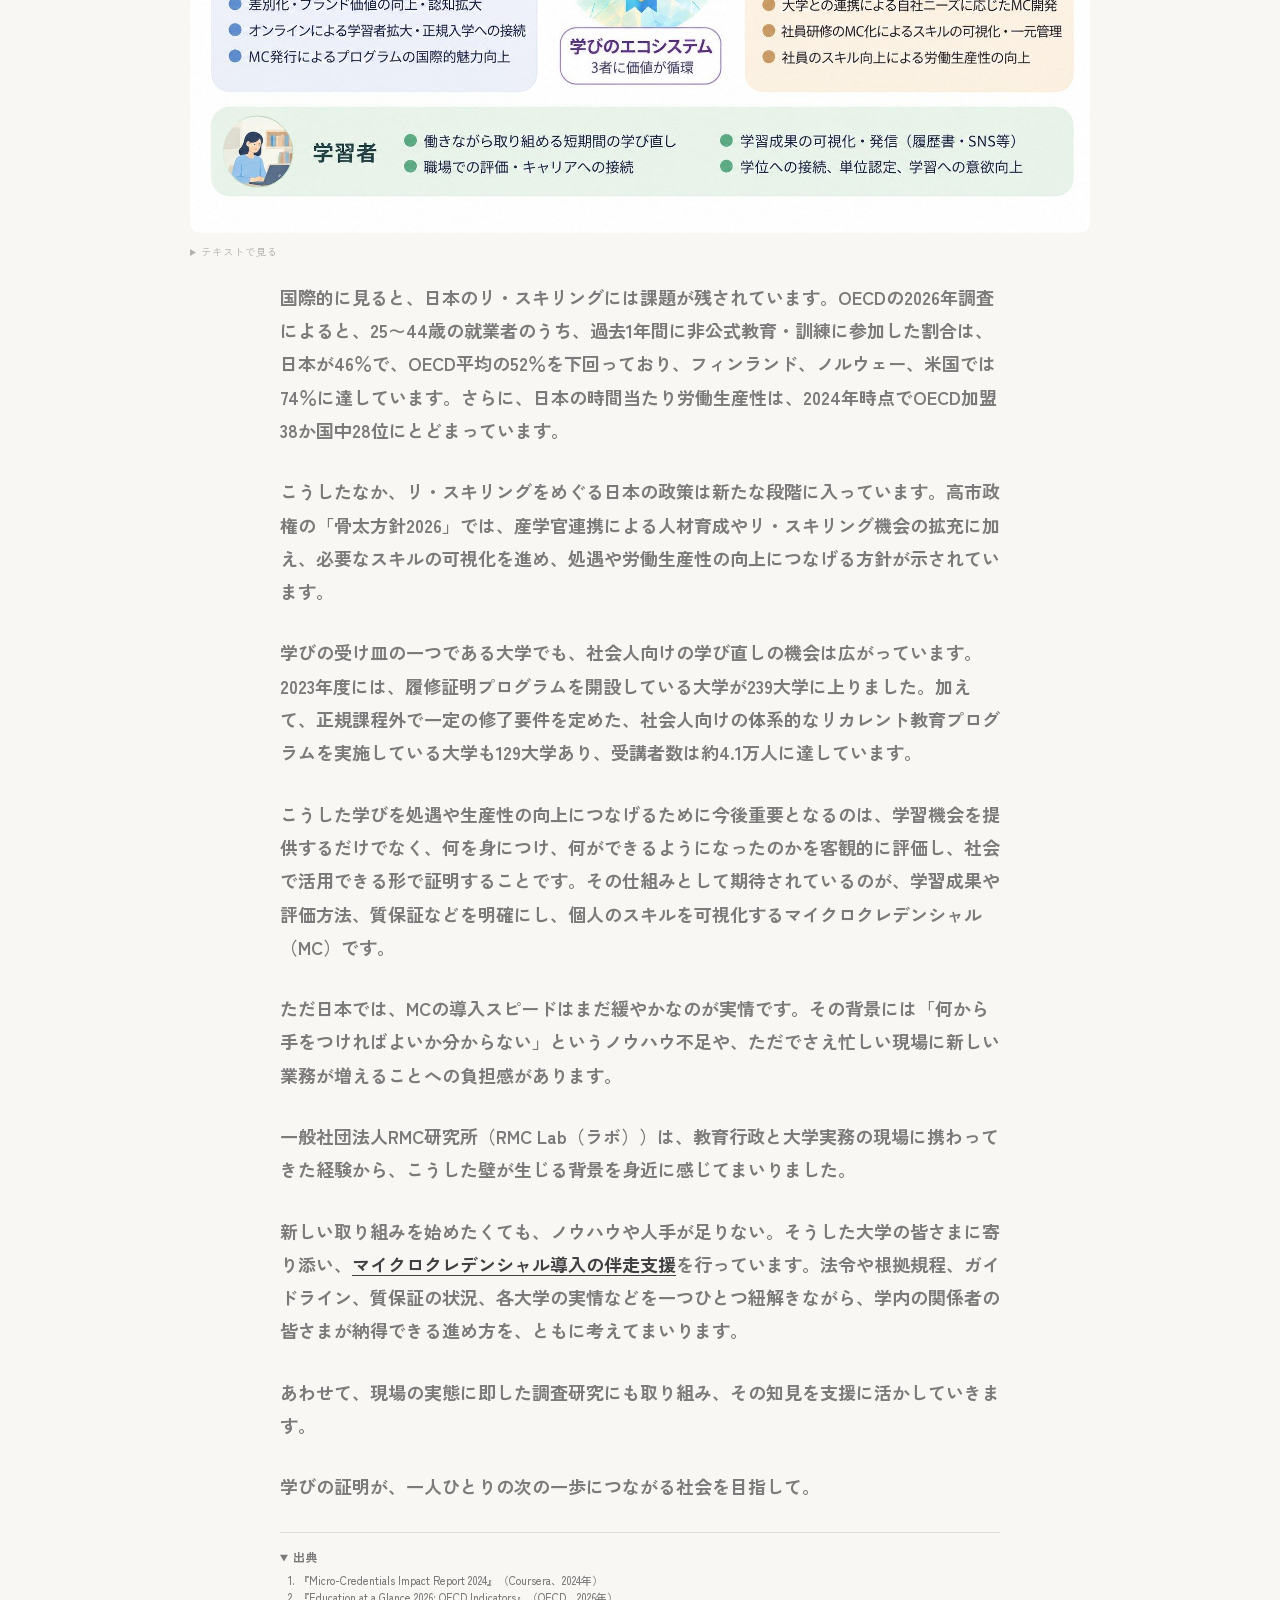
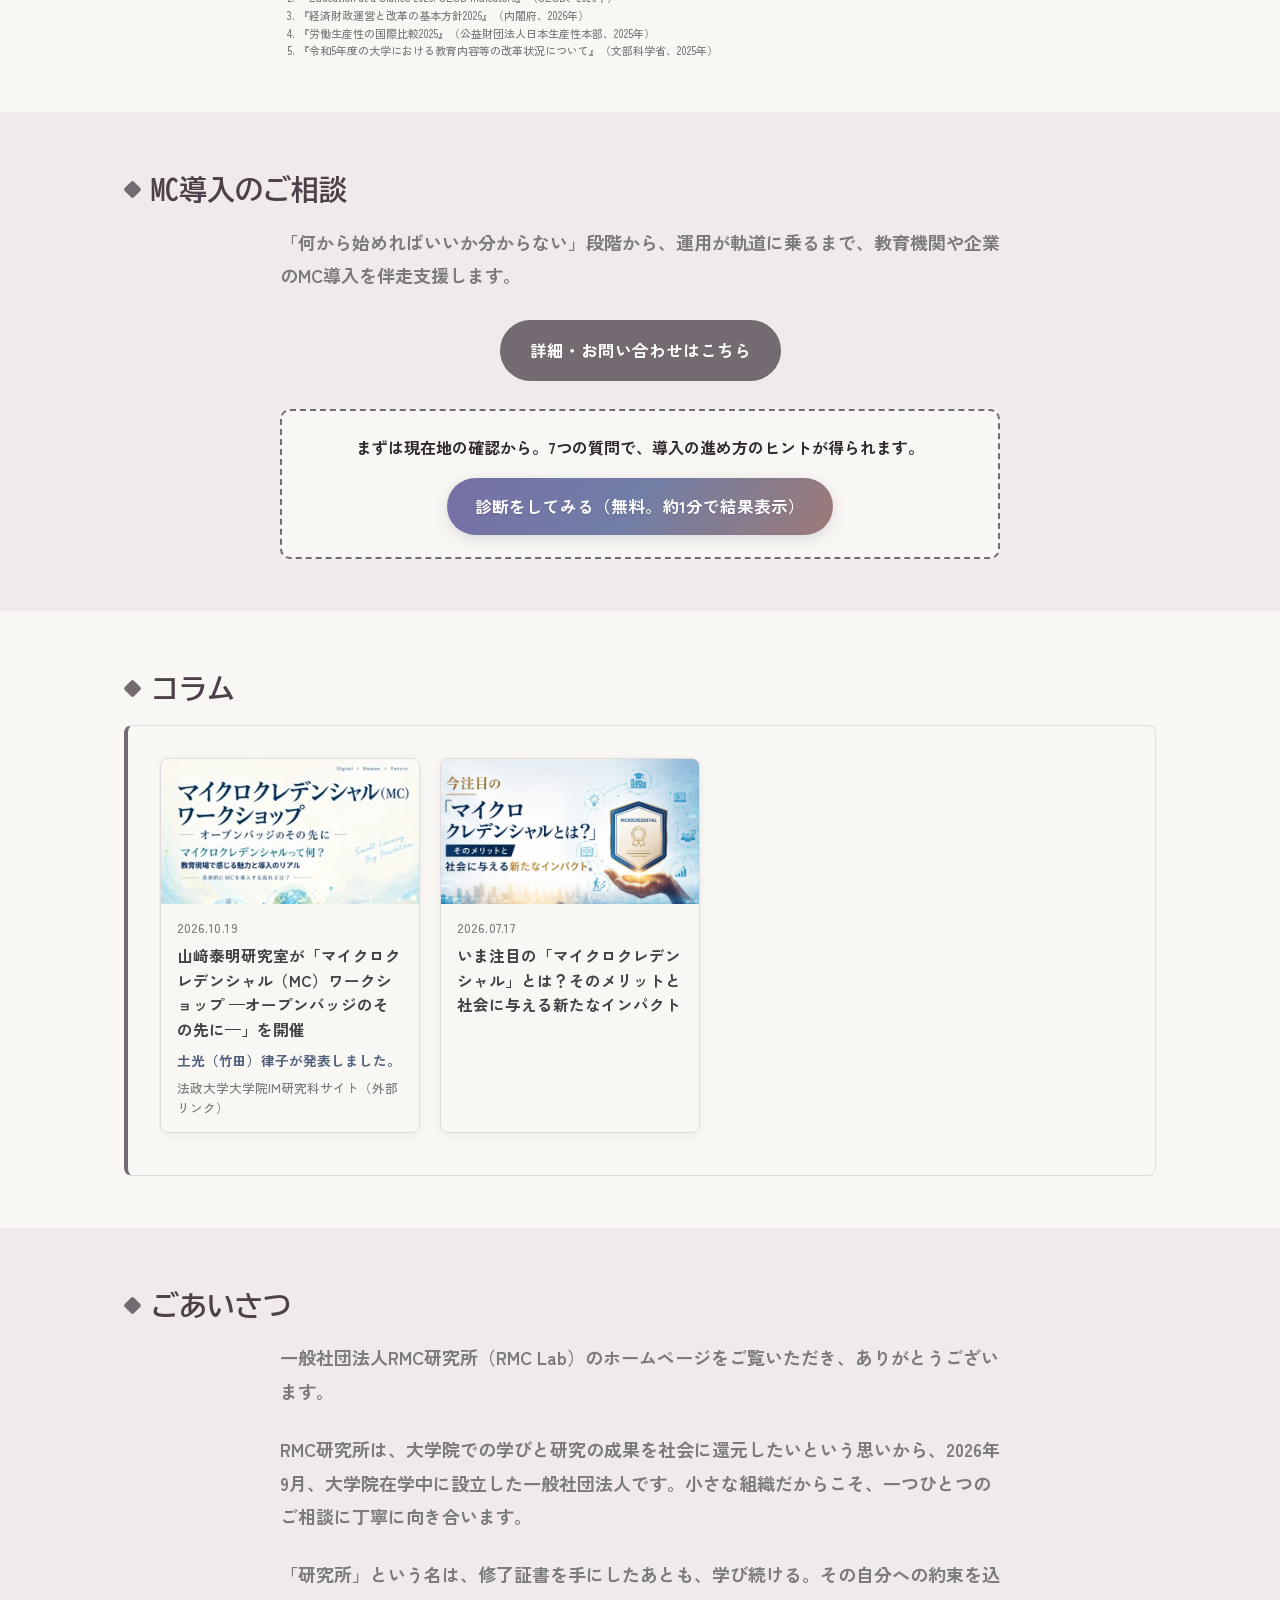
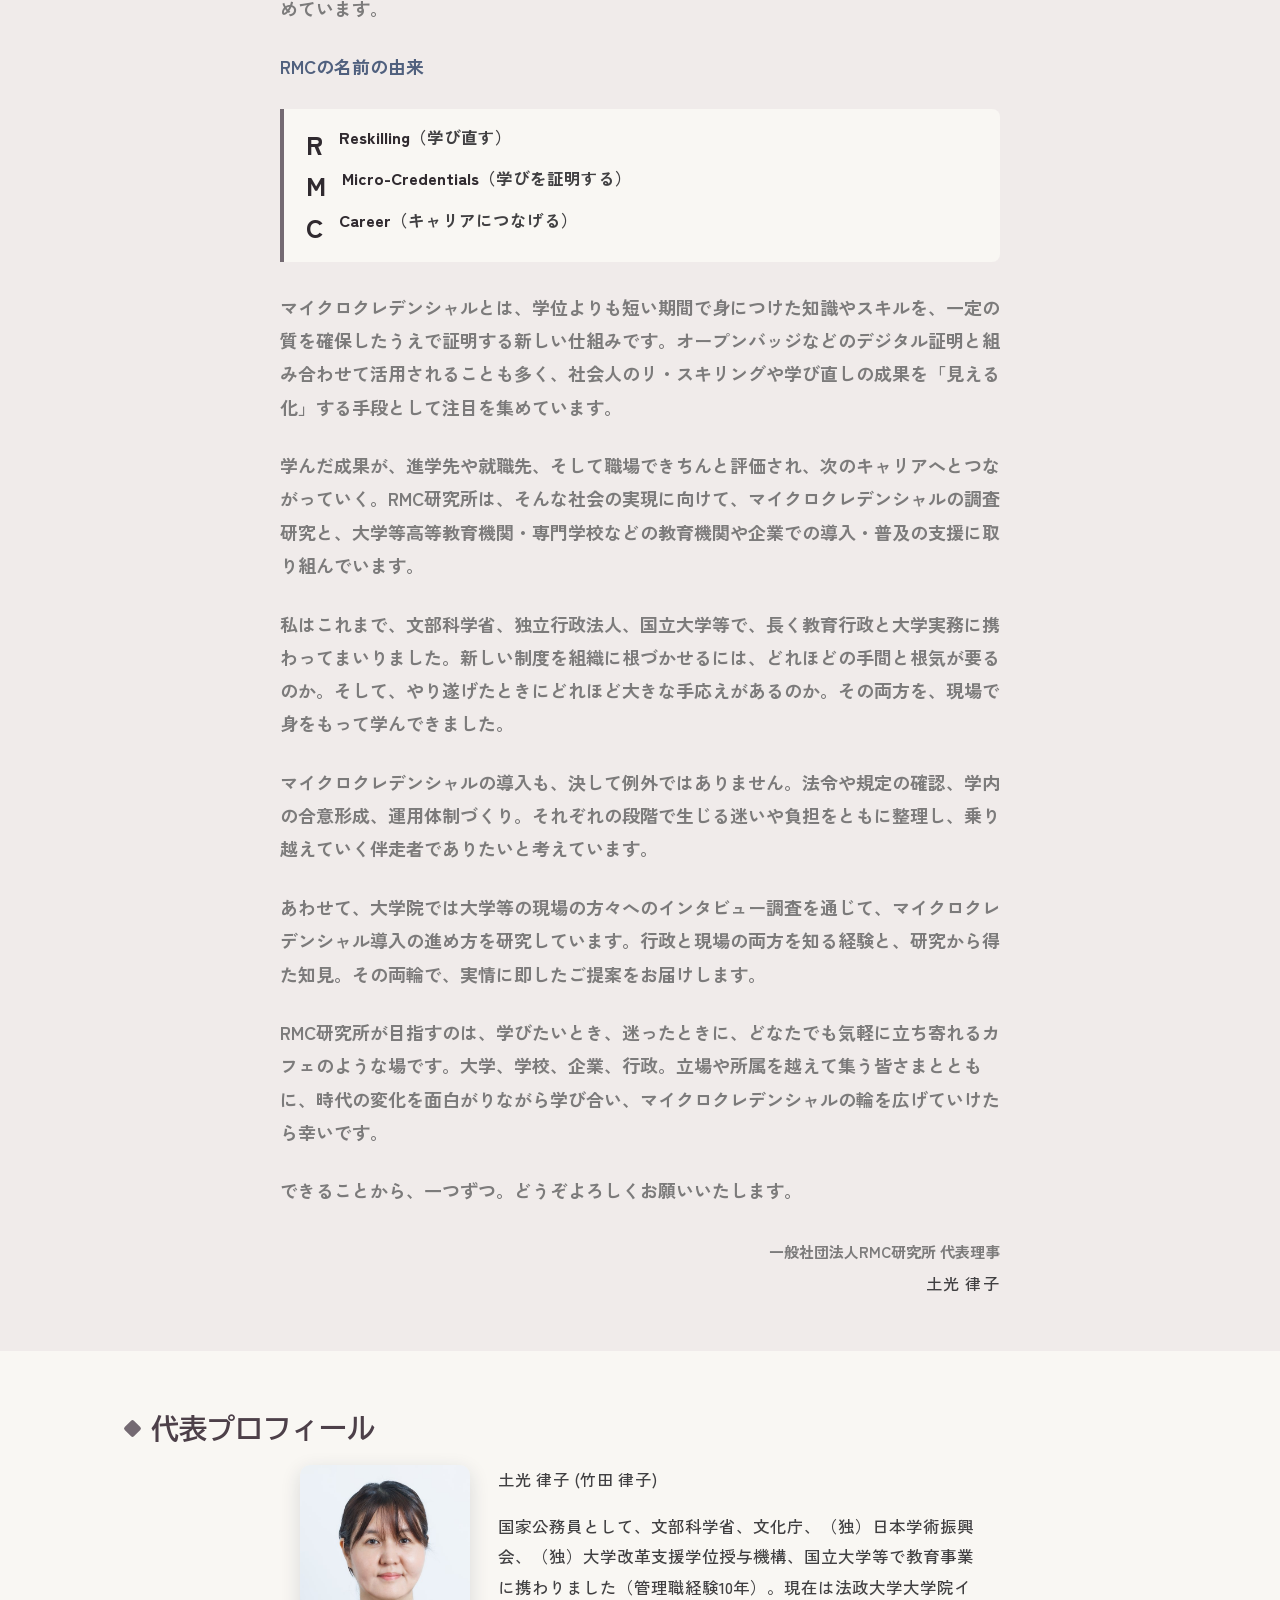
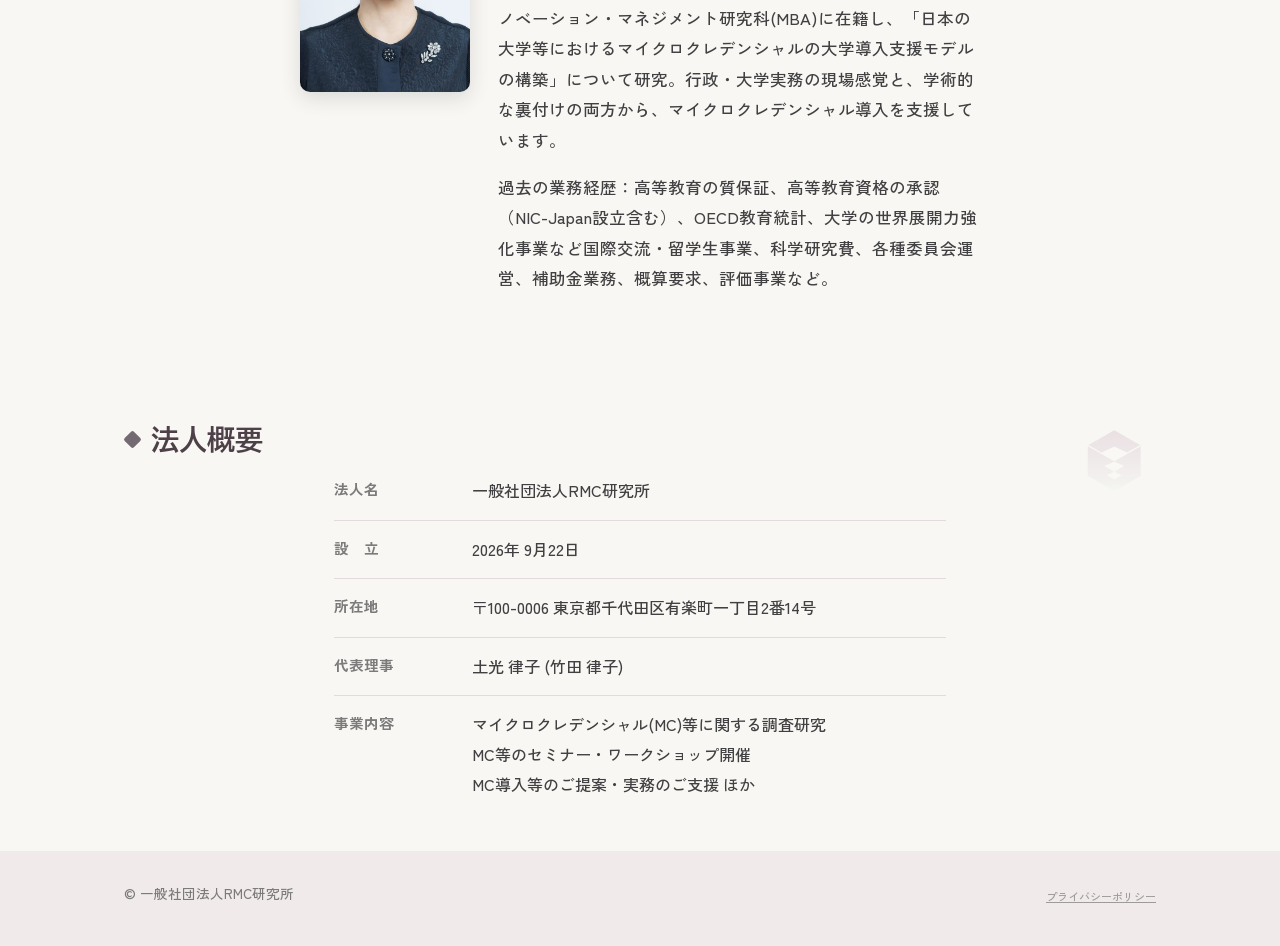
==== commit 112ab16b: "AI検索・構造化データ対応: sameAs/knowsAbout追加、比較図をテキスト版・表形式に、画像圧縮、サイトマップ更新 - 各ページのOrganization/Service構造化データにsa" ====
--- a/index.html
+++ b/index.html
@@ -43,6 +43,7 @@
     "url": "https://rmc-lab.jp/",
     "logo": "https://rmc-lab.jp/logo-mark.png",
     "foundingDate": "2026-09-22",
+    "knowsAbout": ["マイクロクレデンシャル", "マイクロクレデンシャル導入支援", "リスキリング", "学習成果の可視化", "オープンバッジ"],
     "address": {
       "@type": "PostalAddress",
       "postalCode": "100-0006",
@@ -50,7 +51,16 @@
       "addressLocality": "千代田区",
       "streetAddress": "有楽町一丁目2番14号"
     },
-    "founder": { "@type": "Person", "name": "土光律子", "alternateName": "竹田律子" }
+    "founder": {
+      "@type": "Person",
+      "name": "土光律子",
+      "alternateName": "竹田律子",
+      "sameAs": [
+        "https://researchmap.jp/td.ritsuko",
+        "https://www.linkedin.com/in/ritsuko-takeda-doko-3192353b8/"
+      ]
+    },
+    "sameAs": ["https://www.facebook.com/profile.php?id=61596411629934"]
   }
   </script>
 </head>
@@ -98,8 +108,49 @@
     <div class="wrap">
       <h2><span class="section-icon" aria-hidden="true"></span>学びが見えると、未来が豊かになる</h2>
       <p class="section-lede">マイクロクレデンシャルは、学位よりも短期間で習得したスキルを、オープンバッジなどで証明する新たな仕組みです。社会人の学び直し（リ・スキリング）などによる学習成果の可視化として、大学や企業などの導入が世界的に進んでいます。たとえば、89か国の高等教育機関のリーダー1,000人以上を対象とした調査では、<span class="nw">51％が「自機関で</span>マイクロクレデンシャルを提供している」と回答しています。<a href="/column-01.html" style="color:var(--ink-soft);font-size:0.85em;text-decoration:underline;text-underline-offset:3px;margin-left:0.5em;">『マイクロクレデンシャルとは？』コラムへ</a></p>
-      <img src="/mc-comparison-v4.png" width="2048" height="720" alt="従来の学位とマイクロクレデンシャル（MC）の比較図。従来の学位は長期間の学習・幅広い学習領域・体系的な学び、マイクロクレデンシャルは短期間の学習・狭い学習領域・学習成果を評価・デジタル証明で共有が容易という特徴を持ち、どちらも質保証が共通する" style="display:block;max-width:900px;height:auto;width:100%;margin:0 auto 28px;border-radius:10px;">
-      <img src="/mc-benefits.jpg" width="1774" height="887" alt="マイクロクレデンシャルがもたらすメリット。大学・教育機関には18歳人口減少を見据えたリスキリング層の開拓、差別化・ブランド価値の向上・認知拡大、オンラインによる学習者拡大・正規入学への接続、MC発行によるプログラムの国際的魅力向上。産業界・企業にはスキルの可視化による効率的な人材採用、大学との連携による自社ニーズに応じたMC開発、社員研修のMC化によるスキルの可視化・一元管理、社員のスキル向上による労働生産性の向上。学習者には働きながら取り組める短期間の学び直し、職場での評価・キャリアへの接続、学習成果の可視化・発信、学位への接続・単位認定・学習への意欲向上という価値があり、3者の間で学びのエコシステムとして価値が循環する" style="display:block;max-width:900px;height:auto;width:100%;margin:0 auto 28px;border-radius:10px;">
+      <img src="/mc-comparison-v4.png" width="2048" height="720" alt="従来の学位とマイクロクレデンシャル（MC）の比較図。従来の学位は長期間の学習・幅広い学習領域・体系的な学び、マイクロクレデンシャルは短期間の学習・狭い学習領域・学習成果を評価・デジタル証明で共有が容易という特徴を持ち、どちらも質保証が共通する" style="display:block;max-width:900px;height:auto;width:100%;margin:0 auto 10px;border-radius:10px;">
+      <details class="img-text">
+        <summary>テキストで見る</summary>
+        <div>
+          <p class="img-text-title">従来の学位とマイクロクレデンシャル（MC）の比較</p>
+          <table class="compare-table">
+            <thead>
+              <tr><th>従来の学位</th><th>マイクロクレデンシャル（MC）</th></tr>
+            </thead>
+            <tbody>
+              <tr>
+                <td>
+                  <ul>
+                    <li>長期間の学習</li>
+                    <li>幅広い学習領域</li>
+                    <li>体系的な学び</li>
+                  </ul>
+                </td>
+                <td>
+                  <ul>
+                    <li>短期間の学習</li>
+                    <li>狭い学習領域</li>
+                    <li>学習成果を評価</li>
+                    <li>デジタル証明で共有が容易</li>
+                  </ul>
+                </td>
+              </tr>
+            </tbody>
+          </table>
+          <p class="compare-note">共通点：どちらも質保証の仕組みがある。</p>
+        </div>
+      </details>
+      <img src="/mc-benefits.jpg" width="1774" height="887" alt="マイクロクレデンシャルがもたらすメリット。大学・教育機関には18歳人口減少を見据えたリスキリング層の開拓、差別化・ブランド価値の向上・認知拡大、オンラインによる学習者拡大・正規入学への接続、MC発行によるプログラムの国際的魅力向上。産業界・企業にはスキルの可視化による効率的な人材採用、大学との連携による自社ニーズに応じたMC開発、社員研修のMC化によるスキルの可視化・一元管理、社員のスキル向上による労働生産性の向上。学習者には働きながら取り組める短期間の学び直し、職場での評価・キャリアへの接続、学習成果の可視化・発信、学位への接続・単位認定・学習への意欲向上という価値があり、3者の間で学びのエコシステムとして価値が循環する" style="display:block;max-width:900px;height:auto;width:100%;margin:0 auto 10px;border-radius:10px;">
+      <details class="img-text">
+        <summary>テキストで見る</summary>
+        <div>
+          <p class="img-text-title">マイクロクレデンシャルがもたらすメリット</p>
+          <p><strong>大学・教育機関：</strong>18歳人口減少を見据えたリスキリング層の開拓、差別化・ブランド価値の向上・認知拡大、オンラインによる学習者拡大・正規入学への接続、MC発行によるプログラムの国際的魅力向上</p>
+          <p><strong>産業界・企業：</strong>スキルの可視化による効率的な人材採用、大学との連携による自社ニーズに応じたMC開発、社員研修のMC化によるスキルの可視化・一元管理、社員のスキル向上による労働生産性の向上</p>
+          <p><strong>学習者：</strong>働きながら取り組める短期間の学び直し、職場での評価・キャリアへの接続、学習成果の可視化・発信、学位への接続・単位認定・学習への意欲向上</p>
+          <p>これら3者の間で、学びのエコシステムとして価値が循環する。</p>
+        </div>
+      </details>
       <p class="section-lede">国際的に見ると、日本のリ・スキリングには課題が残されています。OECDの2026年調査によると、25～44歳の就業者のうち、過去1年間に非公式教育・訓練に参加した割合は、日本が46％で、OECD平均の52％を下回っており、フィンランド、ノルウェー、米国では74％に達しています。さらに、日本の時間当たり労働生産性は、2024年時点でOECD加盟38か国中28位にとどまっています。</p>
       <p class="section-lede">こうしたなか、リ・スキリングをめぐる日本の政策は新たな段階に入っています。高市政権の「骨太方針2026」では、産学官連携による人材育成やリ・スキリング機会の拡充に加え、必要なスキルの可視化を進め、処遇や労働生産性の向上につなげる方針が示されています。</p>
       <p class="section-lede">学びの受け皿の一つである大学でも、社会人向けの学び直しの機会は広がっています。2023年度には、履修証明プログラムを開設している大学が239大学に上りました。加えて、正規課程外で一定の修了要件を定めた、社会人向けの体系的なリカレント教育プログラムを実施している大学も129大学あり、受講者数は約4.1万人に達しています。</p>
--- a/style.css
+++ b/style.css
@@ -293,6 +293,23 @@
 }
 .sources summary { cursor: pointer; font-weight: 700; font-size: 12px; width: fit-content; }
 .sources ol { margin: 6px 0 0; padding-left: 1.6em; }
+.img-text { max-width: 900px; margin: 0 auto 20px; font-size: 11px; line-height: 1.7; color: var(--ink-soft); }
+.img-text summary { cursor: pointer; font-size: 10.5px; font-weight: 400; opacity: 0.55; width: fit-content; }
+.img-text summary:hover, .img-text summary:focus-visible { opacity: 0.85; }
+.img-text div { margin-top: 8px; }
+.img-text p { margin: 8px 0 0; }
+.img-text ul { margin: 8px 0 0; padding-left: 1.4em; }
+.img-text-title { font-weight: 700; color: var(--ink); opacity: 1; margin-top: 0; }
+.compare-table { width: 100%; border-collapse: collapse; margin: 10px 0 0; font-size: 12.5px; }
+.compare-table th { background: var(--teal); color: #fff; font-weight: 700; padding: 8px 12px; text-align: left; }
+.compare-table td { border: 1px solid var(--line); padding: 10px 12px; vertical-align: top; width: 50%; }
+.compare-table ul { margin: 0; padding-left: 1.2em; }
+.compare-table li { margin: 0 0 4px; }
+.compare-note { margin: 10px 0 0; font-size: 11px; }
+@media (max-width: 480px) {
+  .compare-table { font-size: 11px; }
+  .compare-table th, .compare-table td { padding: 7px 8px; }
+}
 #mission img { margin-left: auto; margin-right: auto; }
 #founder .profile-row { max-width: 680px; margin-left: auto; margin-right: auto; }
 
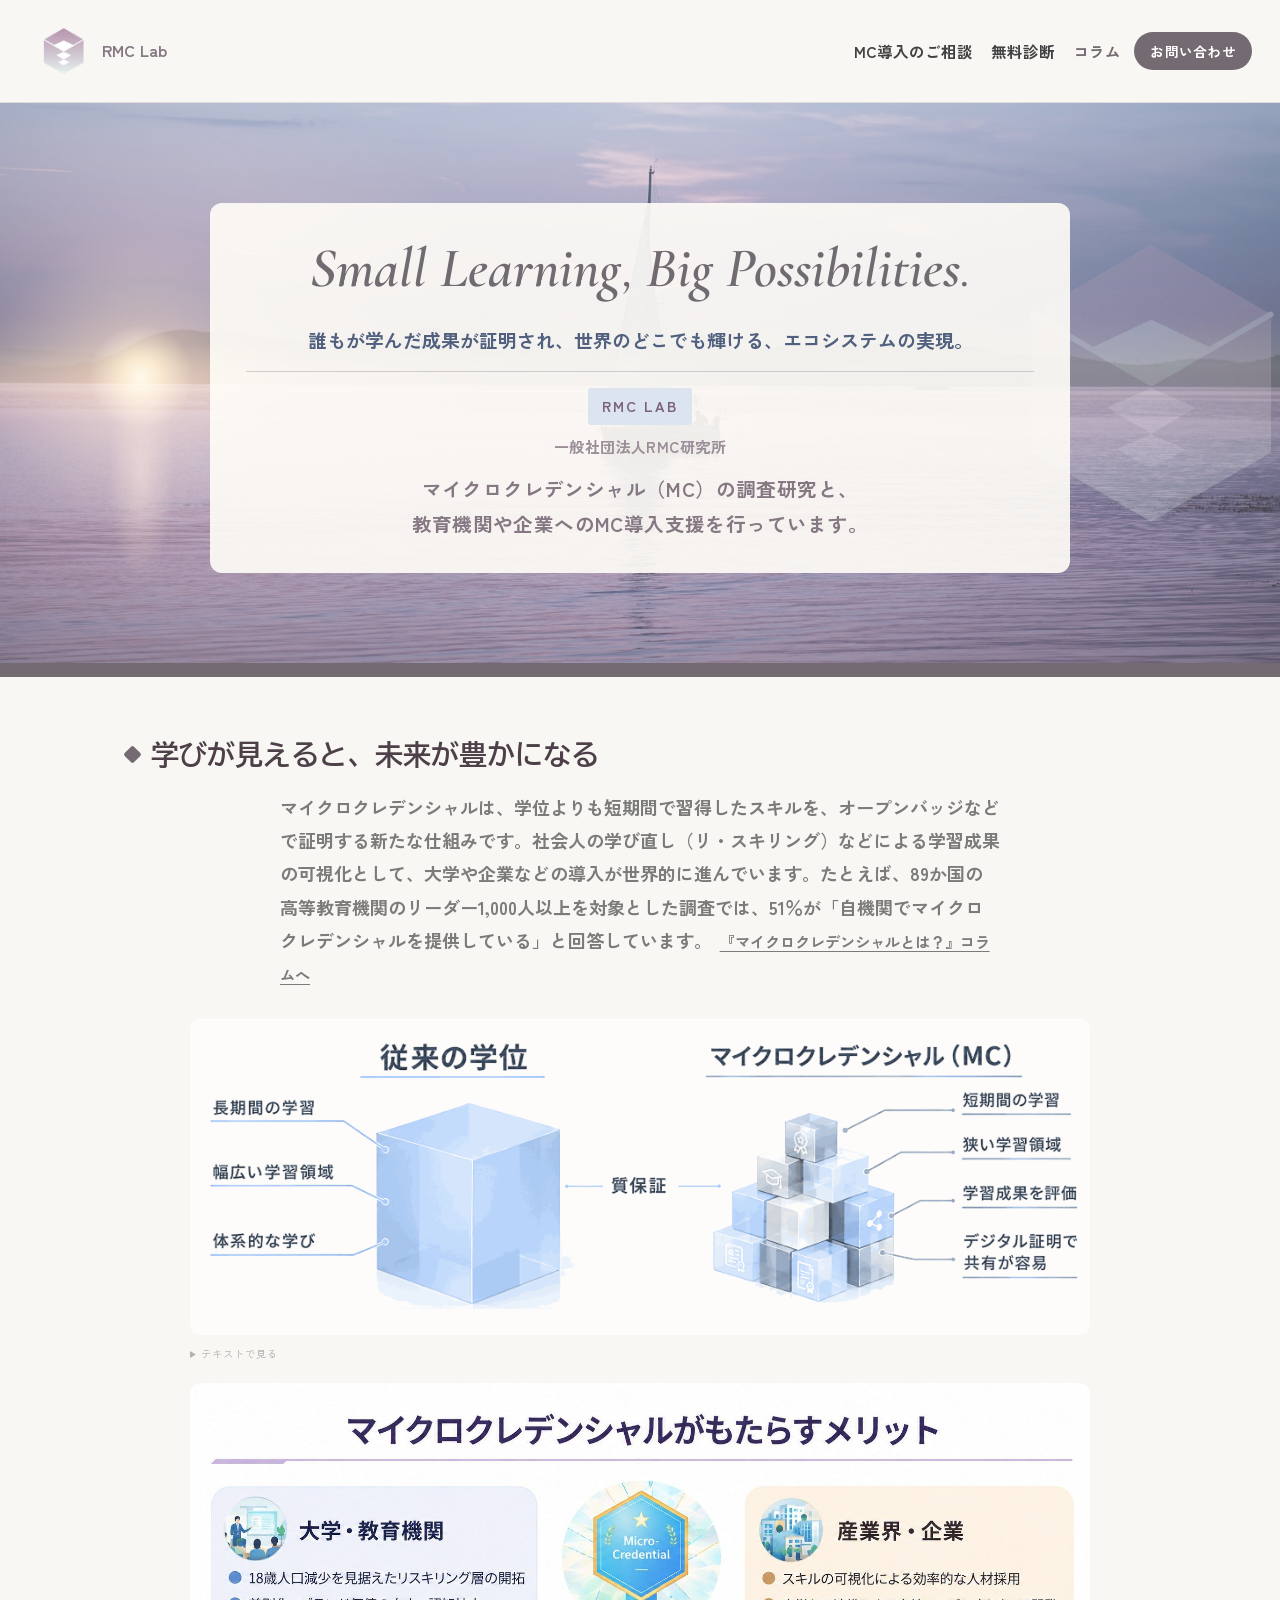
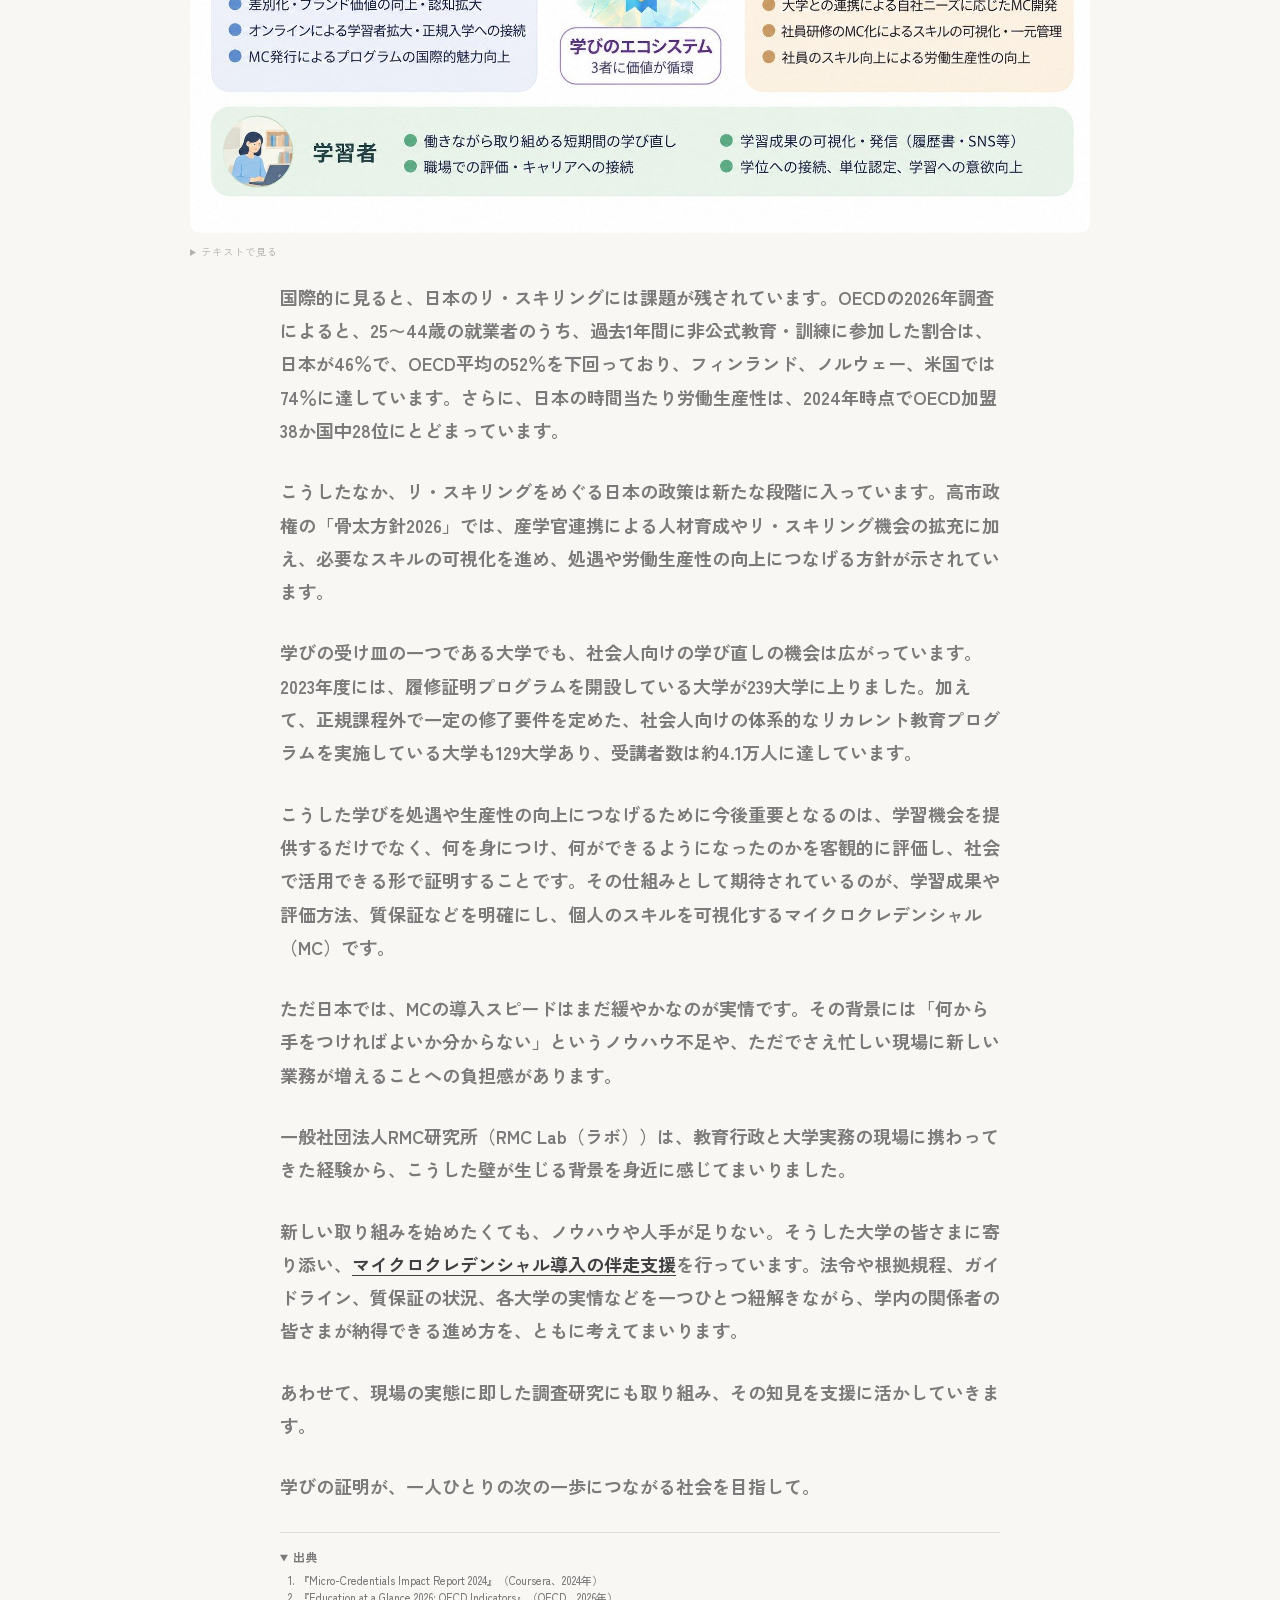
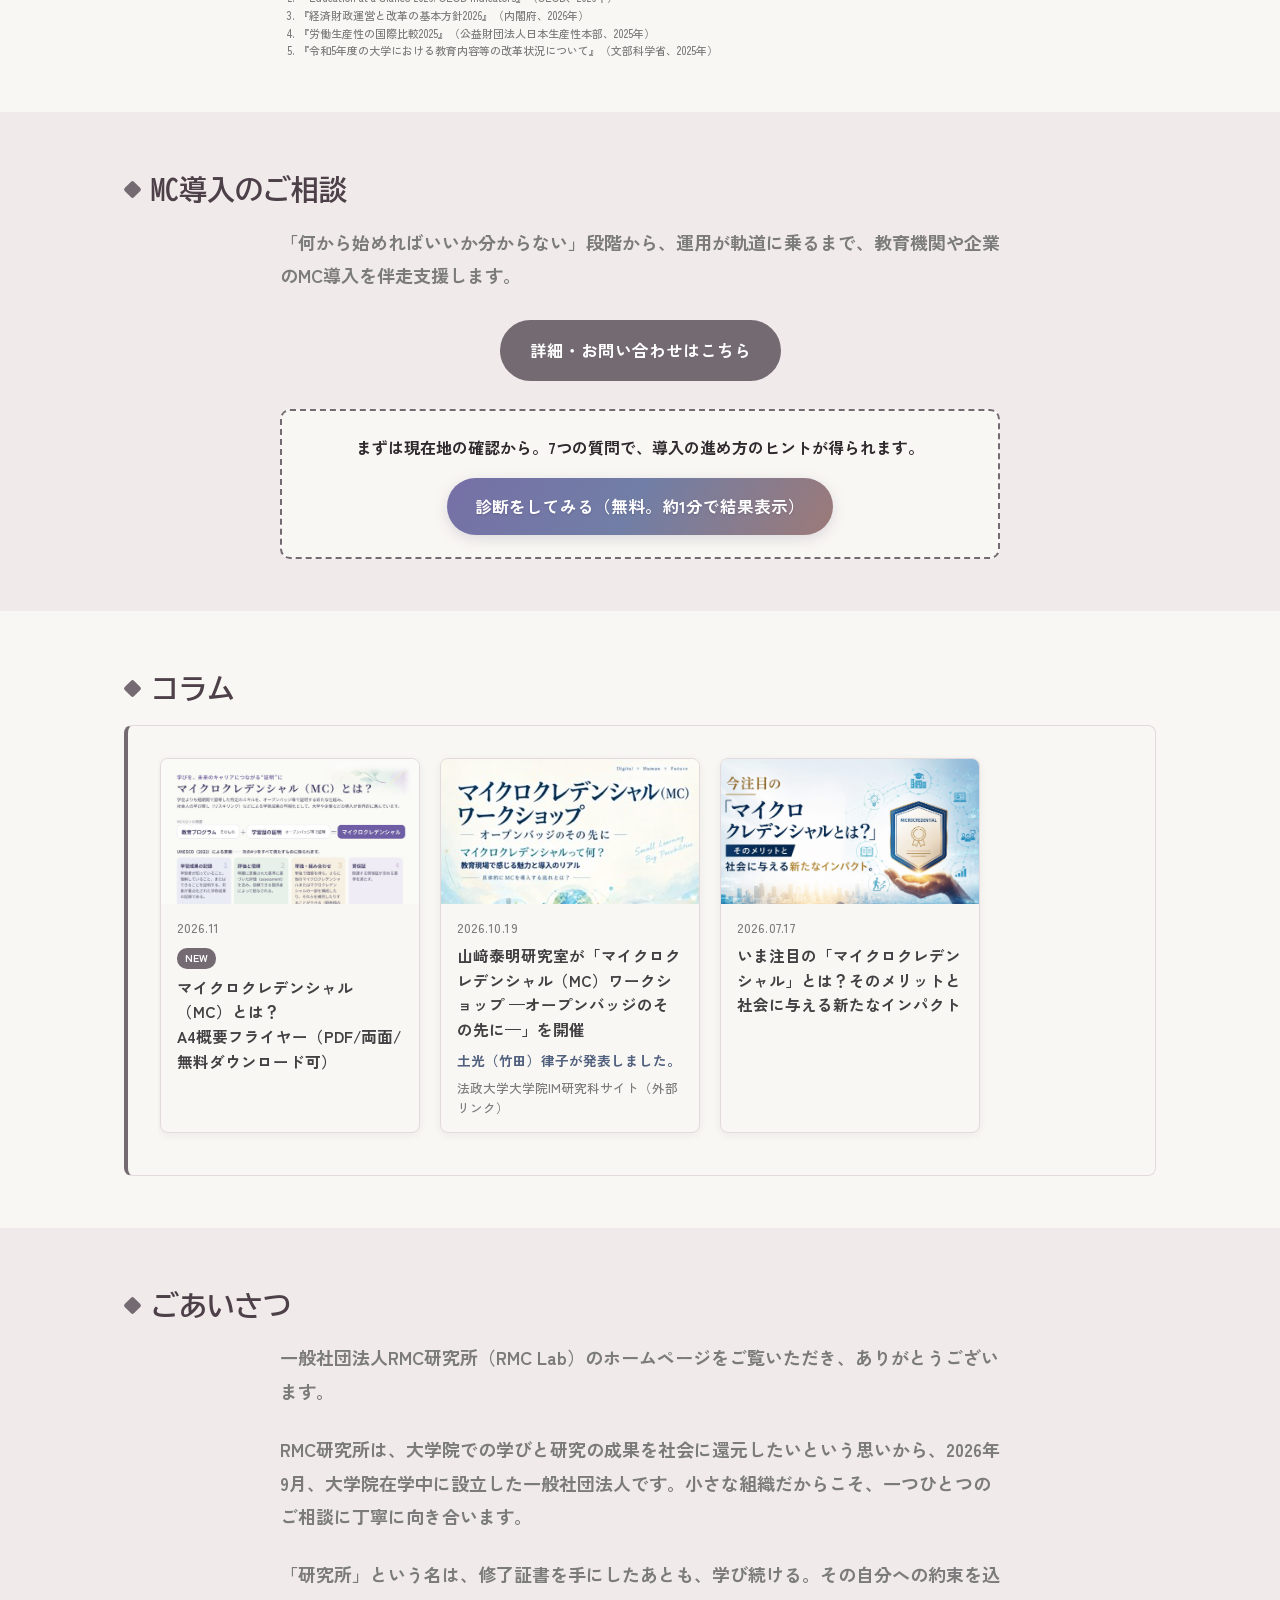
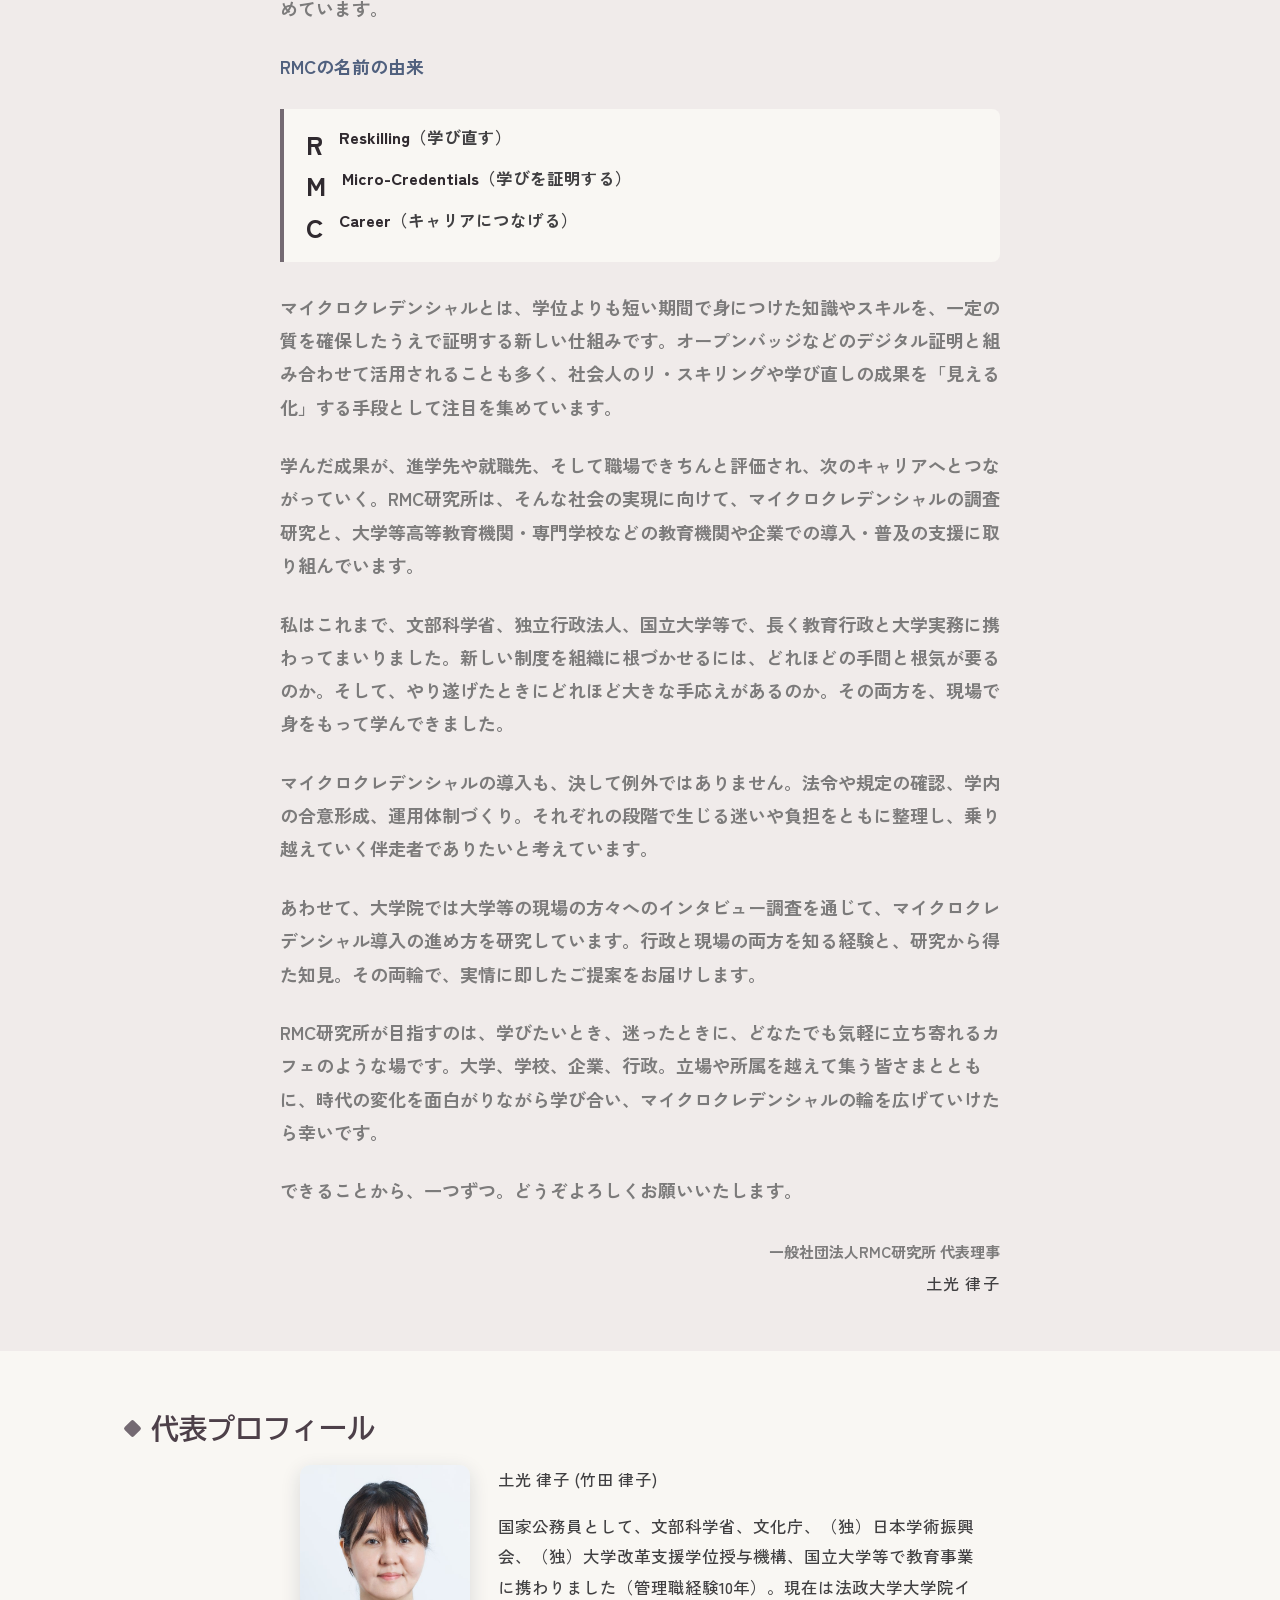
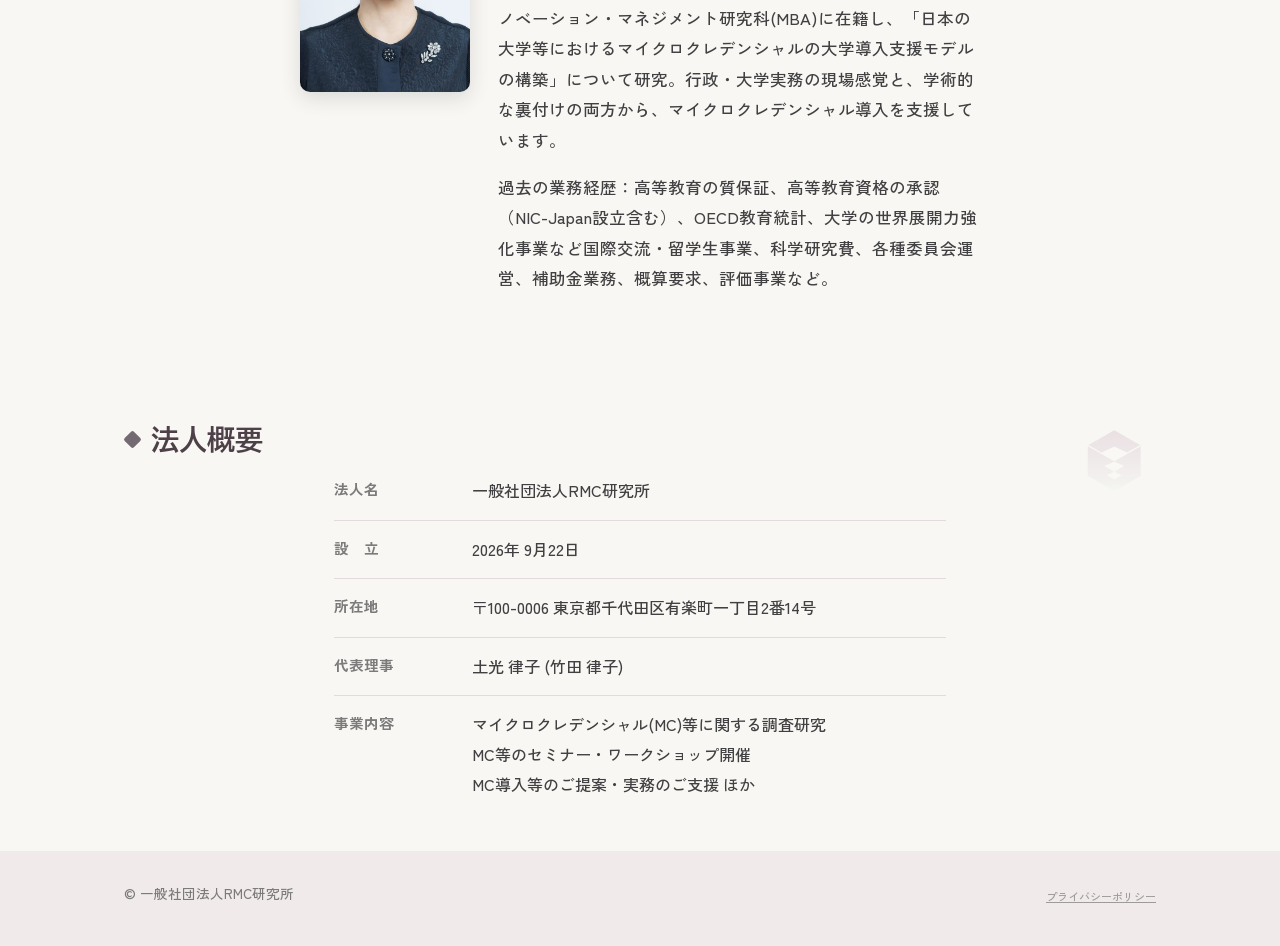
==== commit c5f86302: "コラムにA4概要フライヤー(PDF)を追加 - マイクロクレデンシャル(MC)とは?の両面フライヤーを無料ダウンロード資料として掲載 - コラム一覧の先頭(最新)にNEWバッジ付きで表示 - llms" ====
--- a/index.html
+++ b/index.html
@@ -203,6 +203,12 @@
       <div class="column-box">
         <ul class="column-list">
           <li>
+            <a href="/mc-flyer-202611.pdf" target="_blank" rel="noopener">
+              <span class="column-thumb" style="background-image:url('/column-thumb-03.jpg');" aria-hidden="true"></span>
+              <span class="column-date">2026.11</span><span class="column-title"><span class="new-badge">NEW</span><br>マイクロクレデンシャル（MC）とは？<br>A4概要フライヤー（PDF/両面/無料ダウンロード可）</span>
+            </a>
+          </li>
+          <li>
             <a href="https://www.im.i.hosei.ac.jp/topics/2026/10/19/30754/">
               <span class="column-thumb column-thumb-top" style="background-image:url('/column-thumb-02.jpg');" aria-hidden="true"></span>
               <span class="column-date">2026.10.19</span><span class="column-title">山﨑泰明研究室が「マイクロクレデンシャル（MC）ワークショップ ―オープンバッジのその先に―」を開催<span class="column-note">土光（竹田）律子が発表しました。</span><span class="column-ext">法政大学大学院IM研究科サイト（外部リンク）</span></span>
--- a/style.css
+++ b/style.css
@@ -452,6 +452,7 @@
 .column-date + .column-title { padding-top: 4px; }
 .column-note { display: block; margin-top: 8px; font-size: 13.5px; font-weight: 600; color: #50607E; }
 .column-ext { display: block; margin-top: 6px; font-size: 12.5px; font-weight: 500; color: var(--ink-soft); }
+.new-badge { display: inline-block; font-size: 10.5px; font-weight: 700; color: #fff; background: var(--teal); padding: 2px 8px; border-radius: 10px; margin-bottom: 6px; }
 .refs-list { list-style: none; margin: 0; padding: 0; display: flex; flex-direction: column; gap: 10px; }
 .refs-list a {
   display: inline-flex; align-items: center; gap: 8px; color: var(--navy); font-size: 16.5px; font-weight: 700;
